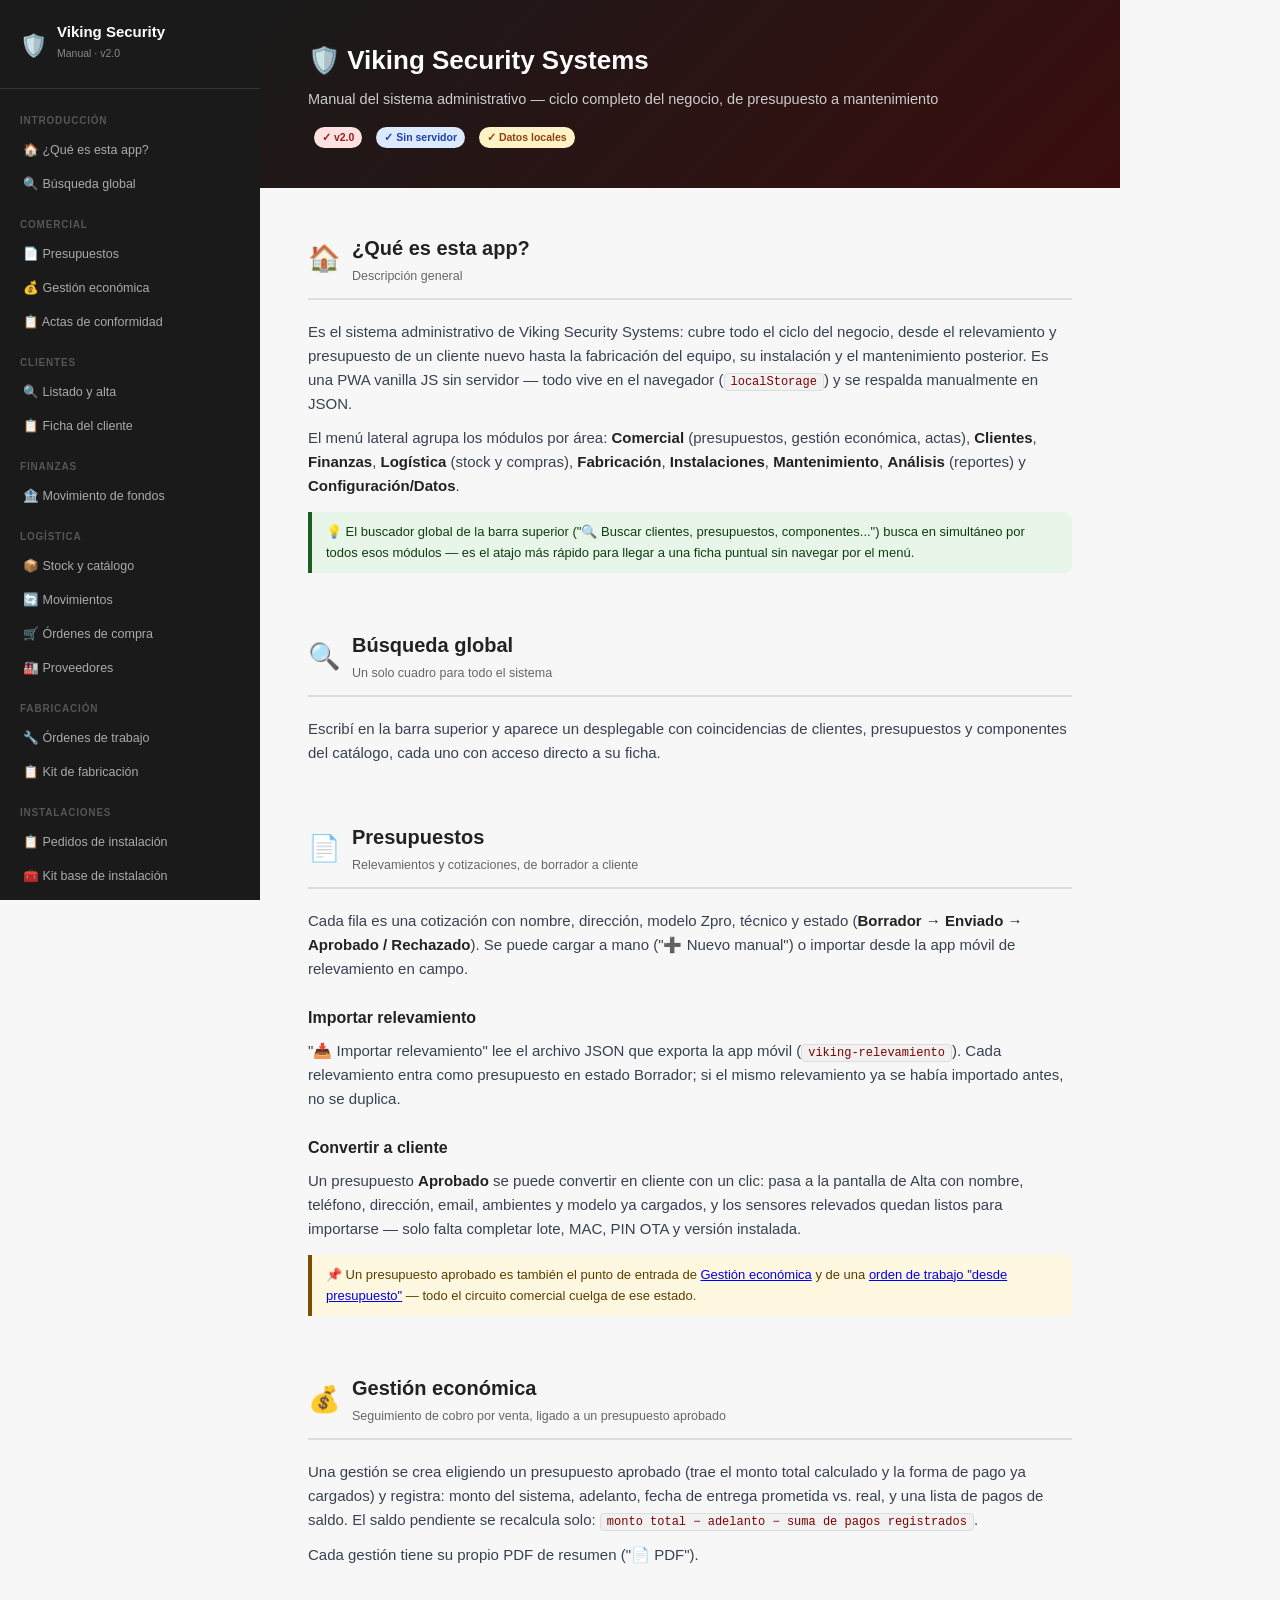
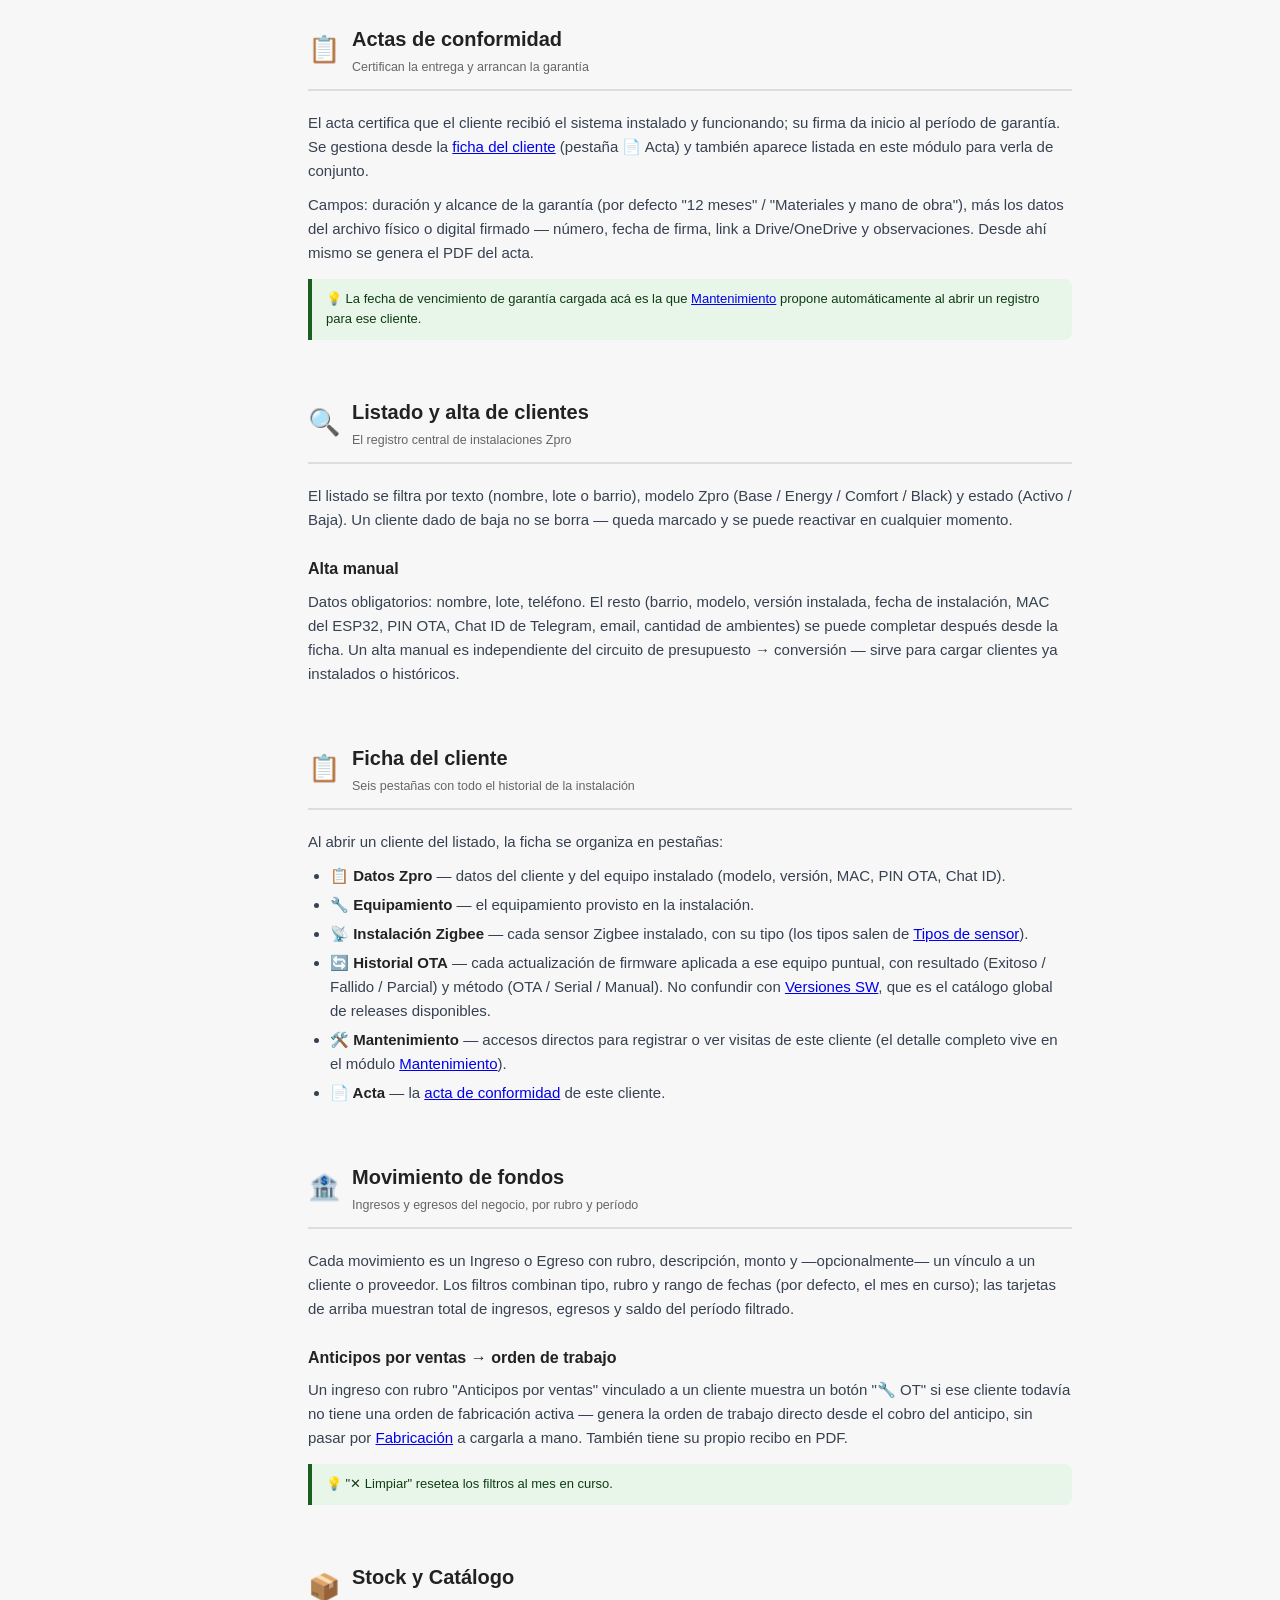
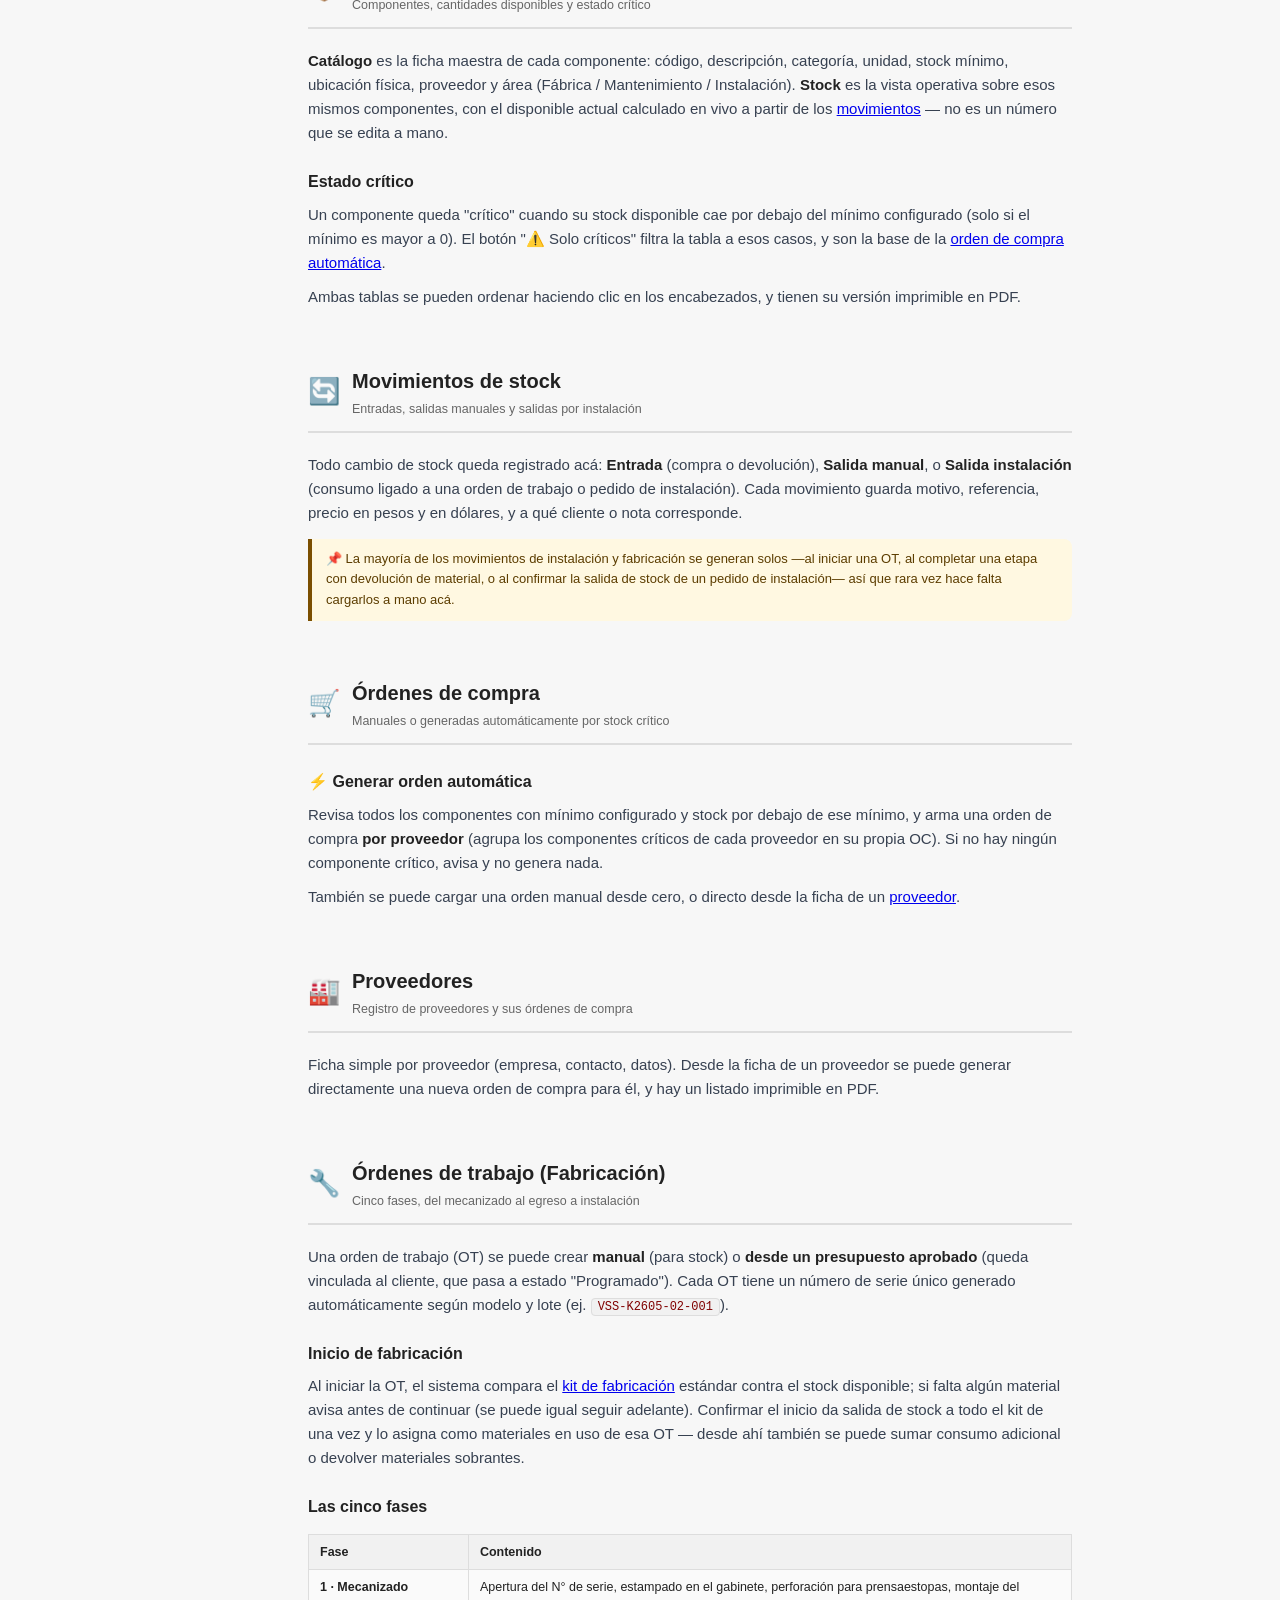
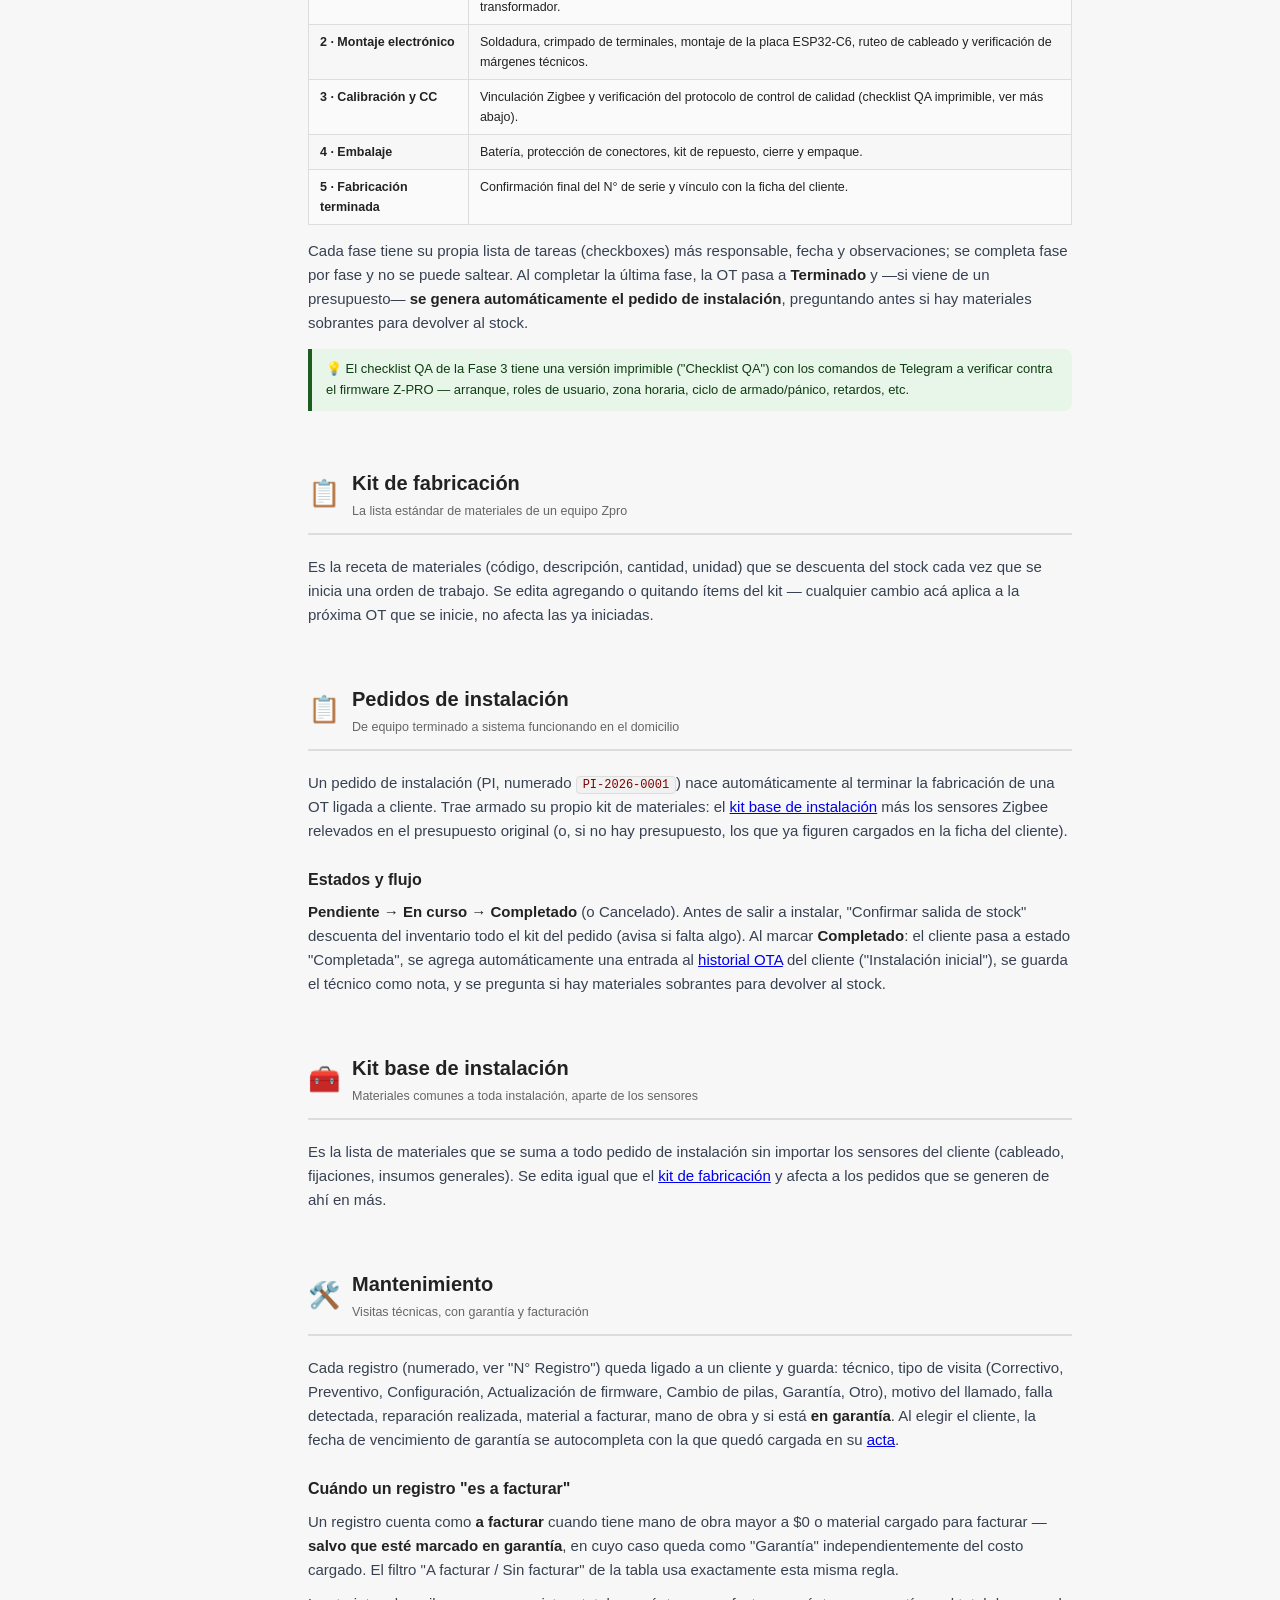
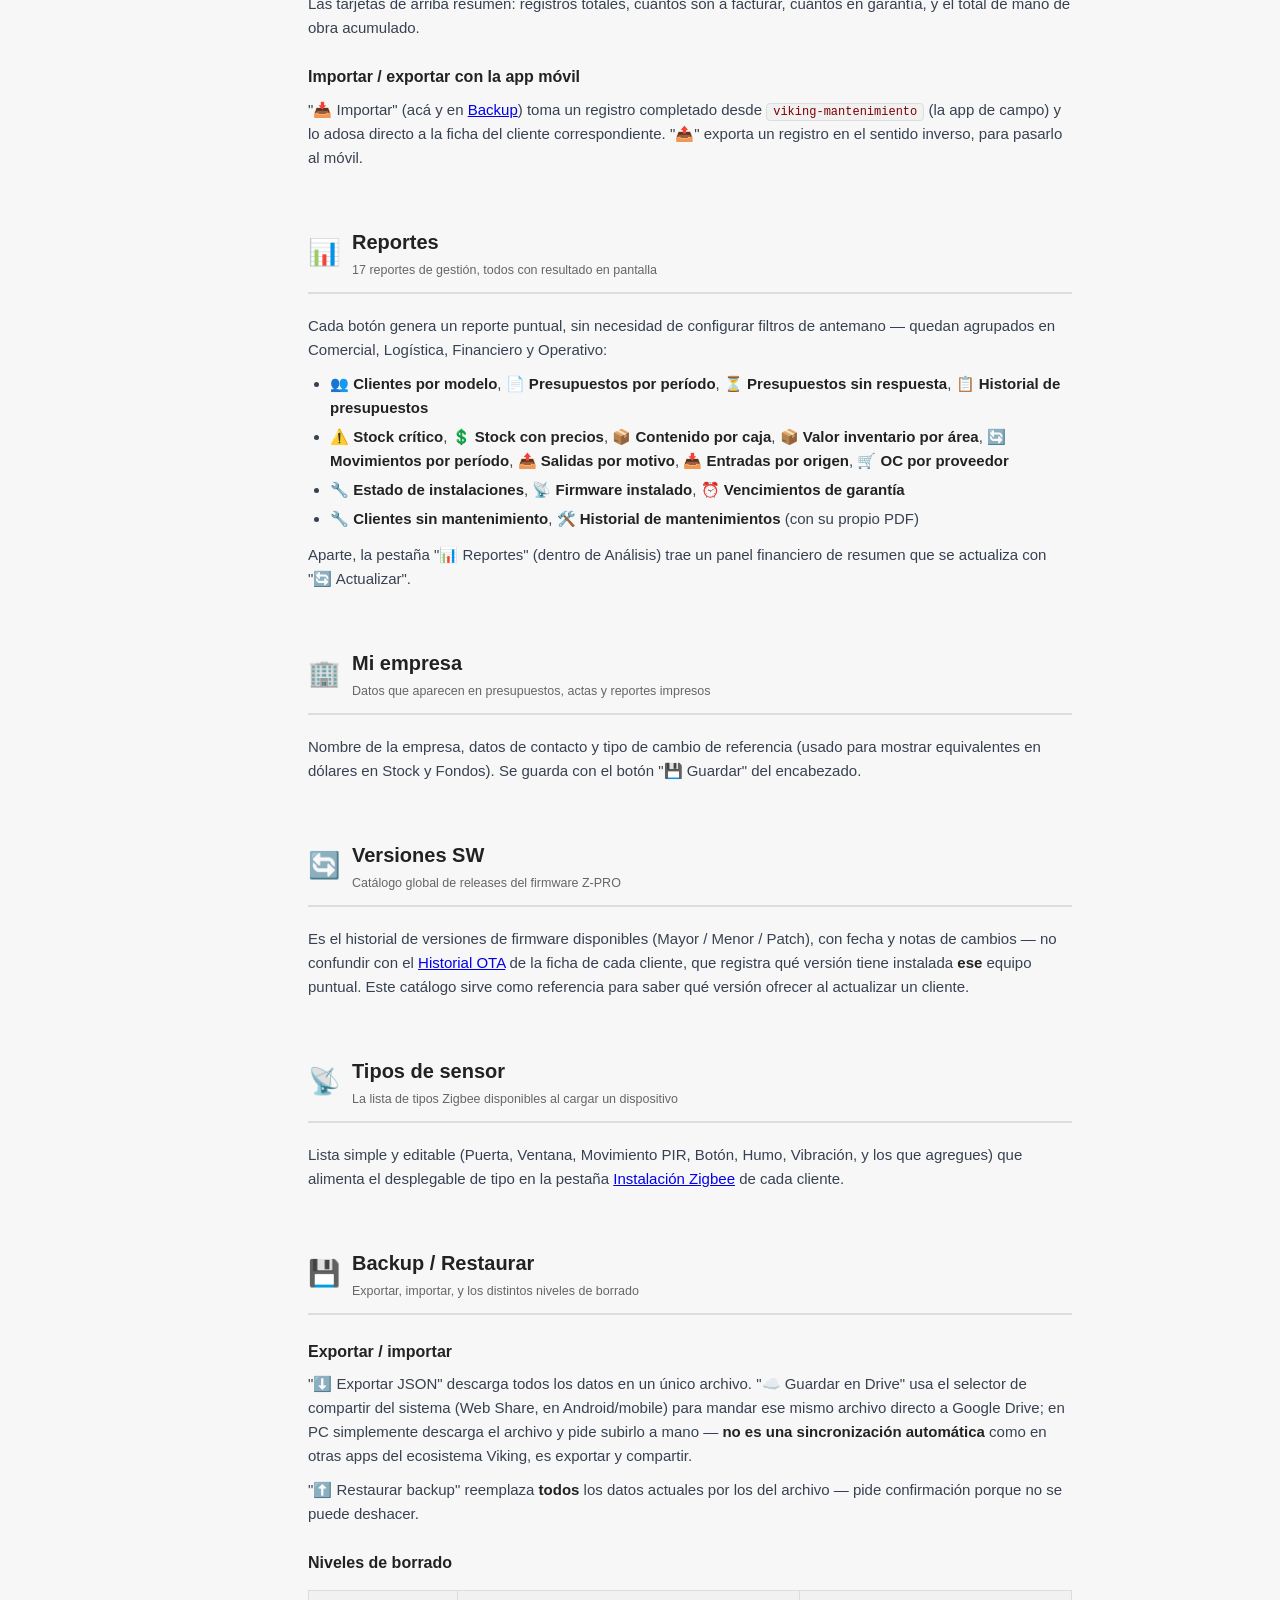
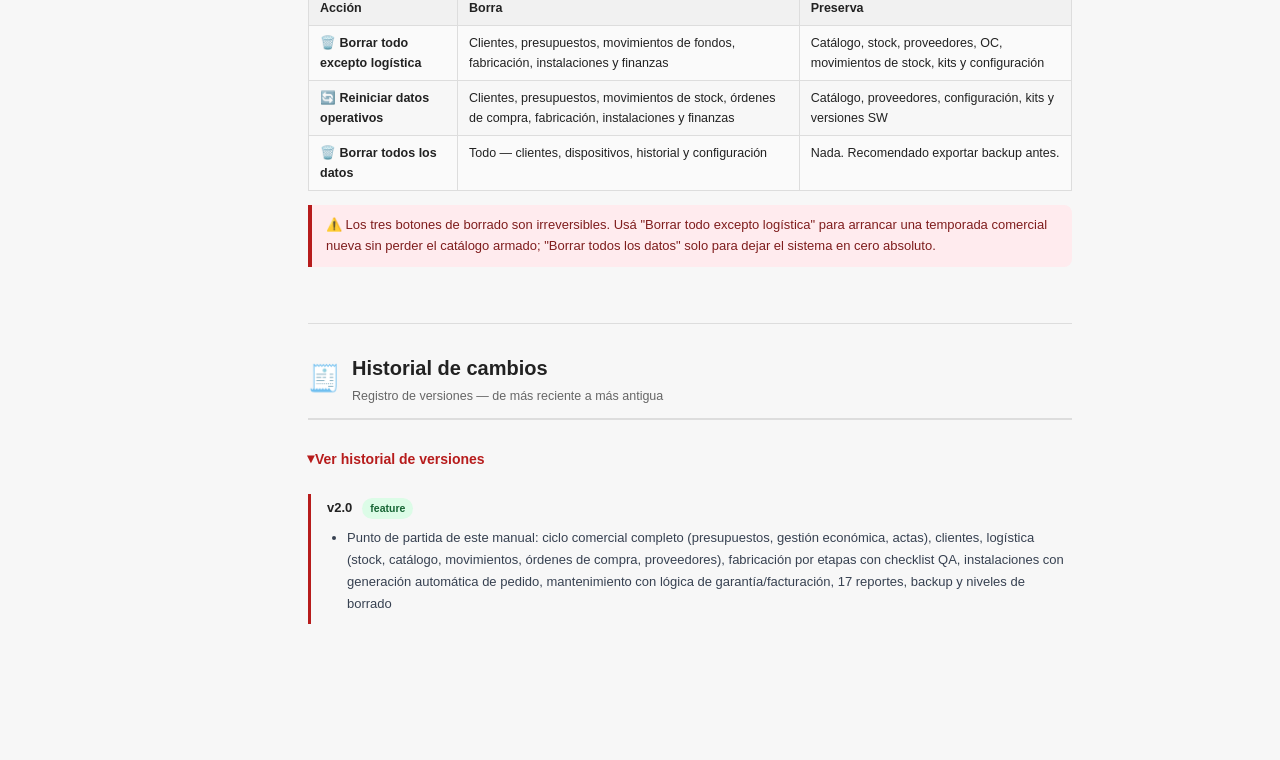
==== instructivo.html @ fe84563c "Agregar instructivo.html (manual de usuario v2.0)" ====
<!DOCTYPE html>
<html lang="es">
<head>
<meta charset="UTF-8">
<meta name="viewport" content="width=device-width, initial-scale=1.0">
<title>Viking Security Systems · Manual de Usuario</title>
<style>
  :root {
    --brand: #B71C1C;
    --brand-dk: #7F0000;
    --brand-light: #FDECEA;
    --green: #1B5E20;
    --green-light: #E8F5E9;
    --amber: #7B4F00;
    --amber-light: #FFF8E1;
    --red: #B71C1C;
    --red-light: #FFEBEE;
    --blue: #0D47A1;
    --blue-light: #E3F2FD;
    --purple: #4A148C;
    --purple-light: #F3E5F5;
    --text: #222;
    --muted: #666;
    --border: #DDD;
    --bg: #F7F7F7;
    --card: #ffffff;
    --sidebar-w: 260px;
  }
  * { box-sizing: border-box; margin: 0; padding: 0; }
  body { font-family: 'Segoe UI', -apple-system, BlinkMacSystemFont, sans-serif; background: var(--bg); color: var(--text); font-size: 15px; line-height: 1.6; }

  /* Layout */
  .layout { display: flex; min-height: 100vh; }
  .sidebar {
    width: var(--sidebar-w);
    background: #1a1a1a;
    color: #ccc;
    position: fixed;
    top: 0; left: 0; bottom: 0;
    overflow-y: auto;
    padding: 0 0 32px 0;
    z-index: 100;
  }
  .sidebar-logo { padding: 20px 20px 16px; border-bottom: 1px solid #333; margin-bottom: 8px; display: flex; align-items: center; gap: 10px; }
  .sidebar-logo .ico { font-size: 22px; }
  .sidebar-logo h1 { font-size: 15px; font-weight: 700; color: white; }
  .sidebar-logo p { font-size: 10.5px; color: #888; margin-top: 1px; }
  .sidebar a {
    display: flex; align-items: center; gap: 8px;
    padding: 7px 20px;
    color: #aaa;
    text-decoration: none;
    font-size: 12.5px;
    border-left: 3px solid transparent;
    transition: all .15s;
  }
  .sidebar a:hover { color: white; background: #111; border-left-color: var(--brand); }
  .sidebar .section-label {
    font-size: 10px; font-weight: 700; text-transform: uppercase; letter-spacing: .8px;
    color: #555; padding: 16px 20px 4px;
  }
  .content { margin-left: var(--sidebar-w); flex: 1; max-width: 860px; padding: 40px 48px 80px; }

  .section { margin-bottom: 56px; scroll-margin-top: 24px; }
  .section-header { display: flex; align-items: center; gap: 12px; border-bottom: 2px solid var(--border); padding-bottom: 12px; margin-bottom: 20px; }
  .section-icon { font-size: 26px; }
  .section-title { font-size: 20px; font-weight: 700; color: var(--text); }
  .section-subtitle { font-size: 12.5px; color: var(--muted); margin-top: 2px; }

  h2 { font-size: 16px; font-weight: 700; margin: 24px 0 8px; color: var(--text); }
  h3 { font-size: 14px; font-weight: 600; margin: 16px 0 6px; color: var(--text); }
  p { margin-bottom: 10px; color: #374151; }
  ul, ol { padding-left: 22px; margin-bottom: 12px; }
  li { margin-bottom: 5px; color: #374151; }
  b { color: var(--text); }

  .note { background: var(--amber-light); border-left: 4px solid var(--amber); border-radius: 0 8px 8px 0; padding: 10px 14px; margin: 14px 0; font-size: 13px; color: #5c3d00; }
  .tip { background: var(--green-light); border-left: 4px solid var(--green); border-radius: 0 8px 8px 0; padding: 10px 14px; margin: 14px 0; font-size: 13px; color: #0f3d13; }
  .warning { background: var(--red-light); border-left: 4px solid var(--red); border-radius: 0 8px 8px 0; padding: 10px 14px; margin: 14px 0; font-size: 13px; color: #7f1d1d; }
  .info { background: var(--blue-light); border-left: 4px solid var(--blue); border-radius: 0 8px 8px 0; padding: 10px 14px; margin: 14px 0; font-size: 13px; color: #0c2f5e; }

  table { width: 100%; border-collapse: collapse; margin: 14px 0; font-size: 12.5px; }
  th { background: #f1f1f1; padding: 7px 11px; text-align: left; font-weight: 700; border: 1px solid var(--border); }
  td { padding: 7px 11px; border: 1px solid var(--border); vertical-align: top; }
  tr:nth-child(even) { background: #fafafa; }

  .badge { display: inline-flex; align-items: center; gap: 4px; font-size: 10.5px; font-weight: 700; padding: 2px 8px; border-radius: 20px; white-space: nowrap; margin-left: 6px; }
  .badge-green { background: #dcfce7; color: #166534; }
  .badge-blue  { background: #dbeafe; color: #1e40af; }
  .badge-amber { background: #fef3c7; color: #92400e; }
  .badge-red   { background: #fee2e2; color: #991b1b; }
  .badge-purple{ background: #f3e8ff; color: #6b21a8; }

  code { background: #f1f1f1; border: 1px solid var(--border); border-radius: 4px; padding: 1px 6px; font-family: 'Courier New', monospace; font-size: 12px; color: var(--brand-dk); }

  .card { background: var(--card); border: 1px solid var(--border); border-radius: 10px; padding: 14px 18px; margin-bottom: 14px; }
  .card-title { font-weight: 700; font-size: 13.5px; margin-bottom: 6px; }
  .card-body { font-size: 13px; color: #4b5563; }

  hr.div { border: none; border-top: 1px solid var(--border); margin: 28px 0; }

  .hero { background: linear-gradient(135deg, #1a1a1a 0%, #3a0d0d 100%); color: white; padding: 40px 48px; margin: -40px -48px 44px; }
  .hero h1 { font-size: 26px; font-weight: 800; }
  .hero p { color: #ccc; margin-top: 6px; font-size: 14.5px; }
  .hero-badges { display: flex; gap: 8px; margin-top: 16px; flex-wrap: wrap; }

  /* Changelog */
  .changelog-details { margin-top: 4px; }
  .changelog-summary { cursor: pointer; font-size: 14px; font-weight: 600; color: var(--brand); padding: 8px 0; list-style: none; user-select: none; }
  .changelog-summary::-webkit-details-marker { display: none; }
  .changelog-summary::before { content: "▸ "; display: inline-block; transition: transform .15s; }
  .changelog-details[open] .changelog-summary::before { transform: rotate(90deg); }
  .changelog-entry { border-left: 3px solid var(--brand); padding: 4px 0 4px 16px; margin: 16px 0 20px; }
  .changelog-version { display: flex; align-items: center; gap: 10px; margin-bottom: 8px; flex-wrap: wrap; }
  .v-num { font-weight: 700; font-size: 13px; color: var(--text); }
  .changelog-tag { display: inline-block; font-size: 10.5px; font-weight: 700; padding: 2px 8px; border-radius: 999px; }
  .tag-feature { background: #dcfce7; color: #166534; }
  .tag-fix { background: #fef3c7; color: #92400e; }
  .changelog-list { margin: 0; padding-left: 20px; font-size: 13px; color: #4b5563; line-height: 1.7; }

  @media (max-width: 900px) {
    .sidebar { display: none; }
    .content { margin-left: 0; padding: 24px 20px 60px; }
    .hero { margin: -24px -20px 32px; padding: 28px 20px; }
  }
</style>
</head>
<body>

<div class="layout">
<nav class="sidebar">
  <div class="sidebar-logo"><span class="ico">🛡️</span><div><h1>Viking Security</h1><p>Manual · v2.0</p></div></div>

  <div class="section-label">Introducción</div>
  <a href="#intro">🏠 ¿Qué es esta app?</a>
  <a href="#busqueda">🔍 Búsqueda global</a>

  <div class="section-label">Comercial</div>
  <a href="#presupuestos">📄 Presupuestos</a>
  <a href="#gestion">💰 Gestión económica</a>
  <a href="#actas">📋 Actas de conformidad</a>

  <div class="section-label">Clientes</div>
  <a href="#clientes">🔍 Listado y alta</a>
  <a href="#ficha">📋 Ficha del cliente</a>

  <div class="section-label">Finanzas</div>
  <a href="#fondos">🏦 Movimiento de fondos</a>

  <div class="section-label">Logística</div>
  <a href="#stock">📦 Stock y catálogo</a>
  <a href="#movimientos">🔄 Movimientos</a>
  <a href="#ordenes">🛒 Órdenes de compra</a>
  <a href="#proveedores">🏭 Proveedores</a>

  <div class="section-label">Fabricación</div>
  <a href="#fabricacion">🔧 Órdenes de trabajo</a>
  <a href="#kit">📋 Kit de fabricación</a>

  <div class="section-label">Instalaciones</div>
  <a href="#instalaciones">📋 Pedidos de instalación</a>
  <a href="#kitinst">🧰 Kit base de instalación</a>

  <div class="section-label">Mantenimiento</div>
  <a href="#mantenimientos">🛠️ Registros</a>

  <div class="section-label">Análisis</div>
  <a href="#reportes">📊 Reportes</a>

  <div class="section-label">Configuración y datos</div>
  <a href="#config">🏢 Mi empresa</a>
  <a href="#versiones">🔄 Versiones SW</a>
  <a href="#tipos">📡 Tipos de sensor</a>
  <a href="#backup">💾 Backup / Restaurar</a>
  <a href="#changelog">🧾 Historial de cambios</a>
</nav>

<main class="content">

  <div class="hero">
    <h1>🛡️ Viking Security Systems</h1>
    <p>Manual del sistema administrativo — ciclo completo del negocio, de presupuesto a mantenimiento</p>
    <div class="hero-badges">
      <span class="badge badge-red">✓ v2.0</span>
      <span class="badge badge-blue">✓ Sin servidor</span>
      <span class="badge badge-amber">✓ Datos locales</span>
    </div>
  </div>

  <!-- INTRO -->
  <section class="section" id="intro">
    <div class="section-header">
      <span class="section-icon">🏠</span>
      <div><div class="section-title">¿Qué es esta app?</div><div class="section-subtitle">Descripción general</div></div>
    </div>
    <p>Es el sistema administrativo de Viking Security Systems: cubre todo el ciclo del negocio, desde el relevamiento y presupuesto de un cliente nuevo hasta la fabricación del equipo, su instalación y el mantenimiento posterior. Es una PWA vanilla JS sin servidor — todo vive en el navegador (<code>localStorage</code>) y se respalda manualmente en JSON.</p>
    <p>El menú lateral agrupa los módulos por área: <b>Comercial</b> (presupuestos, gestión económica, actas), <b>Clientes</b>, <b>Finanzas</b>, <b>Logística</b> (stock y compras), <b>Fabricación</b>, <b>Instalaciones</b>, <b>Mantenimiento</b>, <b>Análisis</b> (reportes) y <b>Configuración/Datos</b>.</p>
    <div class="tip">💡 El buscador global de la barra superior ("🔍 Buscar clientes, presupuestos, componentes...") busca en simultáneo por todos esos módulos — es el atajo más rápido para llegar a una ficha puntual sin navegar por el menú.</div>
  </section>

  <!-- BUSQUEDA -->
  <section class="section" id="busqueda">
    <div class="section-header">
      <span class="section-icon">🔍</span>
      <div><div class="section-title">Búsqueda global</div><div class="section-subtitle">Un solo cuadro para todo el sistema</div></div>
    </div>
    <p>Escribí en la barra superior y aparece un desplegable con coincidencias de clientes, presupuestos y componentes del catálogo, cada uno con acceso directo a su ficha.</p>
  </section>

  <!-- PRESUPUESTOS -->
  <section class="section" id="presupuestos">
    <div class="section-header">
      <span class="section-icon">📄</span>
      <div><div class="section-title">Presupuestos</div><div class="section-subtitle">Relevamientos y cotizaciones, de borrador a cliente</div></div>
    </div>
    <p>Cada fila es una cotización con nombre, dirección, modelo Zpro, técnico y estado (<b>Borrador → Enviado → Aprobado / Rechazado</b>). Se puede cargar a mano ("➕ Nuevo manual") o importar desde la app móvil de relevamiento en campo.</p>

    <h2>Importar relevamiento</h2>
    <p>"📥 Importar relevamiento" lee el archivo JSON que exporta la app móvil (<code>viking-relevamiento</code>). Cada relevamiento entra como presupuesto en estado Borrador; si el mismo relevamiento ya se había importado antes, no se duplica.</p>

    <h2>Convertir a cliente</h2>
    <p>Un presupuesto <b>Aprobado</b> se puede convertir en cliente con un clic: pasa a la pantalla de Alta con nombre, teléfono, dirección, email, ambientes y modelo ya cargados, y los sensores relevados quedan listos para importarse — solo falta completar lote, MAC, PIN OTA y versión instalada.</p>
    <div class="note">📌 Un presupuesto aprobado es también el punto de entrada de <a href="#gestion">Gestión económica</a> y de una <a href="#fabricacion">orden de trabajo "desde presupuesto"</a> — todo el circuito comercial cuelga de ese estado.</div>
  </section>

  <!-- GESTION ECONOMICA -->
  <section class="section" id="gestion">
    <div class="section-header">
      <span class="section-icon">💰</span>
      <div><div class="section-title">Gestión económica</div><div class="section-subtitle">Seguimiento de cobro por venta, ligado a un presupuesto aprobado</div></div>
    </div>
    <p>Una gestión se crea eligiendo un presupuesto aprobado (trae el monto total calculado y la forma de pago ya cargados) y registra: monto del sistema, adelanto, fecha de entrega prometida vs. real, y una lista de pagos de saldo. El saldo pendiente se recalcula solo: <code>monto total − adelanto − suma de pagos registrados</code>.</p>
    <p>Cada gestión tiene su propio PDF de resumen ("📄 PDF").</p>
  </section>

  <!-- ACTAS -->
  <section class="section" id="actas">
    <div class="section-header">
      <span class="section-icon">📋</span>
      <div><div class="section-title">Actas de conformidad</div><div class="section-subtitle">Certifican la entrega y arrancan la garantía</div></div>
    </div>
    <p>El acta certifica que el cliente recibió el sistema instalado y funcionando; su firma da inicio al período de garantía. Se gestiona desde la <a href="#ficha">ficha del cliente</a> (pestaña 📄 Acta) y también aparece listada en este módulo para verla de conjunto.</p>
    <p>Campos: duración y alcance de la garantía (por defecto "12 meses" / "Materiales y mano de obra"), más los datos del archivo físico o digital firmado — número, fecha de firma, link a Drive/OneDrive y observaciones. Desde ahí mismo se genera el PDF del acta.</p>
    <div class="tip">💡 La fecha de vencimiento de garantía cargada acá es la que <a href="#mantenimientos">Mantenimiento</a> propone automáticamente al abrir un registro para ese cliente.</div>
  </section>

  <!-- CLIENTES -->
  <section class="section" id="clientes">
    <div class="section-header">
      <span class="section-icon">🔍</span>
      <div><div class="section-title">Listado y alta de clientes</div><div class="section-subtitle">El registro central de instalaciones Zpro</div></div>
    </div>
    <p>El listado se filtra por texto (nombre, lote o barrio), modelo Zpro (Base / Energy / Comfort / Black) y estado (Activo / Baja). Un cliente dado de baja no se borra — queda marcado y se puede reactivar en cualquier momento.</p>
    <h2>Alta manual</h2>
    <p>Datos obligatorios: nombre, lote, teléfono. El resto (barrio, modelo, versión instalada, fecha de instalación, MAC del ESP32, PIN OTA, Chat ID de Telegram, email, cantidad de ambientes) se puede completar después desde la ficha. Un alta manual es independiente del circuito de presupuesto → conversión — sirve para cargar clientes ya instalados o históricos.</p>
  </section>

  <!-- FICHA CLIENTE -->
  <section class="section" id="ficha">
    <div class="section-header">
      <span class="section-icon">📋</span>
      <div><div class="section-title">Ficha del cliente</div><div class="section-subtitle">Seis pestañas con todo el historial de la instalación</div></div>
    </div>
    <p>Al abrir un cliente del listado, la ficha se organiza en pestañas:</p>
    <ul>
      <li><b>📋 Datos Zpro</b> — datos del cliente y del equipo instalado (modelo, versión, MAC, PIN OTA, Chat ID).</li>
      <li><b>🔧 Equipamiento</b> — el equipamiento provisto en la instalación.</li>
      <li><b>📡 Instalación Zigbee</b> — cada sensor Zigbee instalado, con su tipo (los tipos salen de <a href="#tipos">Tipos de sensor</a>).</li>
      <li><b>🔄 Historial OTA</b> — cada actualización de firmware aplicada a ese equipo puntual, con resultado (Exitoso / Fallido / Parcial) y método (OTA / Serial / Manual). No confundir con <a href="#versiones">Versiones SW</a>, que es el catálogo global de releases disponibles.</li>
      <li><b>🛠️ Mantenimiento</b> — accesos directos para registrar o ver visitas de este cliente (el detalle completo vive en el módulo <a href="#mantenimientos">Mantenimiento</a>).</li>
      <li><b>📄 Acta</b> — la <a href="#actas">acta de conformidad</a> de este cliente.</li>
    </ul>
  </section>

  <!-- FONDOS -->
  <section class="section" id="fondos">
    <div class="section-header">
      <span class="section-icon">🏦</span>
      <div><div class="section-title">Movimiento de fondos</div><div class="section-subtitle">Ingresos y egresos del negocio, por rubro y período</div></div>
    </div>
    <p>Cada movimiento es un Ingreso o Egreso con rubro, descripción, monto y —opcionalmente— un vínculo a un cliente o proveedor. Los filtros combinan tipo, rubro y rango de fechas (por defecto, el mes en curso); las tarjetas de arriba muestran total de ingresos, egresos y saldo del período filtrado.</p>
    <h2>Anticipos por ventas → orden de trabajo</h2>
    <p>Un ingreso con rubro "Anticipos por ventas" vinculado a un cliente muestra un botón "🔧 OT" si ese cliente todavía no tiene una orden de fabricación activa — genera la orden de trabajo directo desde el cobro del anticipo, sin pasar por <a href="#fabricacion">Fabricación</a> a cargarla a mano. También tiene su propio recibo en PDF.</p>
    <div class="tip">💡 "✕ Limpiar" resetea los filtros al mes en curso.</div>
  </section>

  <!-- STOCK Y CATALOGO -->
  <section class="section" id="stock">
    <div class="section-header">
      <span class="section-icon">📦</span>
      <div><div class="section-title">Stock y Catálogo</div><div class="section-subtitle">Componentes, cantidades disponibles y estado crítico</div></div>
    </div>
    <p><b>Catálogo</b> es la ficha maestra de cada componente: código, descripción, categoría, unidad, stock mínimo, ubicación física, proveedor y área (Fábrica / Mantenimiento / Instalación). <b>Stock</b> es la vista operativa sobre esos mismos componentes, con el disponible actual calculado en vivo a partir de los <a href="#movimientos">movimientos</a> — no es un número que se edita a mano.</p>
    <h2>Estado crítico</h2>
    <p>Un componente queda "crítico" cuando su stock disponible cae por debajo del mínimo configurado (solo si el mínimo es mayor a 0). El botón "⚠️ Solo críticos" filtra la tabla a esos casos, y son la base de la <a href="#ordenes">orden de compra automática</a>.</p>
    <p>Ambas tablas se pueden ordenar haciendo clic en los encabezados, y tienen su versión imprimible en PDF.</p>
  </section>

  <!-- MOVIMIENTOS -->
  <section class="section" id="movimientos">
    <div class="section-header">
      <span class="section-icon">🔄</span>
      <div><div class="section-title">Movimientos de stock</div><div class="section-subtitle">Entradas, salidas manuales y salidas por instalación</div></div>
    </div>
    <p>Todo cambio de stock queda registrado acá: <b>Entrada</b> (compra o devolución), <b>Salida manual</b>, o <b>Salida instalación</b> (consumo ligado a una orden de trabajo o pedido de instalación). Cada movimiento guarda motivo, referencia, precio en pesos y en dólares, y a qué cliente o nota corresponde.</p>
    <div class="note">📌 La mayoría de los movimientos de instalación y fabricación se generan solos —al iniciar una OT, al completar una etapa con devolución de material, o al confirmar la salida de stock de un pedido de instalación— así que rara vez hace falta cargarlos a mano acá.</div>
  </section>

  <!-- ORDENES -->
  <section class="section" id="ordenes">
    <div class="section-header">
      <span class="section-icon">🛒</span>
      <div><div class="section-title">Órdenes de compra</div><div class="section-subtitle">Manuales o generadas automáticamente por stock crítico</div></div>
    </div>
    <h2>⚡ Generar orden automática</h2>
    <p>Revisa todos los componentes con mínimo configurado y stock por debajo de ese mínimo, y arma una orden de compra <b>por proveedor</b> (agrupa los componentes críticos de cada proveedor en su propia OC). Si no hay ningún componente crítico, avisa y no genera nada.</p>
    <p>También se puede cargar una orden manual desde cero, o directo desde la ficha de un <a href="#proveedores">proveedor</a>.</p>
  </section>

  <!-- PROVEEDORES -->
  <section class="section" id="proveedores">
    <div class="section-header">
      <span class="section-icon">🏭</span>
      <div><div class="section-title">Proveedores</div><div class="section-subtitle">Registro de proveedores y sus órdenes de compra</div></div>
    </div>
    <p>Ficha simple por proveedor (empresa, contacto, datos). Desde la ficha de un proveedor se puede generar directamente una nueva orden de compra para él, y hay un listado imprimible en PDF.</p>
  </section>

  <!-- FABRICACION -->
  <section class="section" id="fabricacion">
    <div class="section-header">
      <span class="section-icon">🔧</span>
      <div><div class="section-title">Órdenes de trabajo (Fabricación)</div><div class="section-subtitle">Cinco fases, del mecanizado al egreso a instalación</div></div>
    </div>
    <p>Una orden de trabajo (OT) se puede crear <b>manual</b> (para stock) o <b>desde un presupuesto aprobado</b> (queda vinculada al cliente, que pasa a estado "Programado"). Cada OT tiene un número de serie único generado automáticamente según modelo y lote (ej. <code>VSS-K2605-02-001</code>).</p>

    <h2>Inicio de fabricación</h2>
    <p>Al iniciar la OT, el sistema compara el <a href="#kit">kit de fabricación</a> estándar contra el stock disponible; si falta algún material avisa antes de continuar (se puede igual seguir adelante). Confirmar el inicio da salida de stock a todo el kit de una vez y lo asigna como materiales en uso de esa OT — desde ahí también se puede sumar consumo adicional o devolver materiales sobrantes.</p>

    <h2>Las cinco fases</h2>
    <table>
      <tr><th>Fase</th><th>Contenido</th></tr>
      <tr><td><b>1 · Mecanizado</b></td><td>Apertura del N° de serie, estampado en el gabinete, perforación para prensaestopas, montaje del transformador.</td></tr>
      <tr><td><b>2 · Montaje electrónico</b></td><td>Soldadura, crimpado de terminales, montaje de la placa ESP32-C6, ruteo de cableado y verificación de márgenes técnicos.</td></tr>
      <tr><td><b>3 · Calibración y CC</b></td><td>Vinculación Zigbee y verificación del protocolo de control de calidad (checklist QA imprimible, ver más abajo).</td></tr>
      <tr><td><b>4 · Embalaje</b></td><td>Batería, protección de conectores, kit de repuesto, cierre y empaque.</td></tr>
      <tr><td><b>5 · Fabricación terminada</b></td><td>Confirmación final del N° de serie y vínculo con la ficha del cliente.</td></tr>
    </table>
    <p>Cada fase tiene su propia lista de tareas (checkboxes) más responsable, fecha y observaciones; se completa fase por fase y no se puede saltear. Al completar la última fase, la OT pasa a <b>Terminado</b> y —si viene de un presupuesto— <b>se genera automáticamente el pedido de instalación</b>, preguntando antes si hay materiales sobrantes para devolver al stock.</p>

    <div class="tip">💡 El checklist QA de la Fase 3 tiene una versión imprimible ("Checklist QA") con los comandos de Telegram a verificar contra el firmware Z-PRO — arranque, roles de usuario, zona horaria, ciclo de armado/pánico, retardos, etc.</div>
  </section>

  <!-- KIT FABRICACION -->
  <section class="section" id="kit">
    <div class="section-header">
      <span class="section-icon">📋</span>
      <div><div class="section-title">Kit de fabricación</div><div class="section-subtitle">La lista estándar de materiales de un equipo Zpro</div></div>
    </div>
    <p>Es la receta de materiales (código, descripción, cantidad, unidad) que se descuenta del stock cada vez que se inicia una orden de trabajo. Se edita agregando o quitando ítems del kit — cualquier cambio acá aplica a la próxima OT que se inicie, no afecta las ya iniciadas.</p>
  </section>

  <!-- INSTALACIONES -->
  <section class="section" id="instalaciones">
    <div class="section-header">
      <span class="section-icon">📋</span>
      <div><div class="section-title">Pedidos de instalación</div><div class="section-subtitle">De equipo terminado a sistema funcionando en el domicilio</div></div>
    </div>
    <p>Un pedido de instalación (PI, numerado <code>PI-2026-0001</code>) nace automáticamente al terminar la fabricación de una OT ligada a cliente. Trae armado su propio kit de materiales: el <a href="#kitinst">kit base de instalación</a> más los sensores Zigbee relevados en el presupuesto original (o, si no hay presupuesto, los que ya figuren cargados en la ficha del cliente).</p>
    <h2>Estados y flujo</h2>
    <p><b>Pendiente → En curso → Completado</b> (o Cancelado). Antes de salir a instalar, "Confirmar salida de stock" descuenta del inventario todo el kit del pedido (avisa si falta algo). Al marcar <b>Completado</b>: el cliente pasa a estado "Completada", se agrega automáticamente una entrada al <a href="#ficha">historial OTA</a> del cliente ("Instalación inicial"), se guarda el técnico como nota, y se pregunta si hay materiales sobrantes para devolver al stock.</p>
  </section>

  <!-- KIT BASE INSTALACION -->
  <section class="section" id="kitinst">
    <div class="section-header">
      <span class="section-icon">🧰</span>
      <div><div class="section-title">Kit base de instalación</div><div class="section-subtitle">Materiales comunes a toda instalación, aparte de los sensores</div></div>
    </div>
    <p>Es la lista de materiales que se suma a todo pedido de instalación sin importar los sensores del cliente (cableado, fijaciones, insumos generales). Se edita igual que el <a href="#kit">kit de fabricación</a> y afecta a los pedidos que se generen de ahí en más.</p>
  </section>

  <!-- MANTENIMIENTO -->
  <section class="section" id="mantenimientos">
    <div class="section-header">
      <span class="section-icon">🛠️</span>
      <div><div class="section-title">Mantenimiento</div><div class="section-subtitle">Visitas técnicas, con garantía y facturación</div></div>
    </div>
    <p>Cada registro (numerado, ver "N° Registro") queda ligado a un cliente y guarda: técnico, tipo de visita (Correctivo, Preventivo, Configuración, Actualización de firmware, Cambio de pilas, Garantía, Otro), motivo del llamado, falla detectada, reparación realizada, material a facturar, mano de obra y si está <b>en garantía</b>. Al elegir el cliente, la fecha de vencimiento de garantía se autocompleta con la que quedó cargada en su <a href="#actas">acta</a>.</p>

    <h2>Cuándo un registro "es a facturar"</h2>
    <p>Un registro cuenta como <b>a facturar</b> cuando tiene mano de obra mayor a $0 o material cargado para facturar — <b>salvo que esté marcado en garantía</b>, en cuyo caso queda como "Garantía" independientemente del costo cargado. El filtro "A facturar / Sin facturar" de la tabla usa exactamente esta misma regla.</p>
    <p>Las tarjetas de arriba resumen: registros totales, cuántos son a facturar, cuántos en garantía, y el total de mano de obra acumulado.</p>

    <h2>Importar / exportar con la app móvil</h2>
    <p>"📥 Importar" (acá y en <a href="#backup">Backup</a>) toma un registro completado desde <code>viking-mantenimiento</code> (la app de campo) y lo adosa directo a la ficha del cliente correspondiente. "📤" exporta un registro en el sentido inverso, para pasarlo al móvil.</p>
  </section>

  <!-- REPORTES -->
  <section class="section" id="reportes">
    <div class="section-header">
      <span class="section-icon">📊</span>
      <div><div class="section-title">Reportes</div><div class="section-subtitle">17 reportes de gestión, todos con resultado en pantalla</div></div>
    </div>
    <p>Cada botón genera un reporte puntual, sin necesidad de configurar filtros de antemano — quedan agrupados en Comercial, Logística, Financiero y Operativo:</p>
    <ul>
      <li><b>👥 Clientes por modelo</b>, <b>📄 Presupuestos por período</b>, <b>⏳ Presupuestos sin respuesta</b>, <b>📋 Historial de presupuestos</b></li>
      <li><b>⚠️ Stock crítico</b>, <b>💲 Stock con precios</b>, <b>📦 Contenido por caja</b>, <b>📦 Valor inventario por área</b>, <b>🔄 Movimientos por período</b>, <b>📤 Salidas por motivo</b>, <b>📥 Entradas por origen</b>, <b>🛒 OC por proveedor</b></li>
      <li><b>🔧 Estado de instalaciones</b>, <b>📡 Firmware instalado</b>, <b>⏰ Vencimientos de garantía</b></li>
      <li><b>🔧 Clientes sin mantenimiento</b>, <b>🛠️ Historial de mantenimientos</b> (con su propio PDF)</li>
    </ul>
    <p>Aparte, la pestaña "📊 Reportes" (dentro de Análisis) trae un panel financiero de resumen que se actualiza con "🔄 Actualizar".</p>
  </section>

  <!-- CONFIG -->
  <section class="section" id="config">
    <div class="section-header">
      <span class="section-icon">🏢</span>
      <div><div class="section-title">Mi empresa</div><div class="section-subtitle">Datos que aparecen en presupuestos, actas y reportes impresos</div></div>
    </div>
    <p>Nombre de la empresa, datos de contacto y tipo de cambio de referencia (usado para mostrar equivalentes en dólares en Stock y Fondos). Se guarda con el botón "💾 Guardar" del encabezado.</p>
  </section>

  <!-- VERSIONES SW -->
  <section class="section" id="versiones">
    <div class="section-header">
      <span class="section-icon">🔄</span>
      <div><div class="section-title">Versiones SW</div><div class="section-subtitle">Catálogo global de releases del firmware Z-PRO</div></div>
    </div>
    <p>Es el historial de versiones de firmware disponibles (Mayor / Menor / Patch), con fecha y notas de cambios — no confundir con el <a href="#ficha">Historial OTA</a> de la ficha de cada cliente, que registra qué versión tiene instalada <b>ese</b> equipo puntual. Este catálogo sirve como referencia para saber qué versión ofrecer al actualizar un cliente.</p>
  </section>

  <!-- TIPOS SENSOR -->
  <section class="section" id="tipos">
    <div class="section-header">
      <span class="section-icon">📡</span>
      <div><div class="section-title">Tipos de sensor</div><div class="section-subtitle">La lista de tipos Zigbee disponibles al cargar un dispositivo</div></div>
    </div>
    <p>Lista simple y editable (Puerta, Ventana, Movimiento PIR, Botón, Humo, Vibración, y los que agregues) que alimenta el desplegable de tipo en la pestaña <a href="#ficha">Instalación Zigbee</a> de cada cliente.</p>
  </section>

  <!-- BACKUP -->
  <section class="section" id="backup">
    <div class="section-header">
      <span class="section-icon">💾</span>
      <div><div class="section-title">Backup / Restaurar</div><div class="section-subtitle">Exportar, importar, y los distintos niveles de borrado</div></div>
    </div>
    <h2>Exportar / importar</h2>
    <p>"⬇️ Exportar JSON" descarga todos los datos en un único archivo. "☁️ Guardar en Drive" usa el selector de compartir del sistema (Web Share, en Android/mobile) para mandar ese mismo archivo directo a Google Drive; en PC simplemente descarga el archivo y pide subirlo a mano — <b>no es una sincronización automática</b> como en otras apps del ecosistema Viking, es exportar y compartir.</p>
    <p>"⬆️ Restaurar backup" reemplaza <b>todos</b> los datos actuales por los del archivo — pide confirmación porque no se puede deshacer.</p>

    <h2>Niveles de borrado</h2>
    <table>
      <tr><th>Acción</th><th>Borra</th><th>Preserva</th></tr>
      <tr><td><b>🗑️ Borrar todo excepto logística</b></td><td>Clientes, presupuestos, movimientos de fondos, fabricación, instalaciones y finanzas</td><td>Catálogo, stock, proveedores, OC, movimientos de stock, kits y configuración</td></tr>
      <tr><td><b>🔄 Reiniciar datos operativos</b></td><td>Clientes, presupuestos, movimientos de stock, órdenes de compra, fabricación, instalaciones y finanzas</td><td>Catálogo, proveedores, configuración, kits y versiones SW</td></tr>
      <tr><td><b>🗑️ Borrar todos los datos</b></td><td>Todo — clientes, dispositivos, historial y configuración</td><td>Nada. Recomendado exportar backup antes.</td></tr>
    </table>
    <div class="warning">⚠️ Los tres botones de borrado son irreversibles. Usá "Borrar todo excepto logística" para arrancar una temporada comercial nueva sin perder el catálogo armado; "Borrar todos los datos" solo para dejar el sistema en cero absoluto.</div>
  </section>

  <hr class="div">

  <!-- CHANGELOG -->
  <section class="section" id="changelog">
    <div class="section-header">
      <span class="section-icon">🧾</span>
      <div><div class="section-title">Historial de cambios</div><div class="section-subtitle">Registro de versiones — de más reciente a más antigua</div></div>
    </div>

    <details class="changelog-details" open>
      <summary class="changelog-summary">Ver historial de versiones</summary>

      <div class="changelog-entry">
        <div class="changelog-version"><span class="v-num">v2.0</span><span class="changelog-tag tag-feature">feature</span></div>
        <ul class="changelog-list">
          <li>Punto de partida de este manual: ciclo comercial completo (presupuestos, gestión económica, actas), clientes, logística (stock, catálogo, movimientos, órdenes de compra, proveedores), fabricación por etapas con checklist QA, instalaciones con generación automática de pedido, mantenimiento con lógica de garantía/facturación, 17 reportes, backup y niveles de borrado</li>
        </ul>
      </div>
    </details>
  </section>

</main>
</div>
</body>
</html>
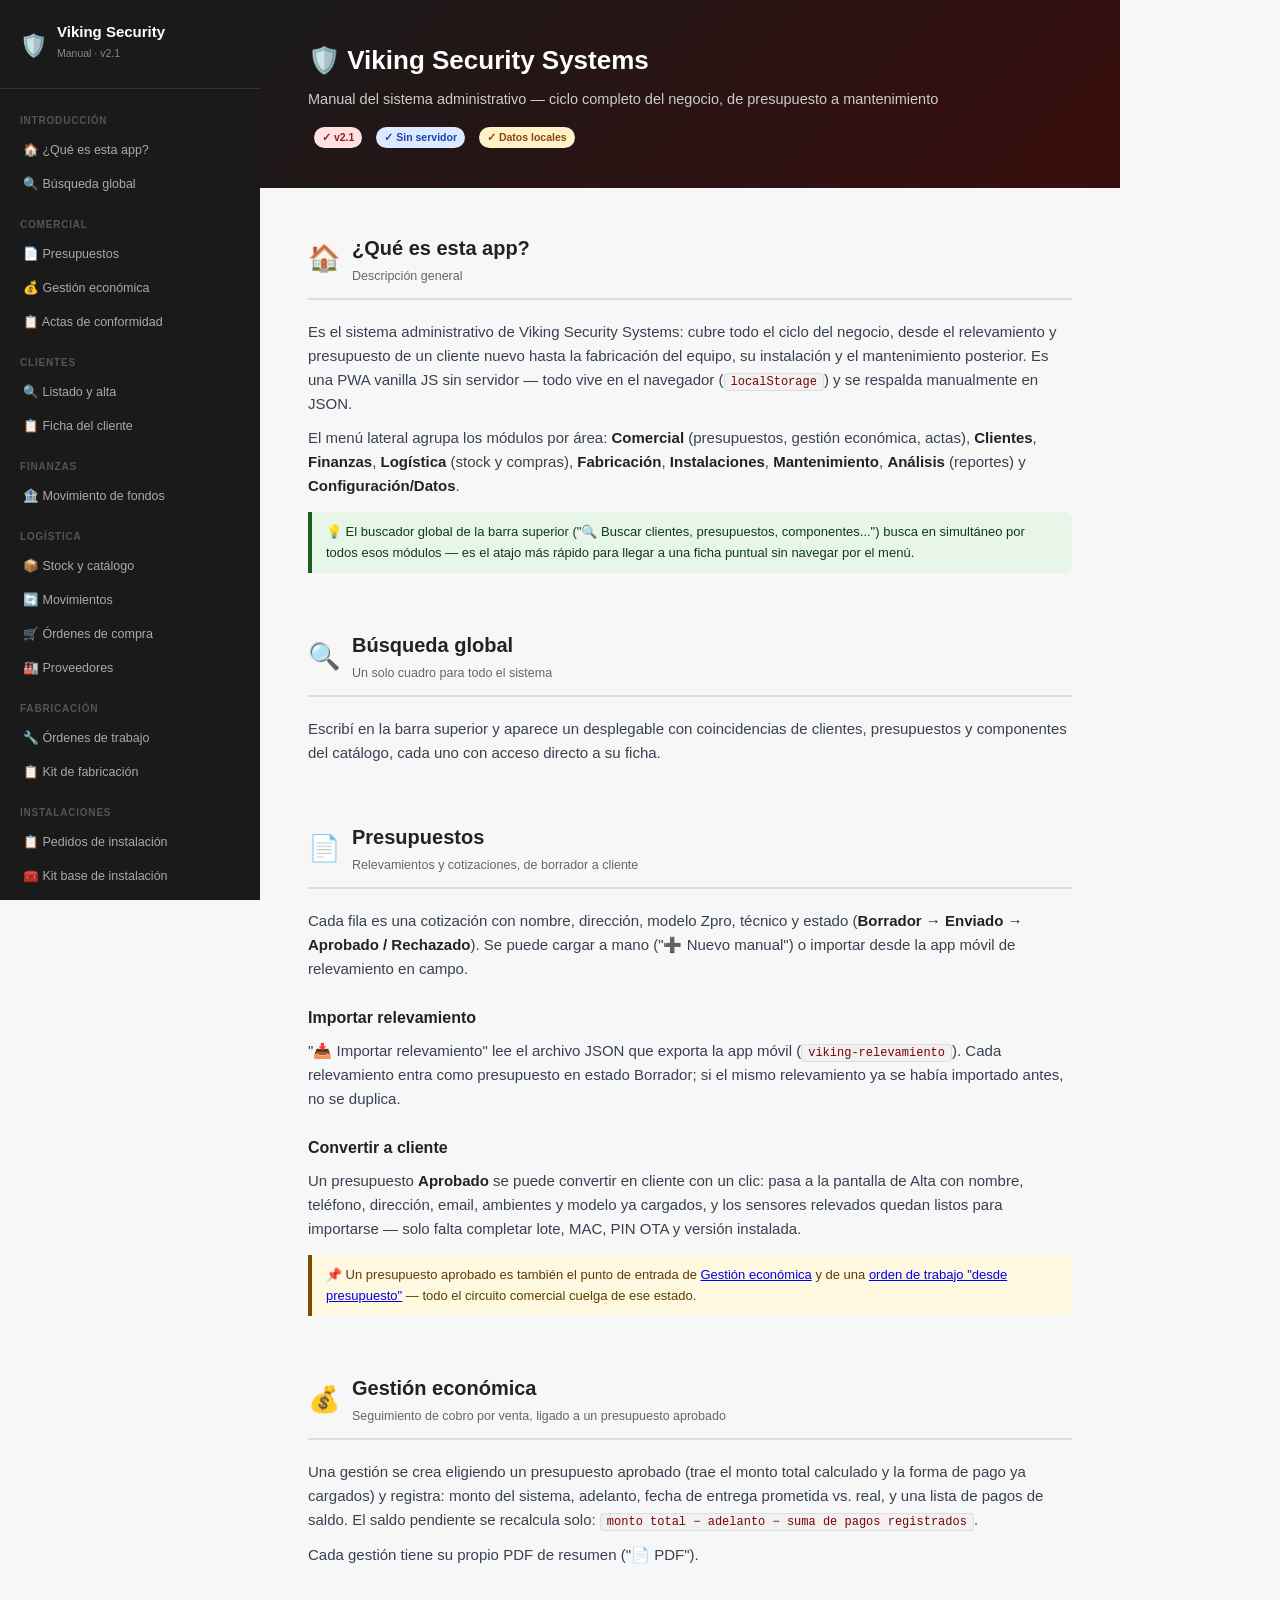
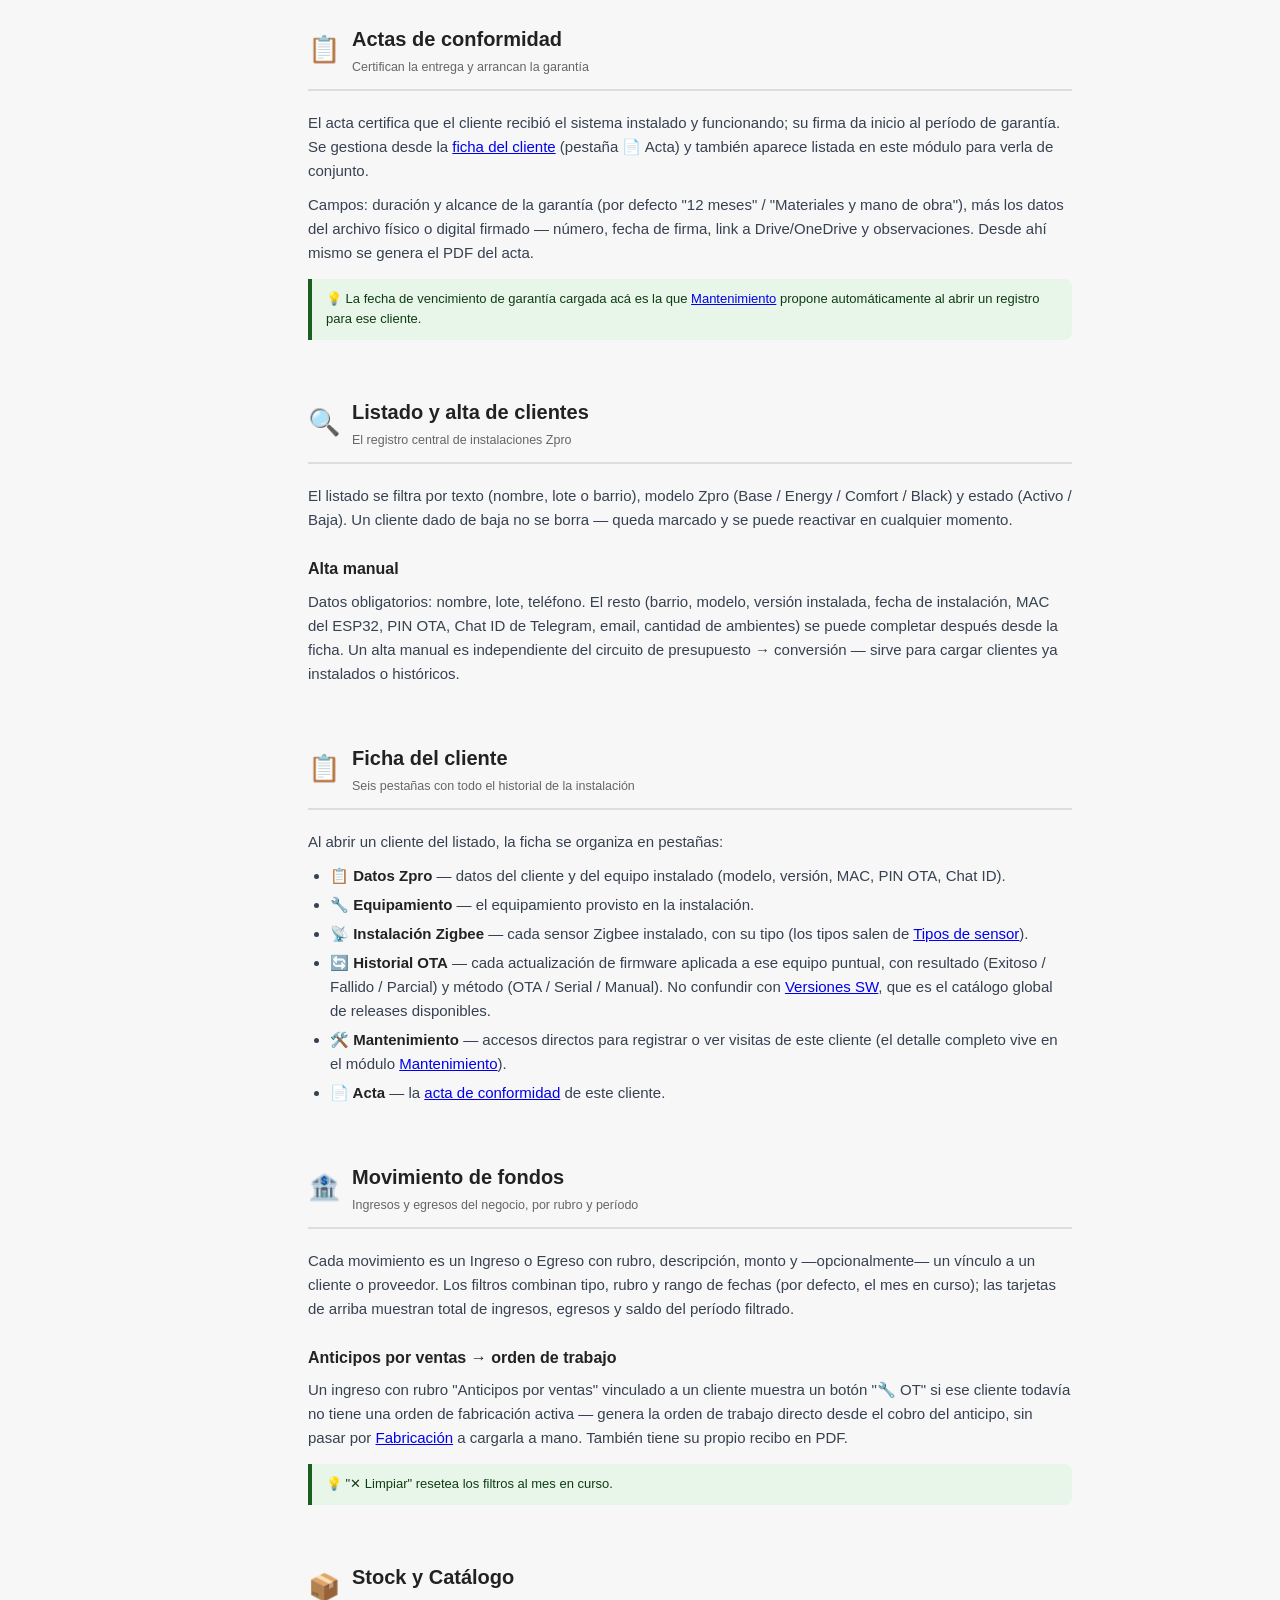
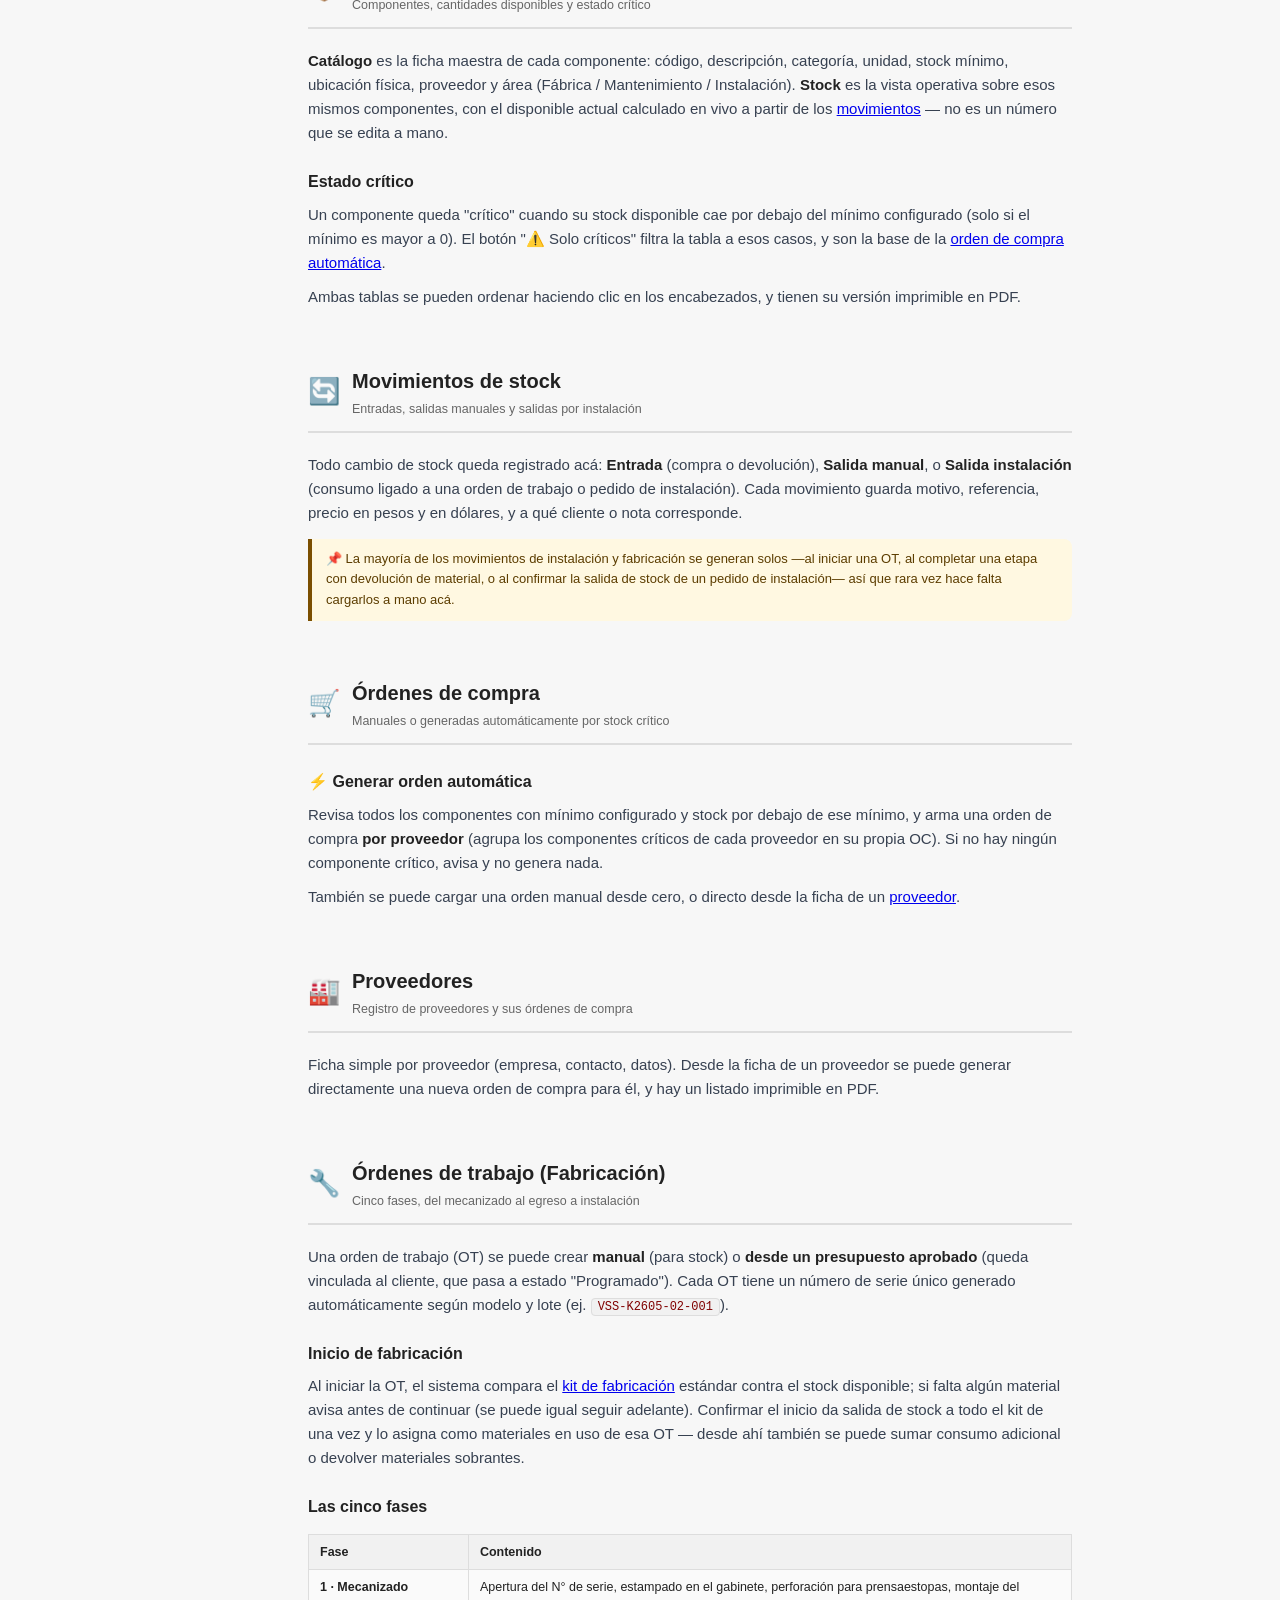
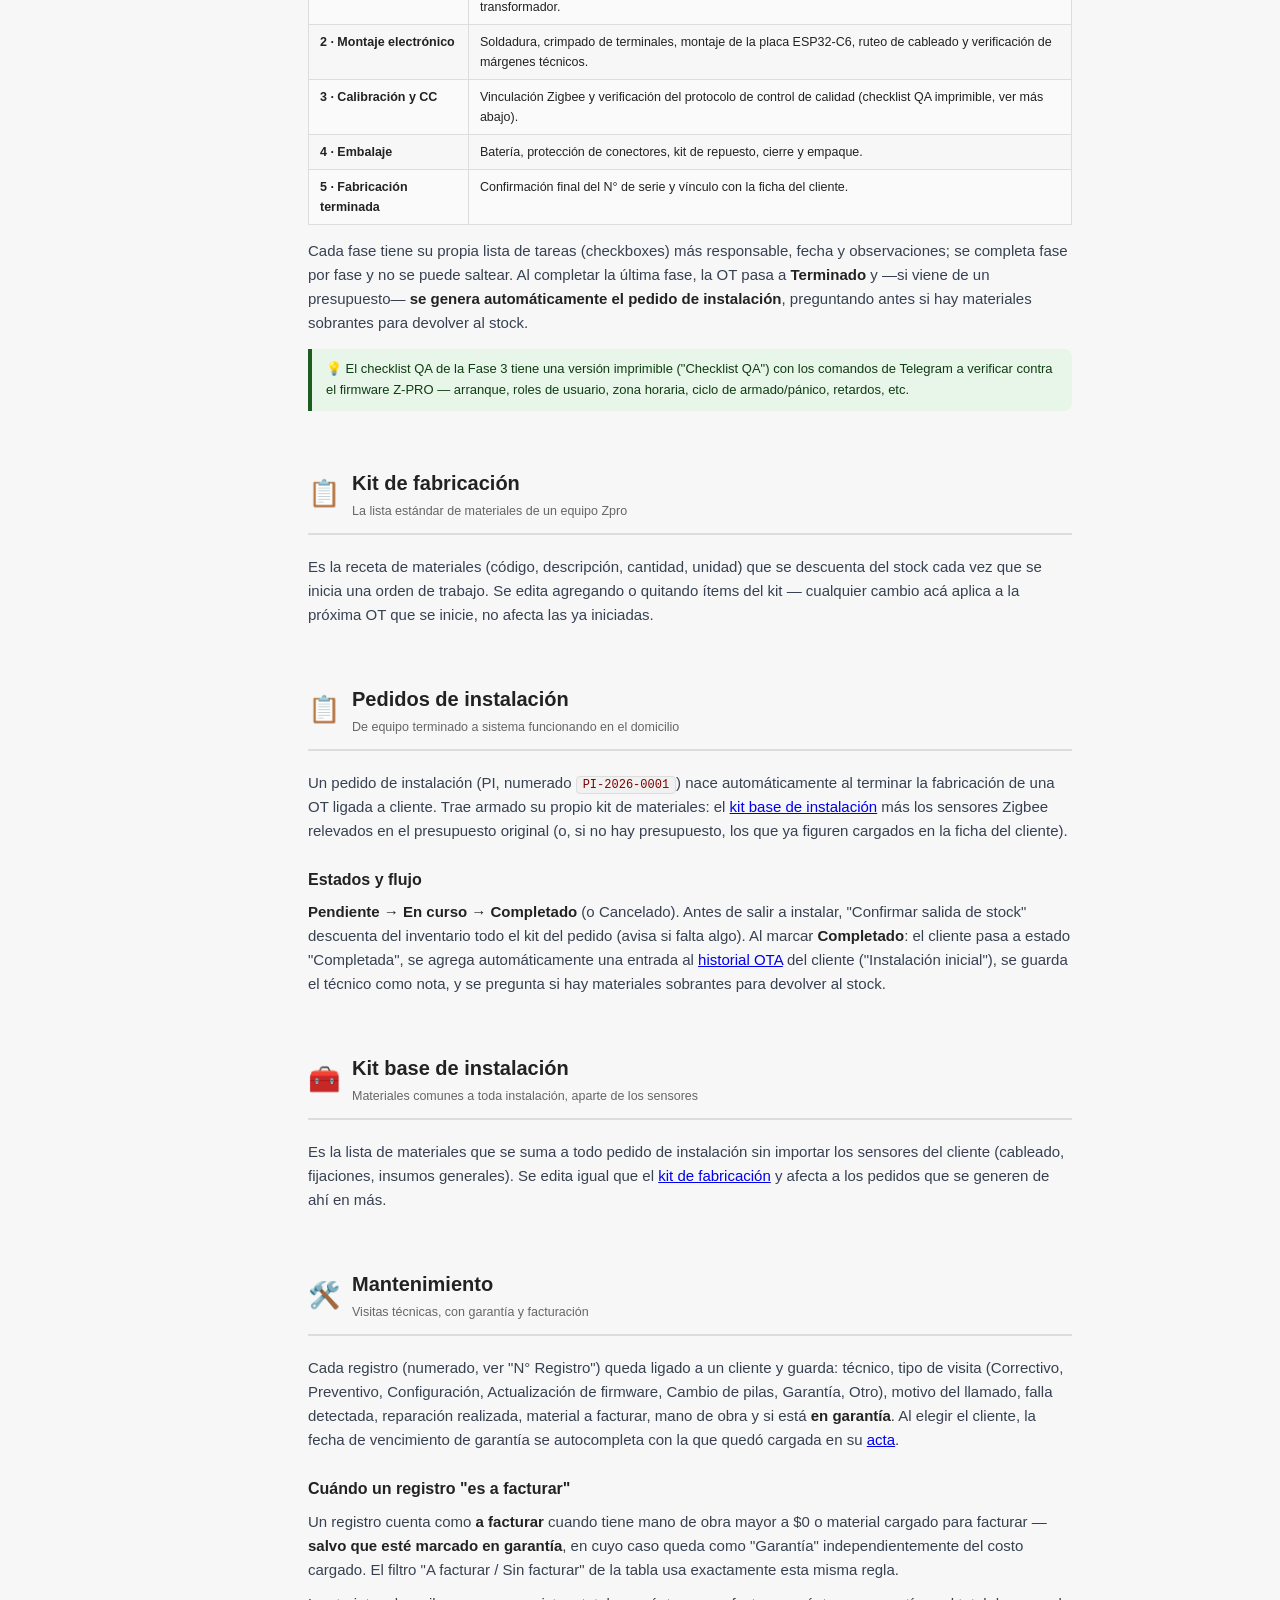
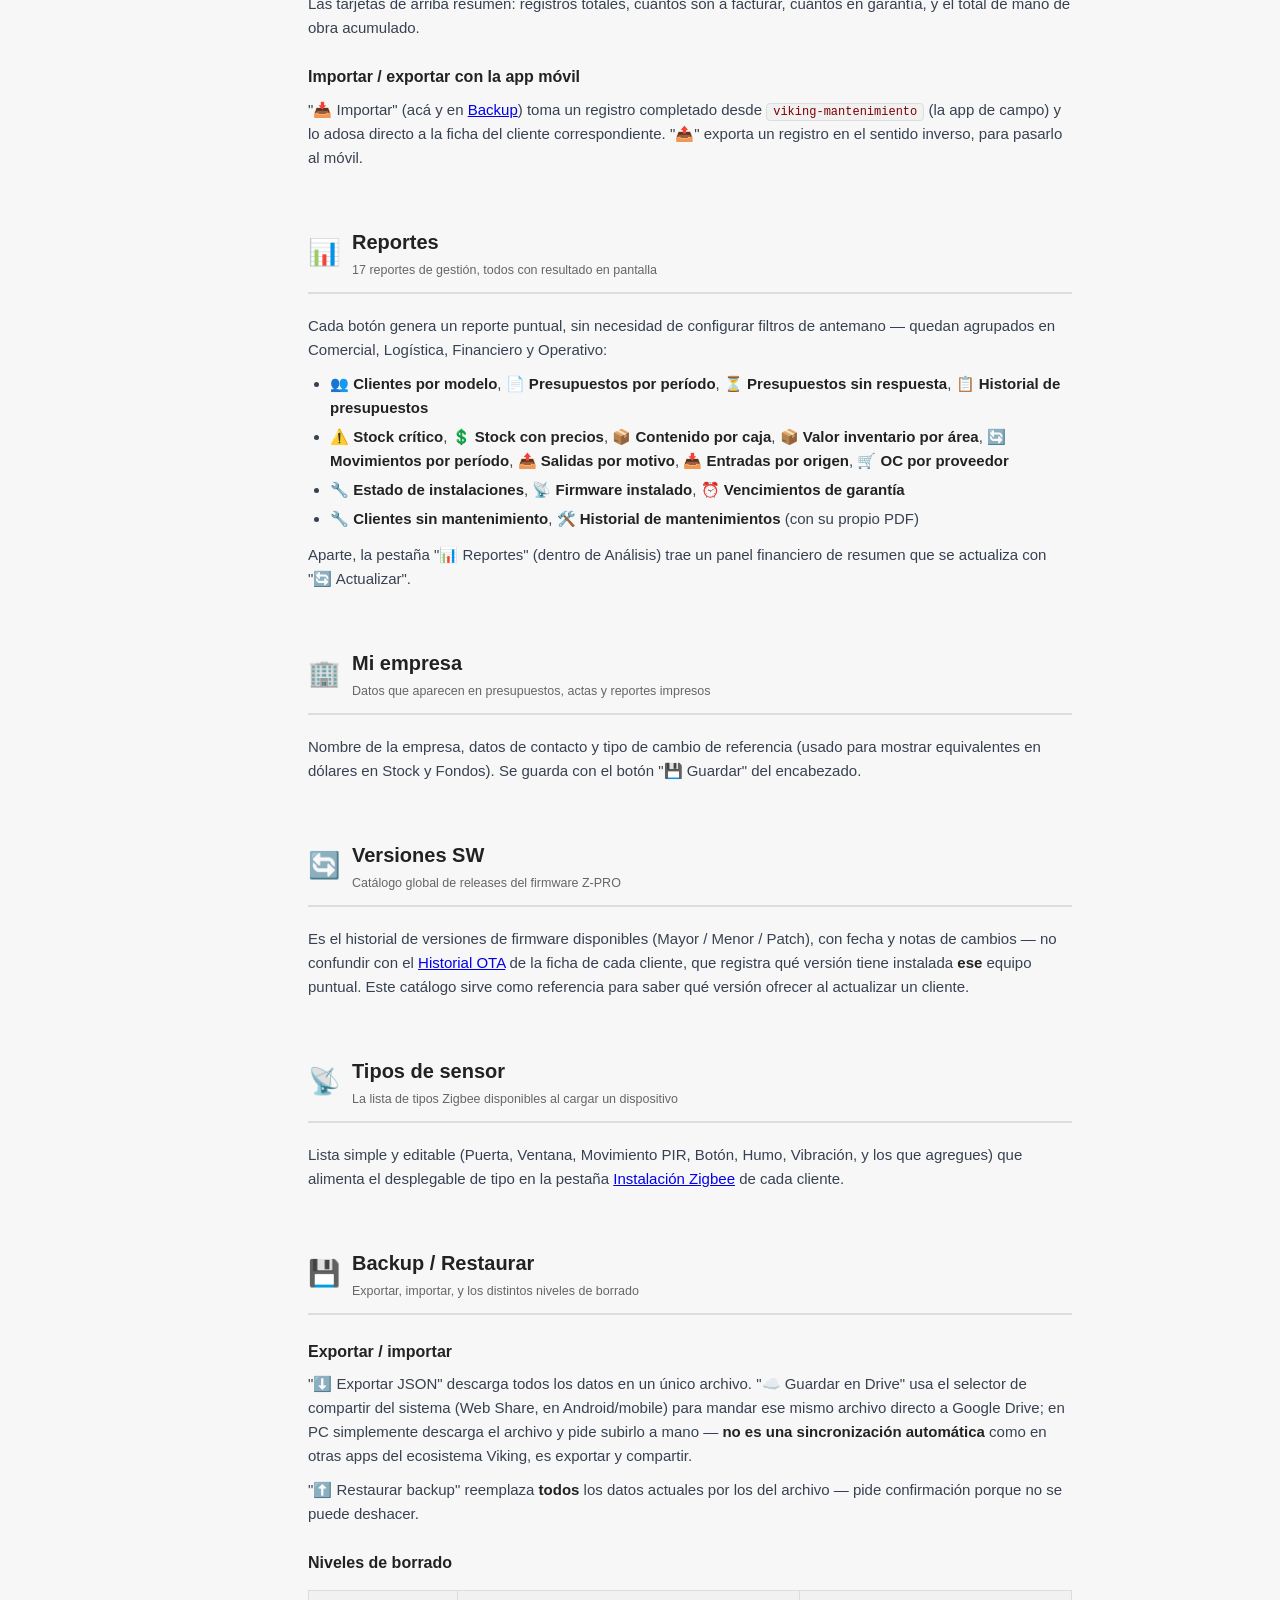
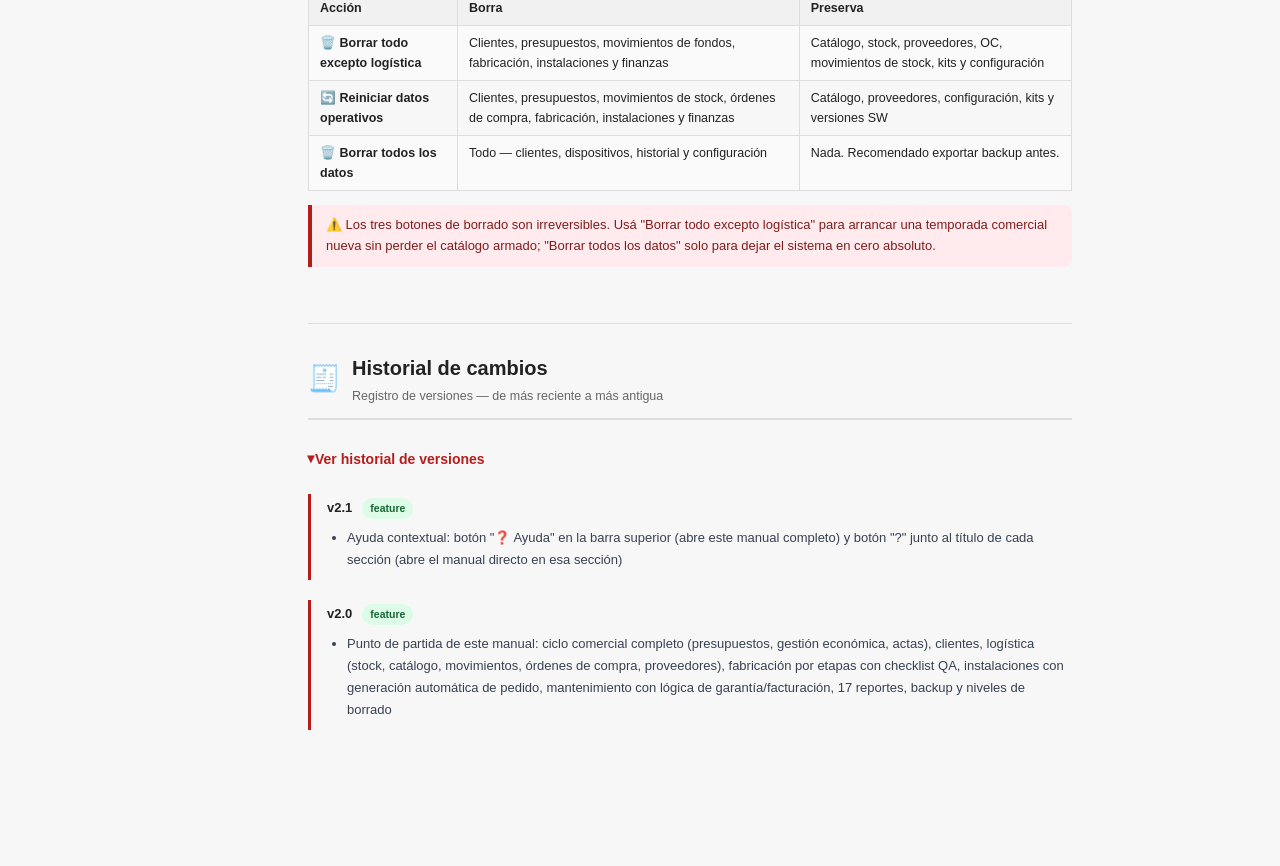
==== commit 205a2c62: "v2.1: ayuda contextual (botón Ayuda general + "?" por sección)" ====
--- a/instructivo.html
+++ b/instructivo.html
@@ -129,7 +129,7 @@
 
 <div class="layout">
 <nav class="sidebar">
-  <div class="sidebar-logo"><span class="ico">🛡️</span><div><h1>Viking Security</h1><p>Manual · v2.0</p></div></div>
+  <div class="sidebar-logo"><span class="ico">🛡️</span><div><h1>Viking Security</h1><p>Manual · v2.1</p></div></div>
 
   <div class="section-label">Introducción</div>
   <a href="#intro">🏠 ¿Qué es esta app?</a>
@@ -181,7 +181,7 @@
     <h1>🛡️ Viking Security Systems</h1>
     <p>Manual del sistema administrativo — ciclo completo del negocio, de presupuesto a mantenimiento</p>
     <div class="hero-badges">
-      <span class="badge badge-red">✓ v2.0</span>
+      <span class="badge badge-red">✓ v2.1</span>
       <span class="badge badge-blue">✓ Sin servidor</span>
       <span class="badge badge-amber">✓ Datos locales</span>
     </div>
@@ -472,6 +472,13 @@
       <summary class="changelog-summary">Ver historial de versiones</summary>
 
       <div class="changelog-entry">
+        <div class="changelog-version"><span class="v-num">v2.1</span><span class="changelog-tag tag-feature">feature</span></div>
+        <ul class="changelog-list">
+          <li>Ayuda contextual: botón "❓ Ayuda" en la barra superior (abre este manual completo) y botón "?" junto al título de cada sección (abre el manual directo en esa sección)</li>
+        </ul>
+      </div>
+
+      <div class="changelog-entry">
         <div class="changelog-version"><span class="v-num">v2.0</span><span class="changelog-tag tag-feature">feature</span></div>
         <ul class="changelog-list">
           <li>Punto de partida de este manual: ciclo comercial completo (presupuestos, gestión económica, actas), clientes, logística (stock, catálogo, movimientos, órdenes de compra, proveedores), fabricación por etapas con checklist QA, instalaciones con generación automática de pedido, mantenimiento con lógica de garantía/facturación, 17 reportes, backup y niveles de borrado</li>
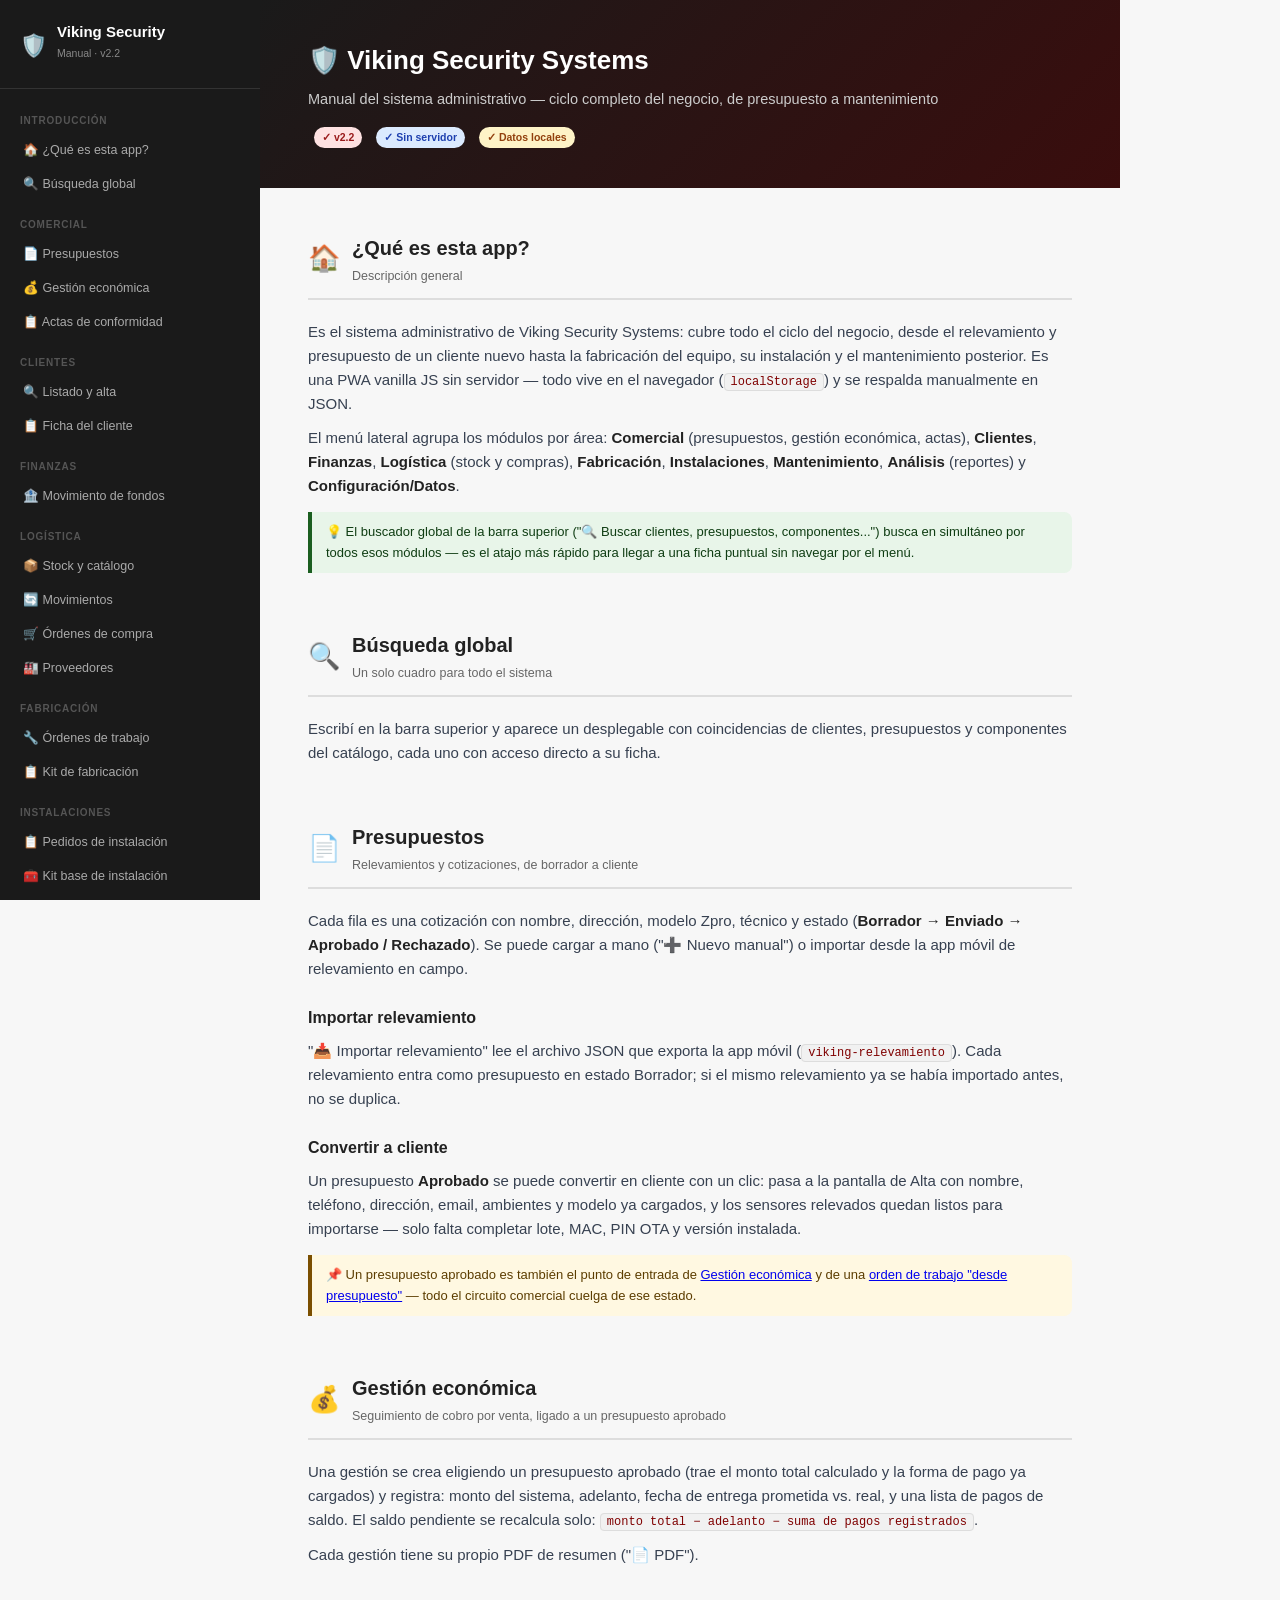
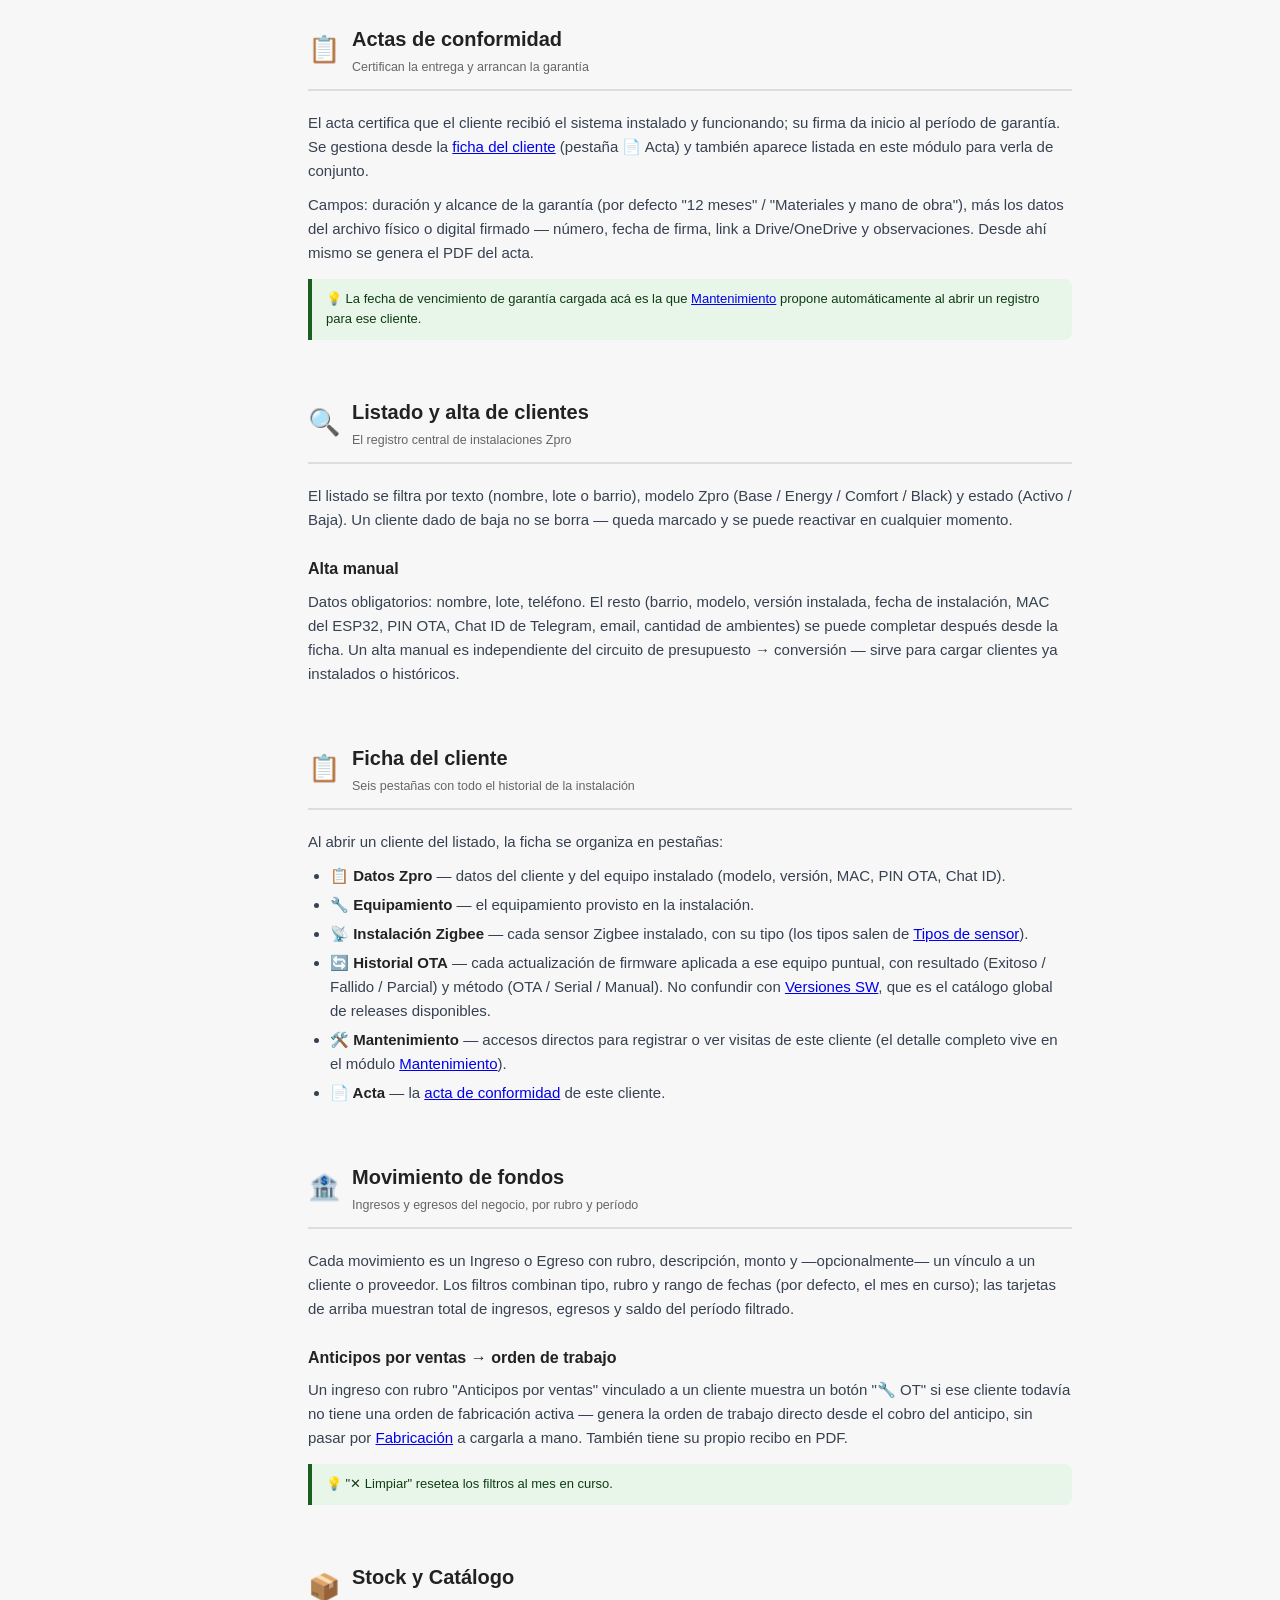
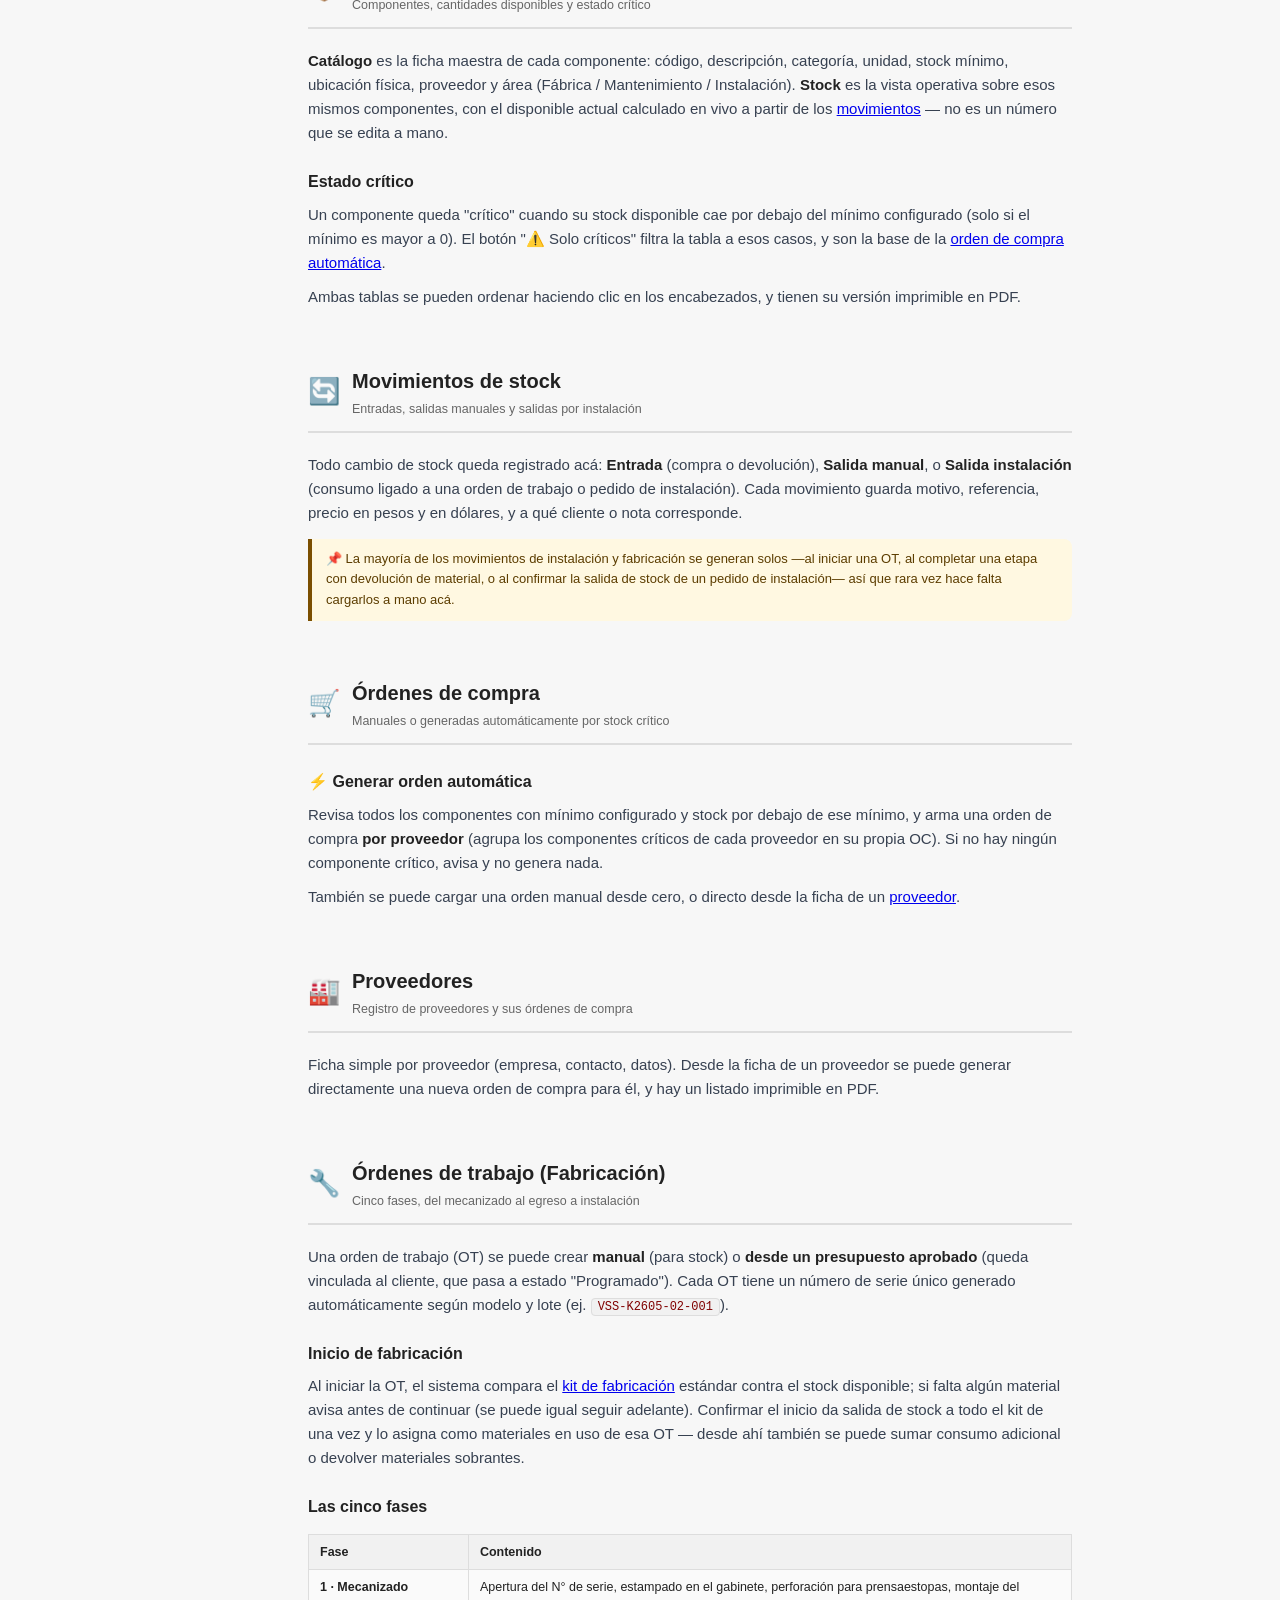
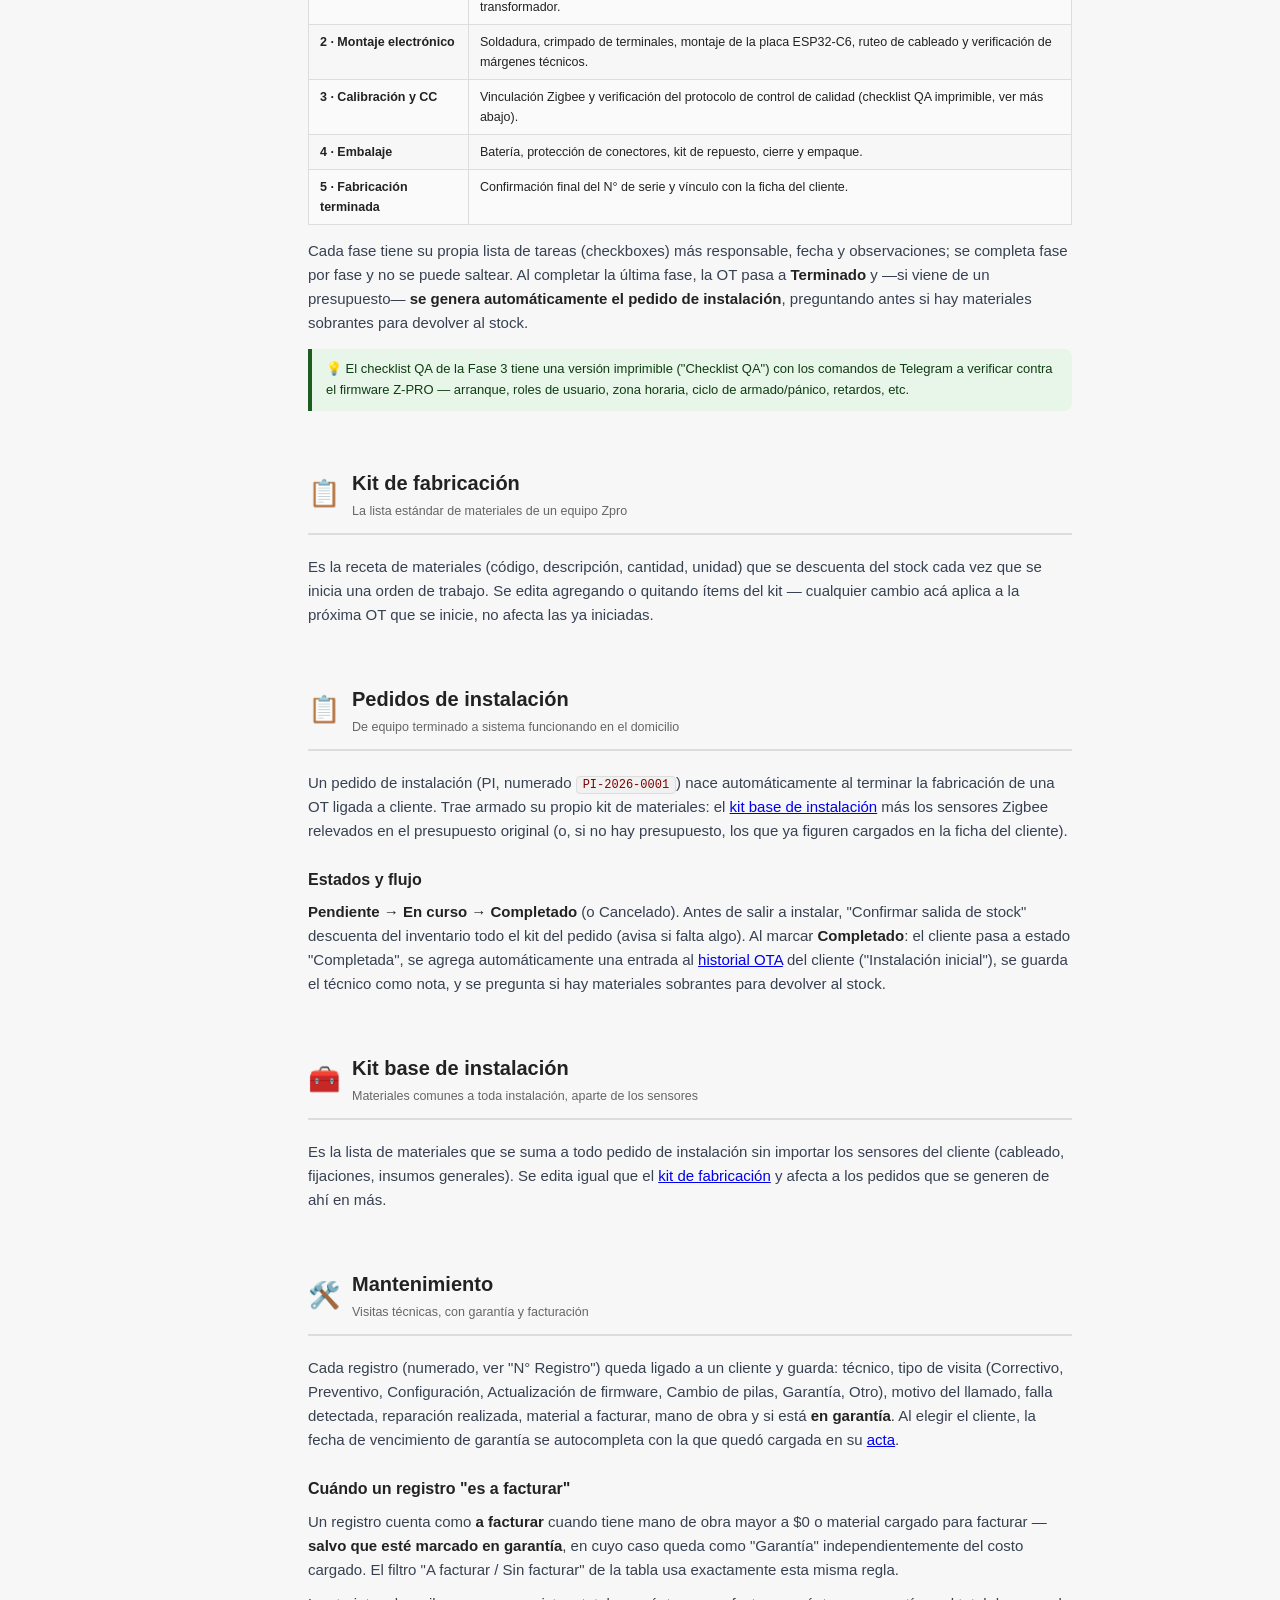
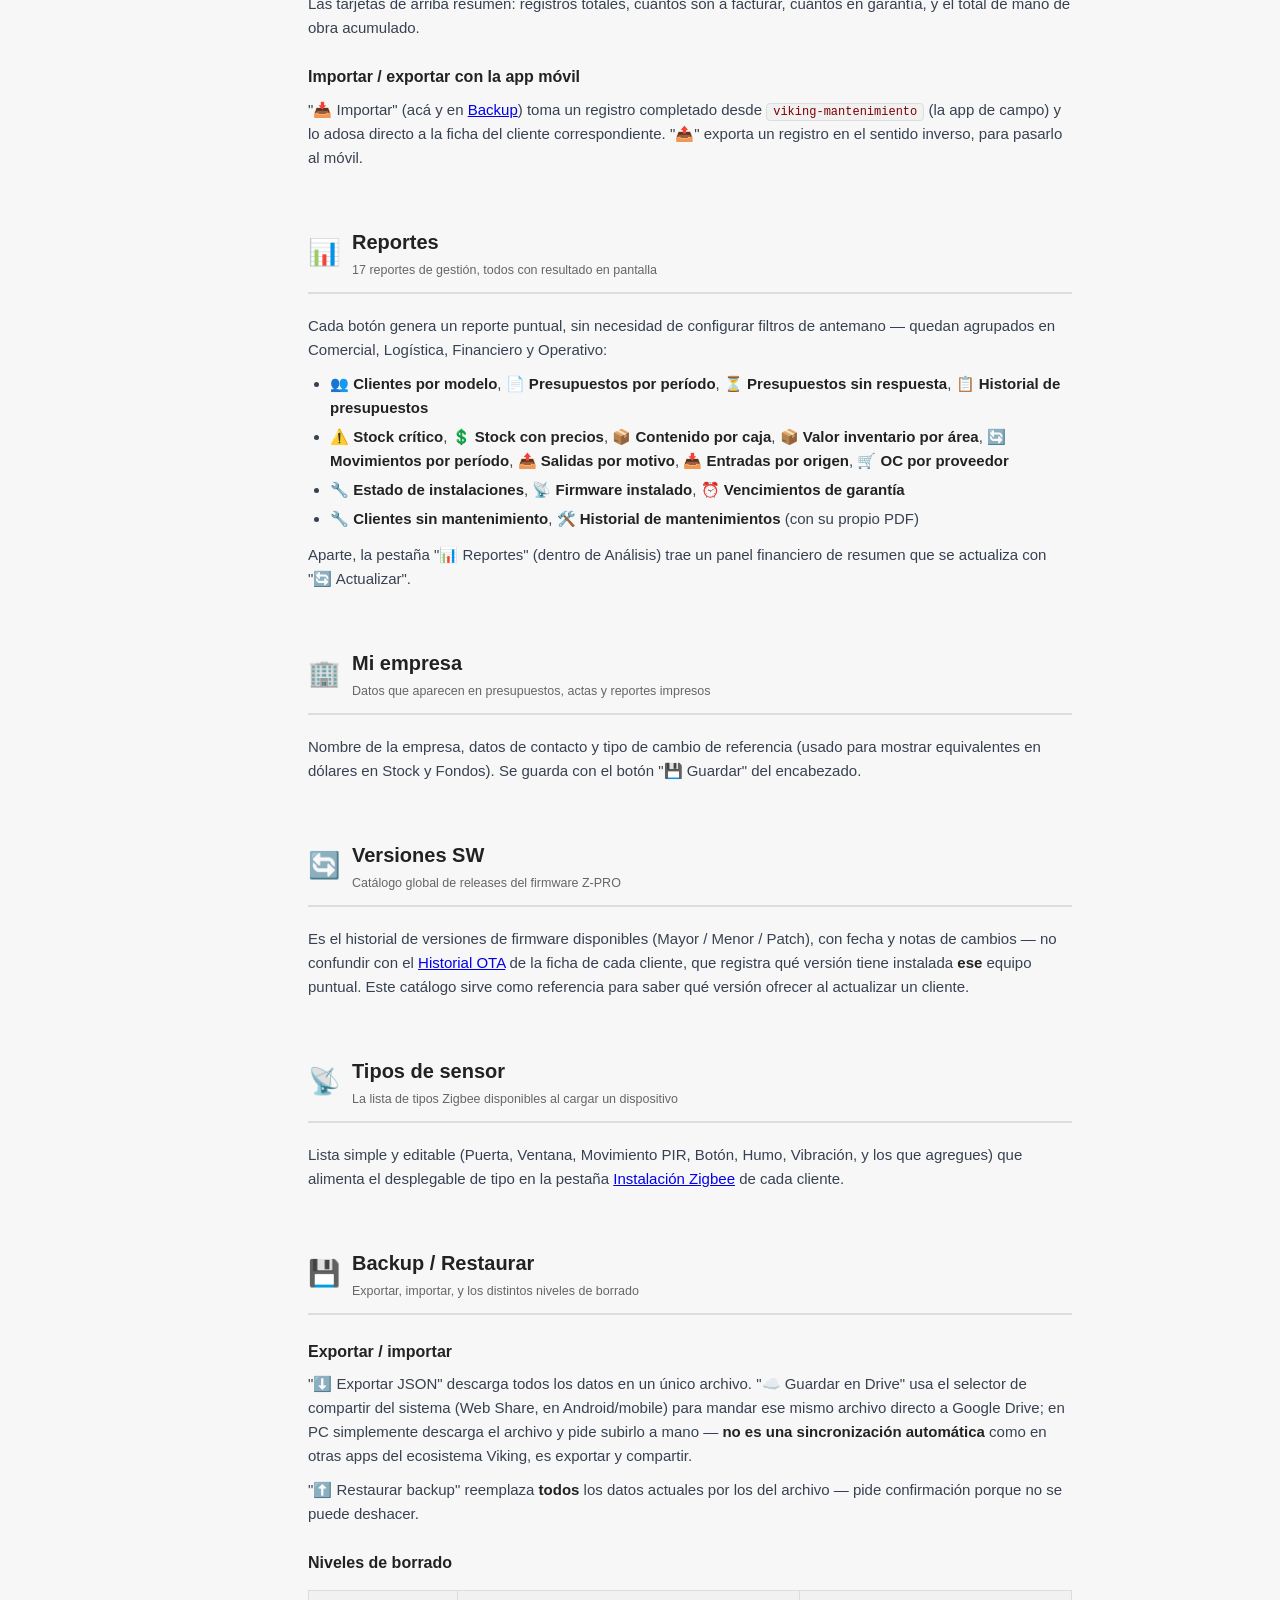
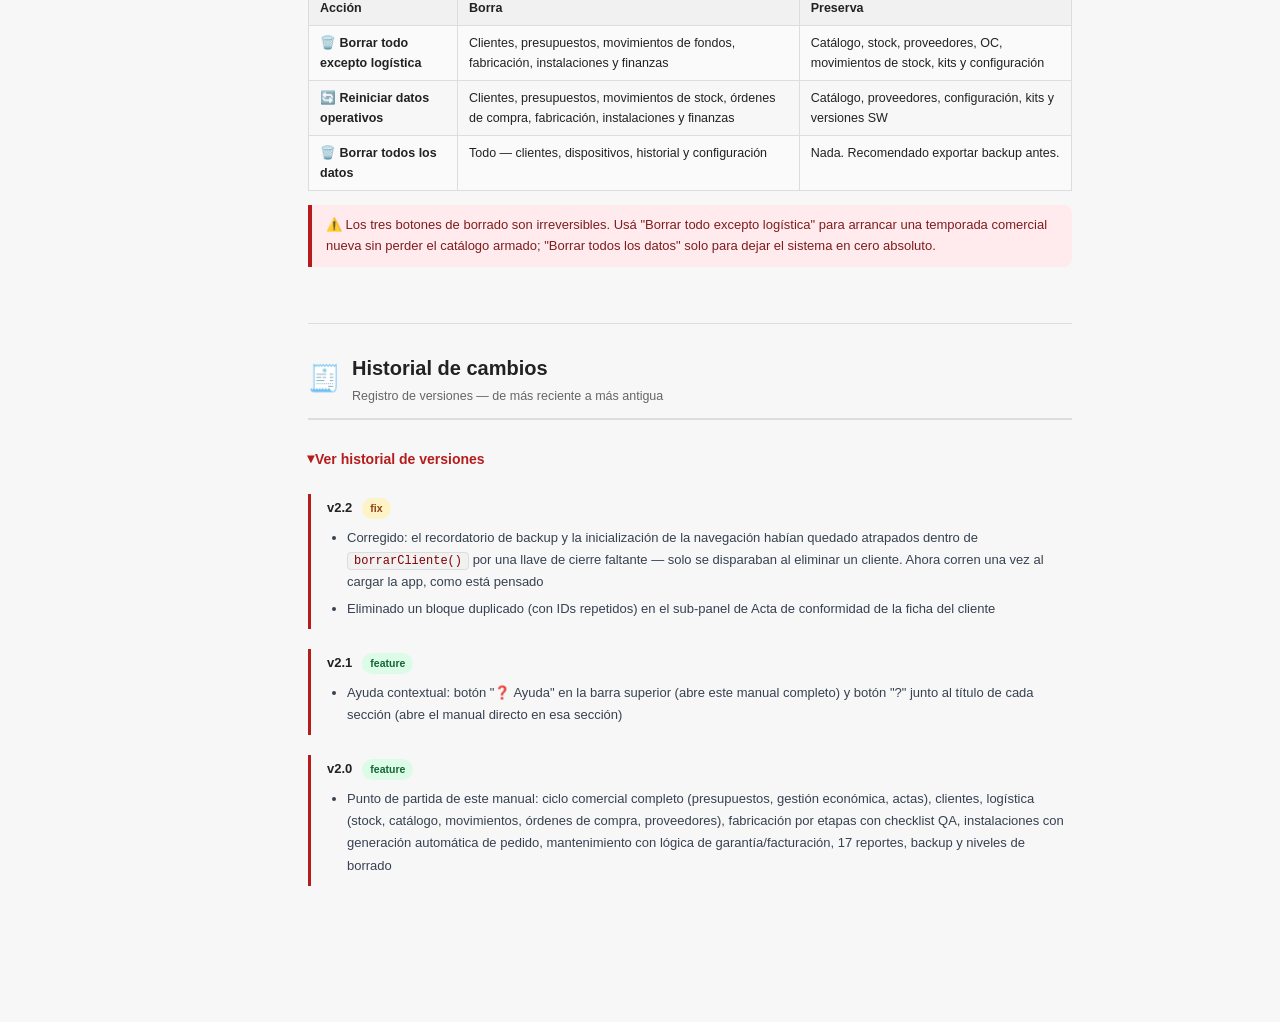
==== commit fca4da57: "v2.2: fix banner de backup atrapado en borrarCliente(), quitar bloque duplicado de Acta, cache SW" ====
--- a/instructivo.html
+++ b/instructivo.html
@@ -129,7 +129,7 @@
 
 <div class="layout">
 <nav class="sidebar">
-  <div class="sidebar-logo"><span class="ico">🛡️</span><div><h1>Viking Security</h1><p>Manual · v2.1</p></div></div>
+  <div class="sidebar-logo"><span class="ico">🛡️</span><div><h1>Viking Security</h1><p>Manual · v2.2</p></div></div>
 
   <div class="section-label">Introducción</div>
   <a href="#intro">🏠 ¿Qué es esta app?</a>
@@ -181,7 +181,7 @@
     <h1>🛡️ Viking Security Systems</h1>
     <p>Manual del sistema administrativo — ciclo completo del negocio, de presupuesto a mantenimiento</p>
     <div class="hero-badges">
-      <span class="badge badge-red">✓ v2.1</span>
+      <span class="badge badge-red">✓ v2.2</span>
       <span class="badge badge-blue">✓ Sin servidor</span>
       <span class="badge badge-amber">✓ Datos locales</span>
     </div>
@@ -472,6 +472,14 @@
       <summary class="changelog-summary">Ver historial de versiones</summary>
 
       <div class="changelog-entry">
+        <div class="changelog-version"><span class="v-num">v2.2</span><span class="changelog-tag tag-fix">fix</span></div>
+        <ul class="changelog-list">
+          <li>Corregido: el recordatorio de backup y la inicialización de la navegación habían quedado atrapados dentro de <code>borrarCliente()</code> por una llave de cierre faltante — solo se disparaban al eliminar un cliente. Ahora corren una vez al cargar la app, como está pensado</li>
+          <li>Eliminado un bloque duplicado (con IDs repetidos) en el sub-panel de Acta de conformidad de la ficha del cliente</li>
+        </ul>
+      </div>
+
+      <div class="changelog-entry">
         <div class="changelog-version"><span class="v-num">v2.1</span><span class="changelog-tag tag-feature">feature</span></div>
         <ul class="changelog-list">
           <li>Ayuda contextual: botón "❓ Ayuda" en la barra superior (abre este manual completo) y botón "?" junto al título de cada sección (abre el manual directo en esa sección)</li>
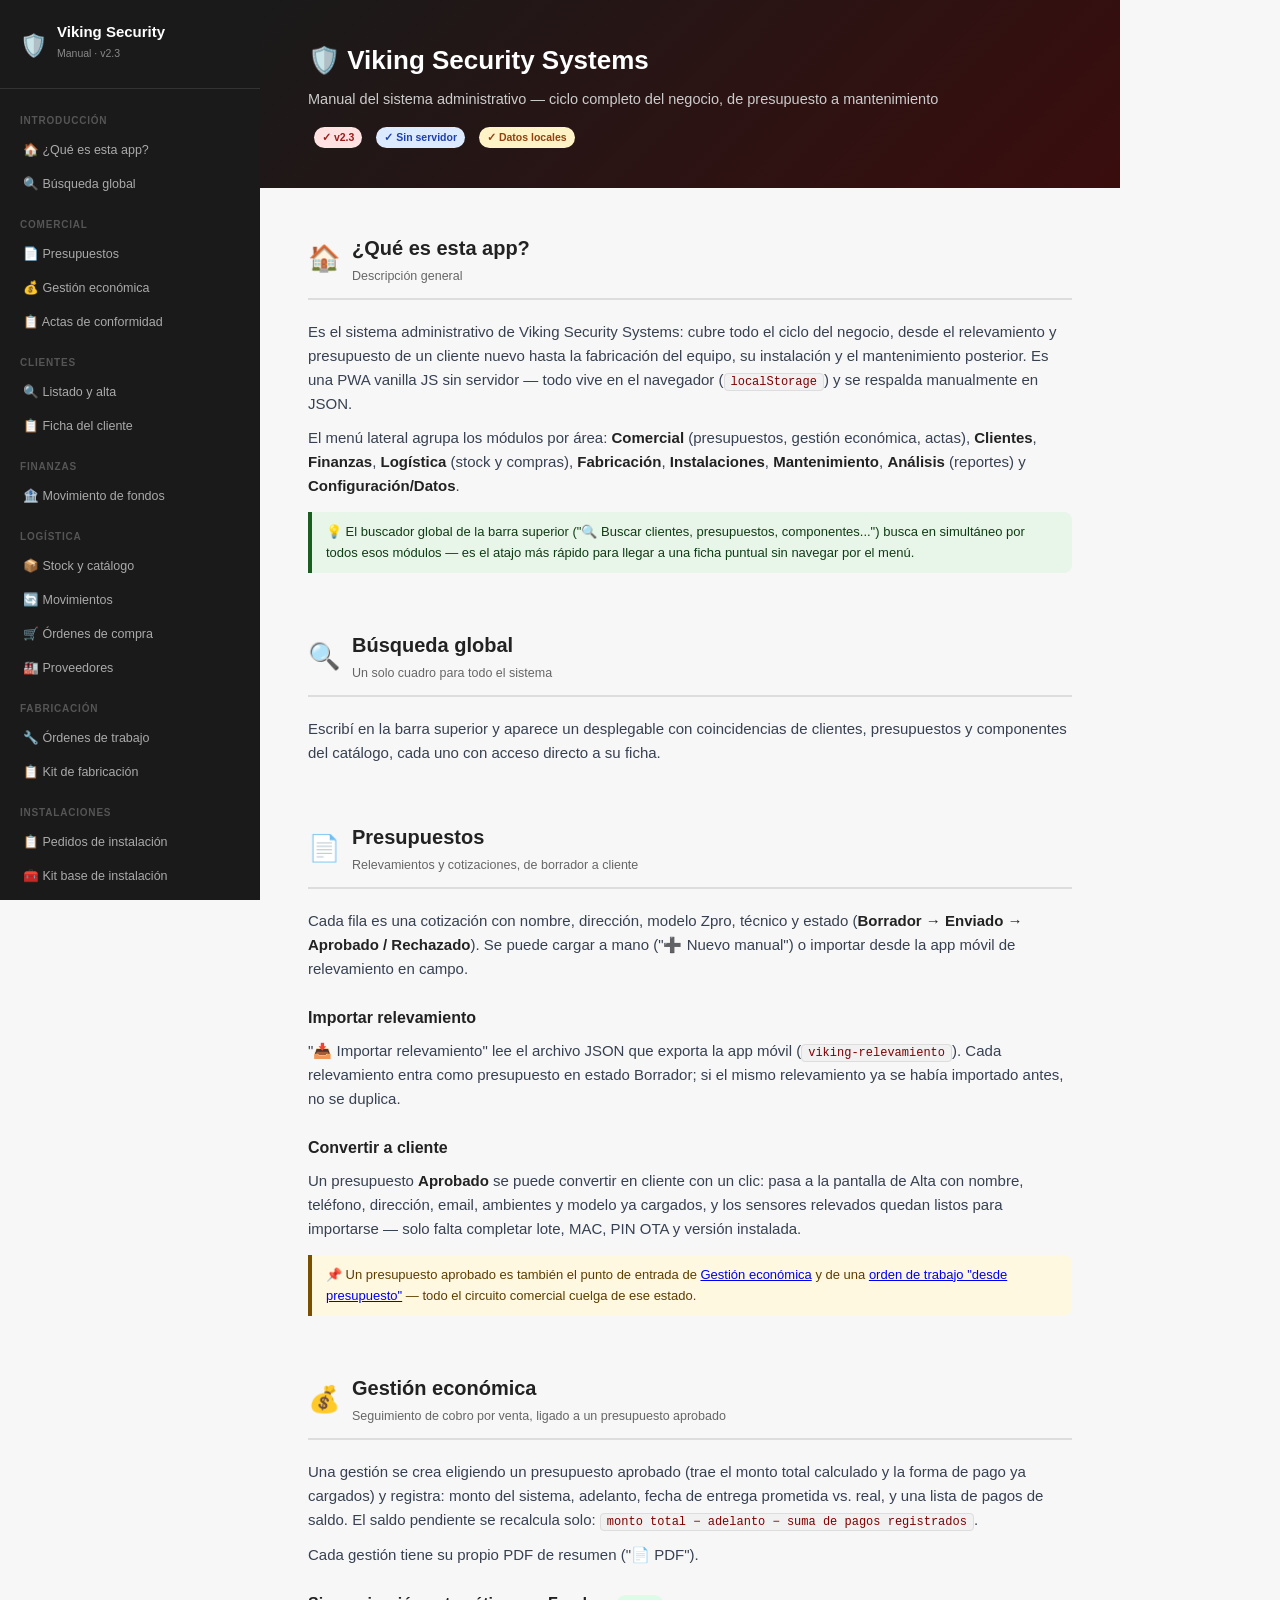
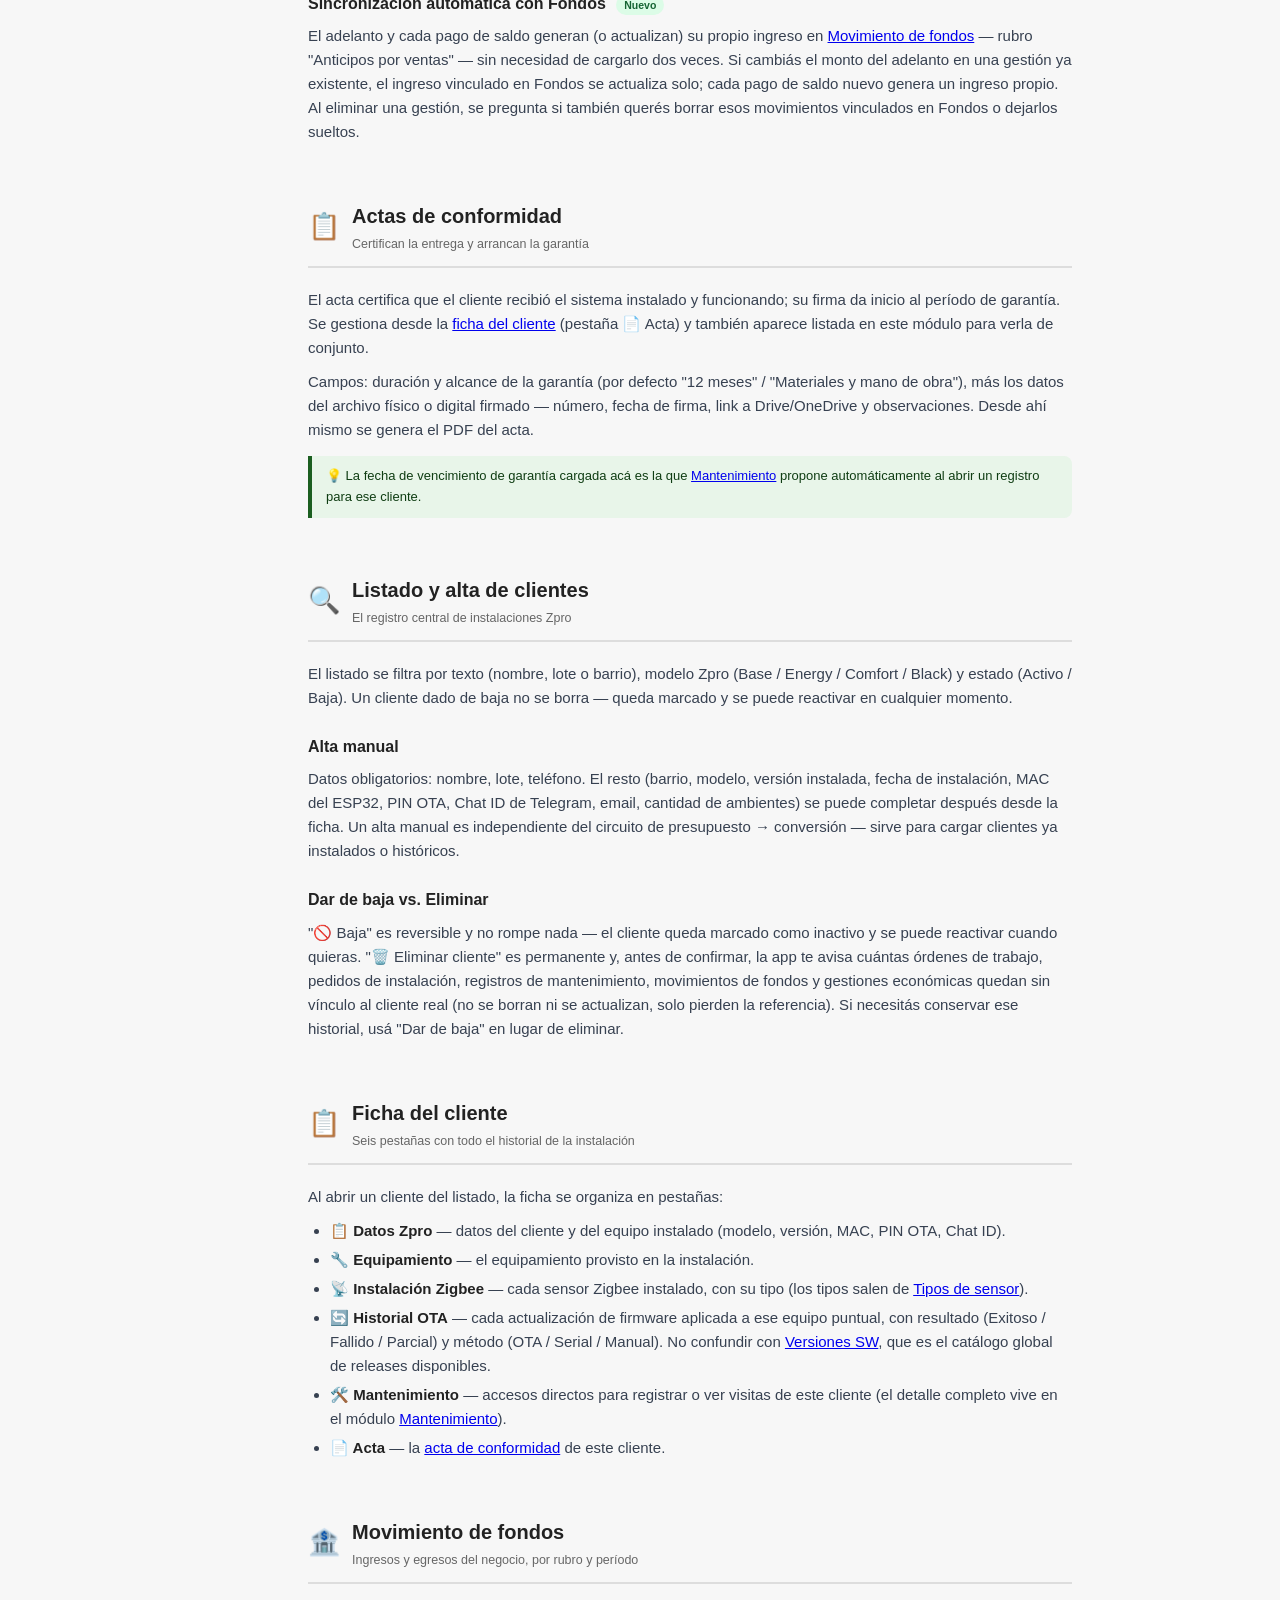
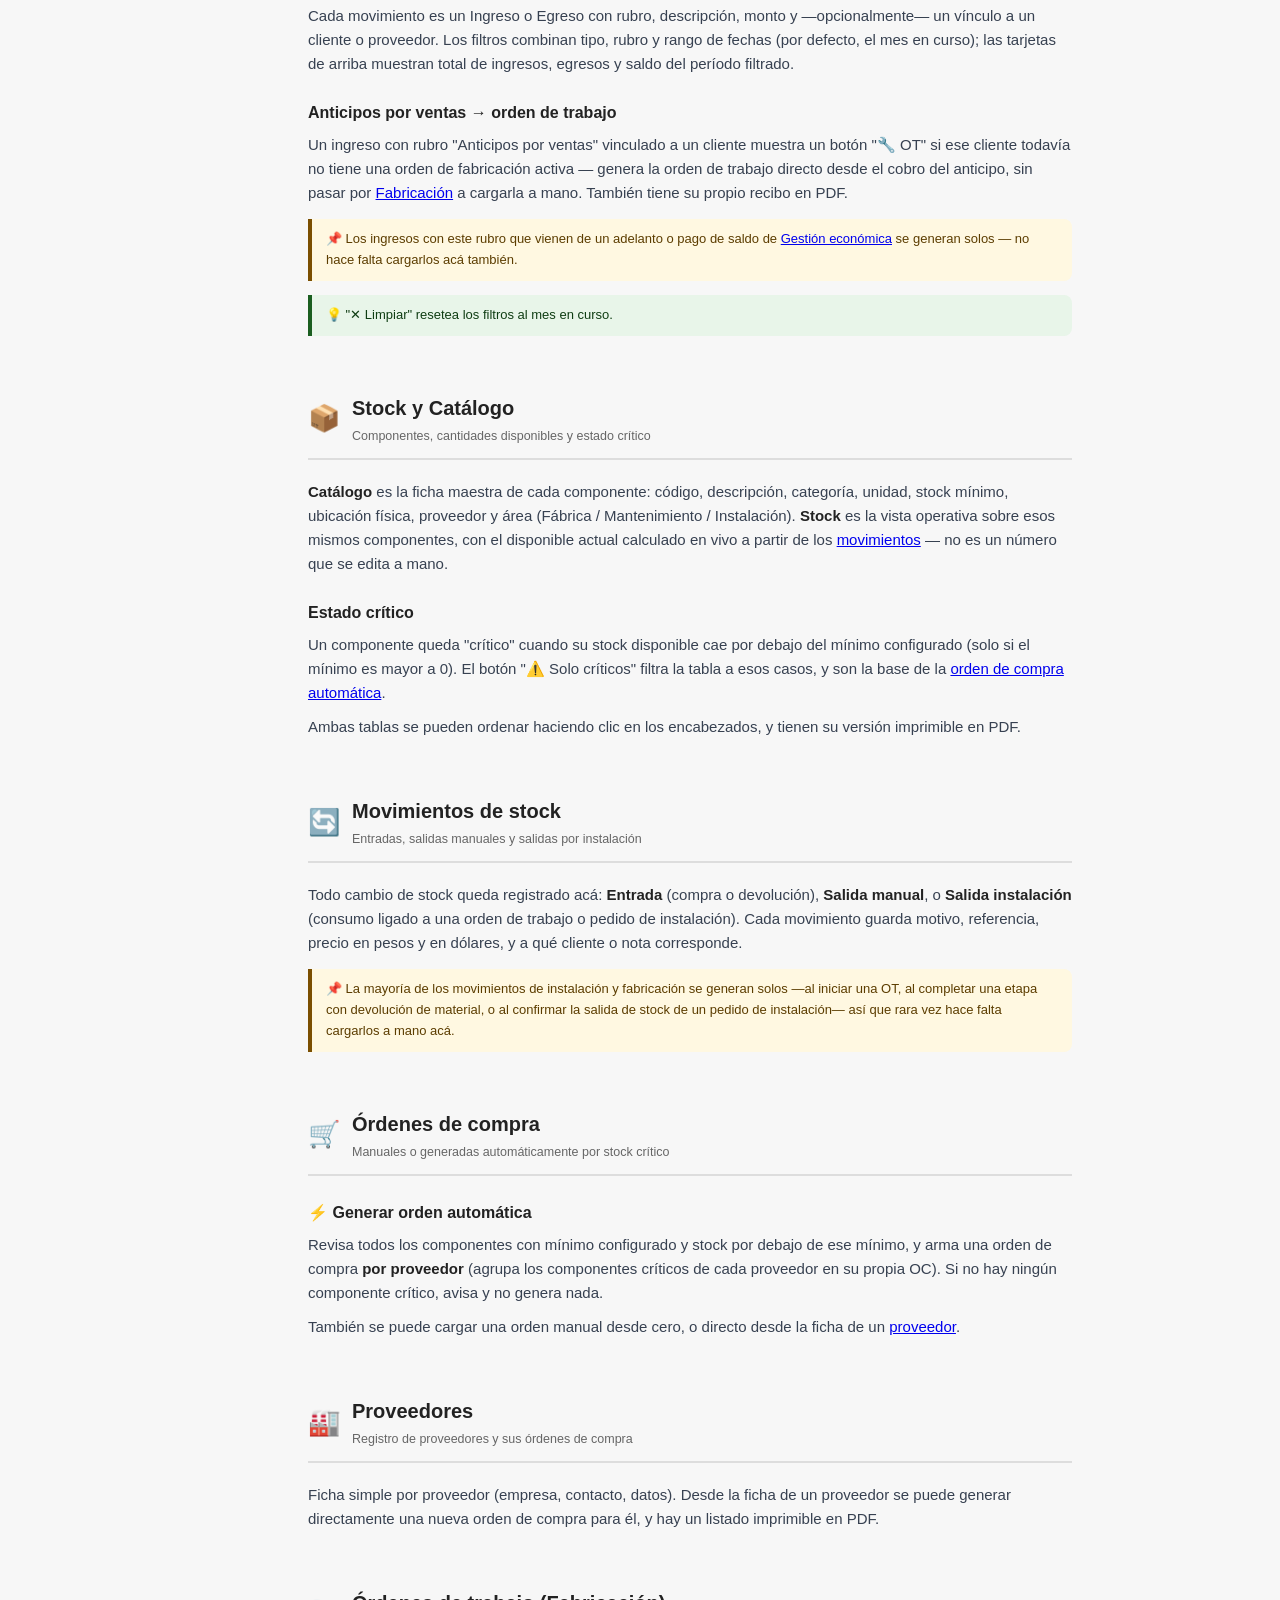
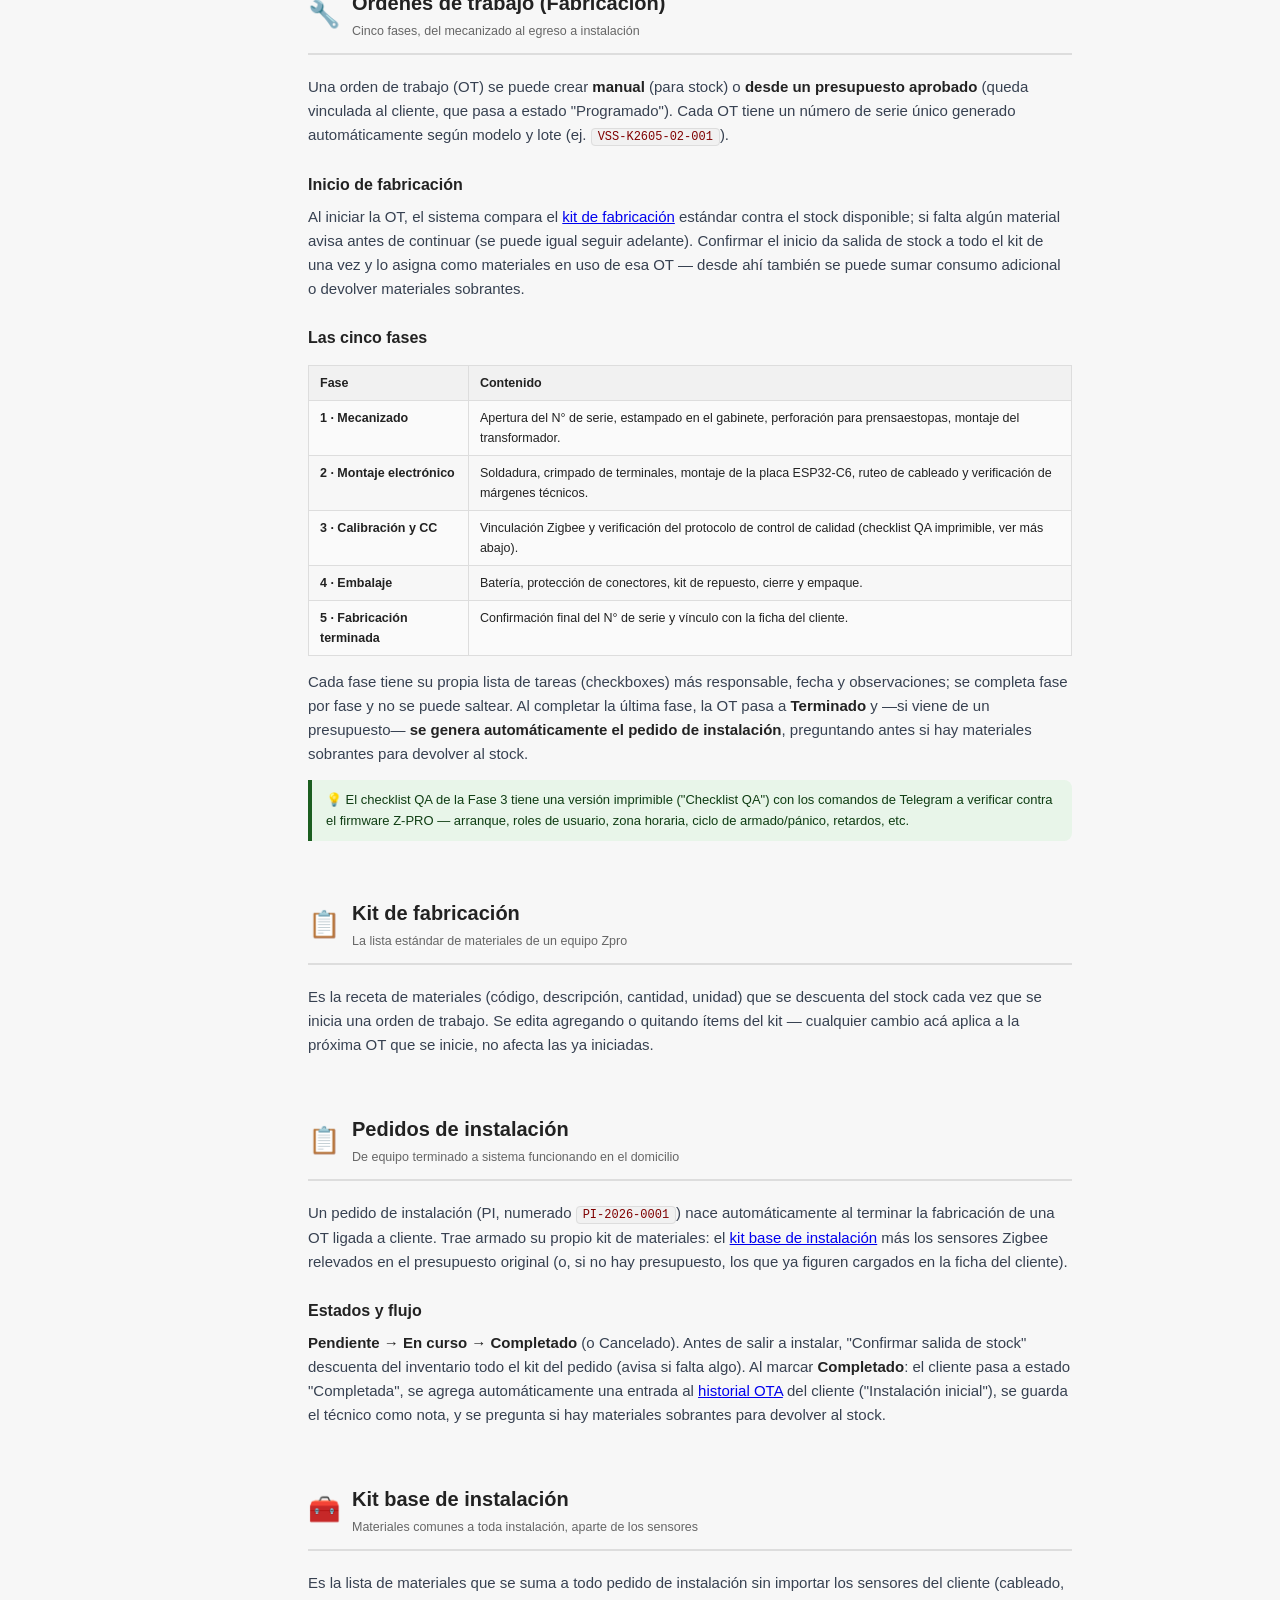
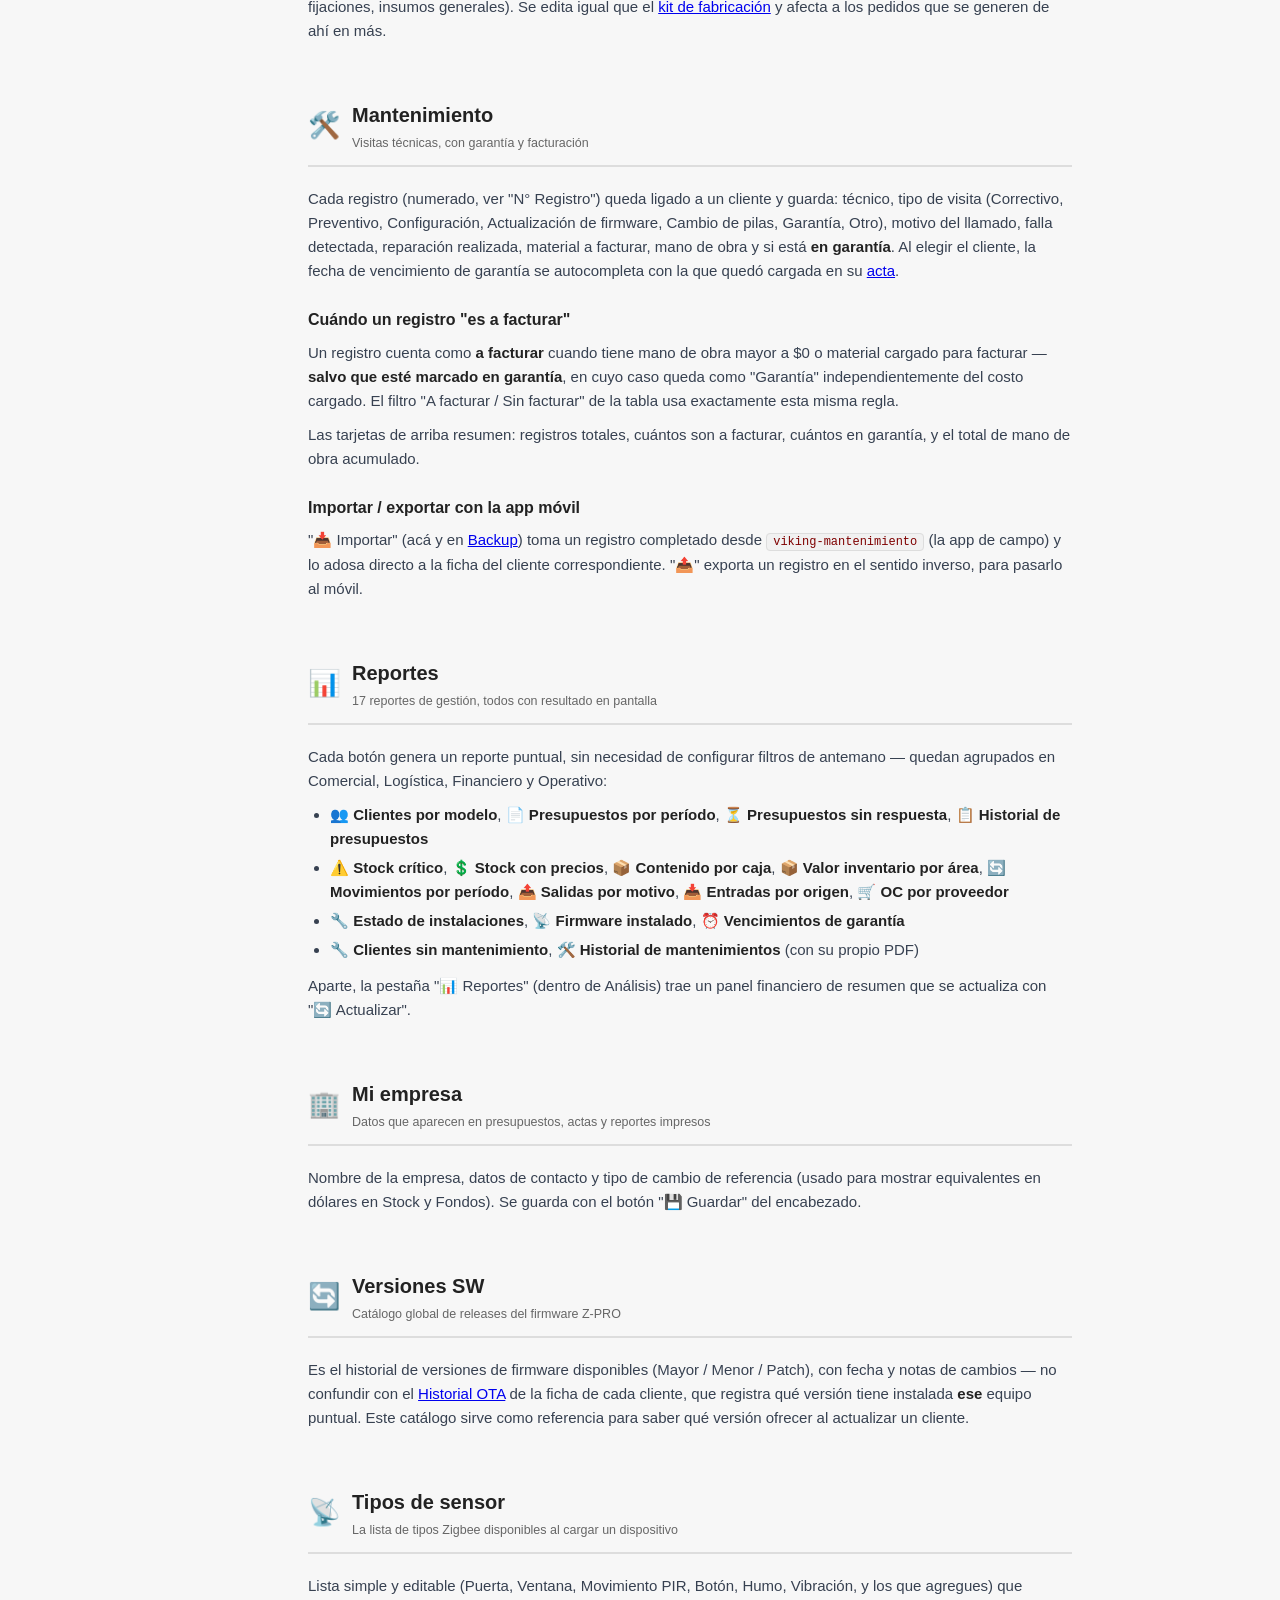
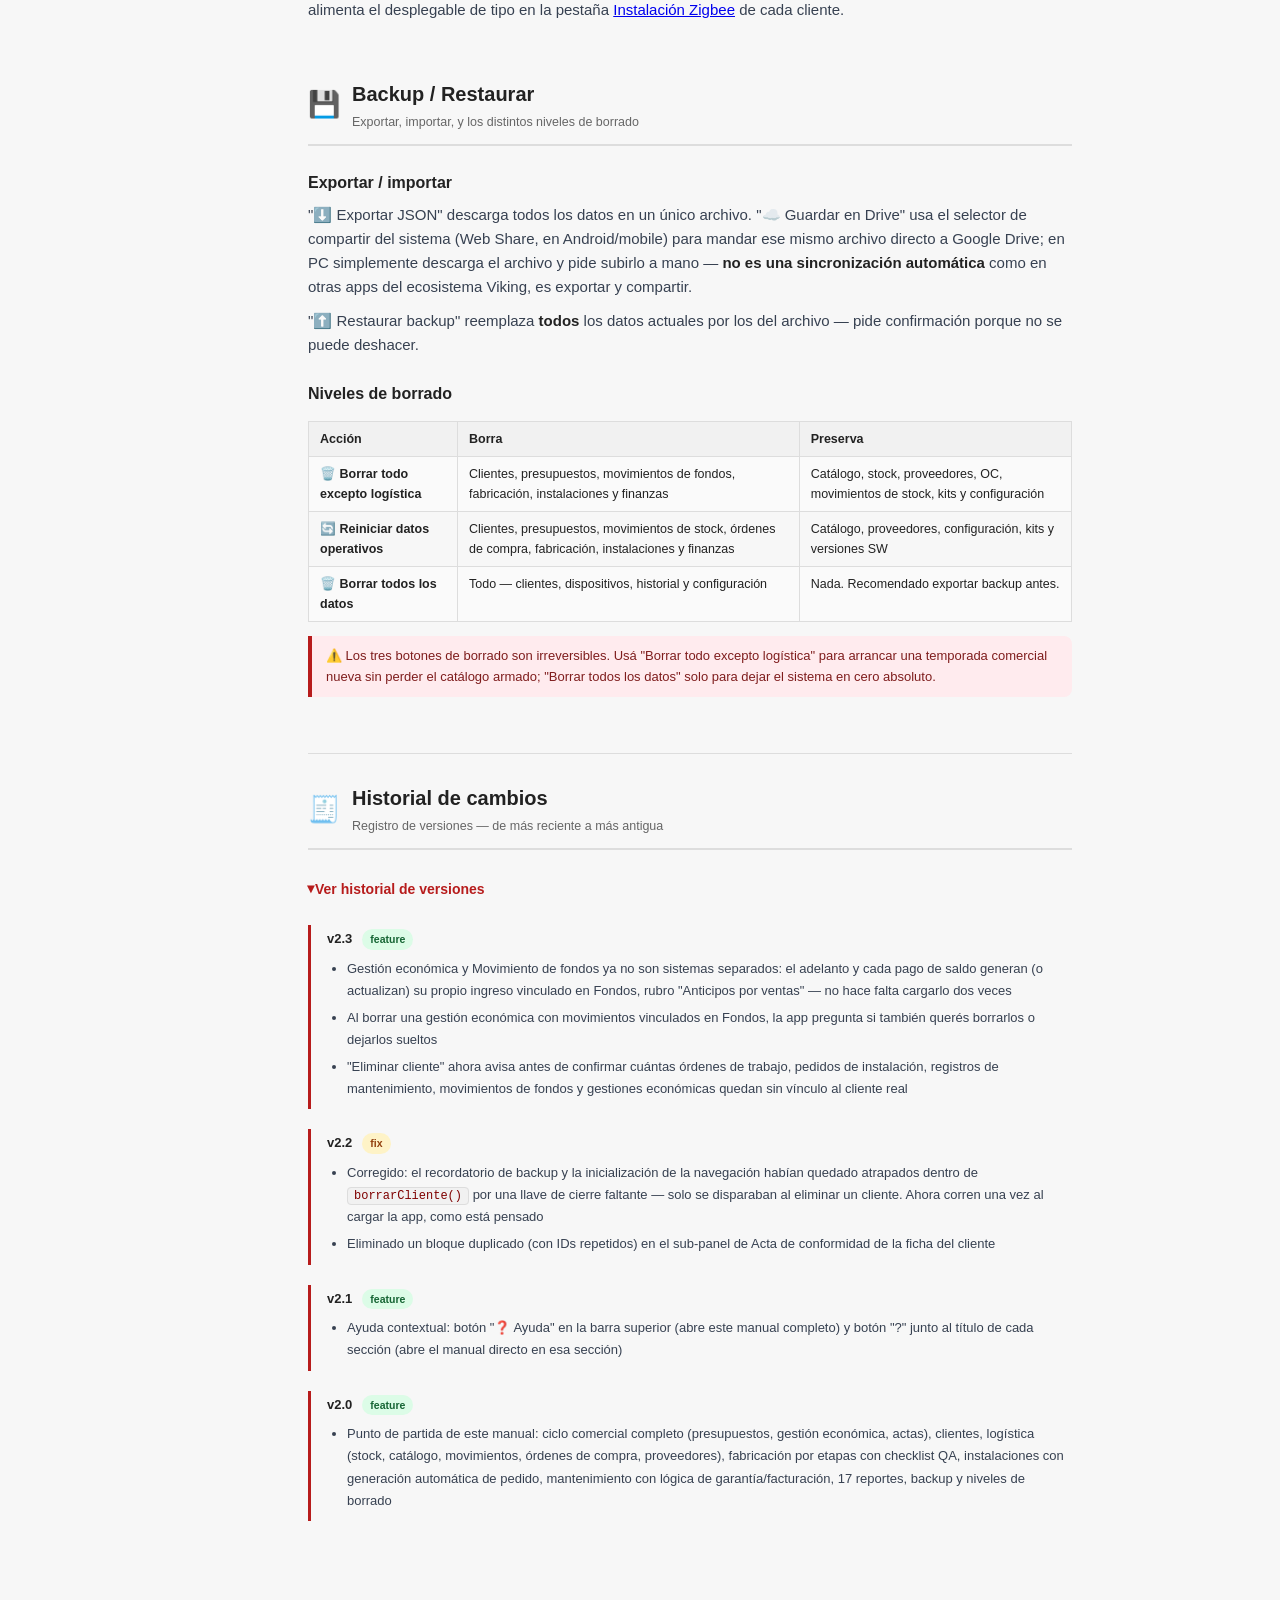
==== commit 88fc69d8: "v2.3: vincular Gestión económica con Fondos, aviso de huérfanos al eliminar cliente" ====
--- a/instructivo.html
+++ b/instructivo.html
@@ -129,7 +129,7 @@
 
 <div class="layout">
 <nav class="sidebar">
-  <div class="sidebar-logo"><span class="ico">🛡️</span><div><h1>Viking Security</h1><p>Manual · v2.2</p></div></div>
+  <div class="sidebar-logo"><span class="ico">🛡️</span><div><h1>Viking Security</h1><p>Manual · v2.3</p></div></div>
 
   <div class="section-label">Introducción</div>
   <a href="#intro">🏠 ¿Qué es esta app?</a>
@@ -181,7 +181,7 @@
     <h1>🛡️ Viking Security Systems</h1>
     <p>Manual del sistema administrativo — ciclo completo del negocio, de presupuesto a mantenimiento</p>
     <div class="hero-badges">
-      <span class="badge badge-red">✓ v2.2</span>
+      <span class="badge badge-red">✓ v2.3</span>
       <span class="badge badge-blue">✓ Sin servidor</span>
       <span class="badge badge-amber">✓ Datos locales</span>
     </div>
@@ -231,6 +231,8 @@
     </div>
     <p>Una gestión se crea eligiendo un presupuesto aprobado (trae el monto total calculado y la forma de pago ya cargados) y registra: monto del sistema, adelanto, fecha de entrega prometida vs. real, y una lista de pagos de saldo. El saldo pendiente se recalcula solo: <code>monto total − adelanto − suma de pagos registrados</code>.</p>
     <p>Cada gestión tiene su propio PDF de resumen ("📄 PDF").</p>
+    <h2>Sincronización automática con Fondos <span class="badge badge-green">Nuevo</span></h2>
+    <p>El adelanto y cada pago de saldo generan (o actualizan) su propio ingreso en <a href="#fondos">Movimiento de fondos</a> — rubro "Anticipos por ventas" — sin necesidad de cargarlo dos veces. Si cambiás el monto del adelanto en una gestión ya existente, el ingreso vinculado en Fondos se actualiza solo; cada pago de saldo nuevo genera un ingreso propio. Al eliminar una gestión, se pregunta si también querés borrar esos movimientos vinculados en Fondos o dejarlos sueltos.</p>
   </section>
 
   <!-- ACTAS -->
@@ -253,6 +255,8 @@
     <p>El listado se filtra por texto (nombre, lote o barrio), modelo Zpro (Base / Energy / Comfort / Black) y estado (Activo / Baja). Un cliente dado de baja no se borra — queda marcado y se puede reactivar en cualquier momento.</p>
     <h2>Alta manual</h2>
     <p>Datos obligatorios: nombre, lote, teléfono. El resto (barrio, modelo, versión instalada, fecha de instalación, MAC del ESP32, PIN OTA, Chat ID de Telegram, email, cantidad de ambientes) se puede completar después desde la ficha. Un alta manual es independiente del circuito de presupuesto → conversión — sirve para cargar clientes ya instalados o históricos.</p>
+    <h2>Dar de baja vs. Eliminar</h2>
+    <p>"🚫 Baja" es reversible y no rompe nada — el cliente queda marcado como inactivo y se puede reactivar cuando quieras. "🗑️ Eliminar cliente" es permanente y, antes de confirmar, la app te avisa cuántas órdenes de trabajo, pedidos de instalación, registros de mantenimiento, movimientos de fondos y gestiones económicas quedan sin vínculo al cliente real (no se borran ni se actualizan, solo pierden la referencia). Si necesitás conservar ese historial, usá "Dar de baja" en lugar de eliminar.</p>
   </section>
 
   <!-- FICHA CLIENTE -->
@@ -281,6 +285,7 @@
     <p>Cada movimiento es un Ingreso o Egreso con rubro, descripción, monto y —opcionalmente— un vínculo a un cliente o proveedor. Los filtros combinan tipo, rubro y rango de fechas (por defecto, el mes en curso); las tarjetas de arriba muestran total de ingresos, egresos y saldo del período filtrado.</p>
     <h2>Anticipos por ventas → orden de trabajo</h2>
     <p>Un ingreso con rubro "Anticipos por ventas" vinculado a un cliente muestra un botón "🔧 OT" si ese cliente todavía no tiene una orden de fabricación activa — genera la orden de trabajo directo desde el cobro del anticipo, sin pasar por <a href="#fabricacion">Fabricación</a> a cargarla a mano. También tiene su propio recibo en PDF.</p>
+    <div class="note">📌 Los ingresos con este rubro que vienen de un adelanto o pago de saldo de <a href="#gestion">Gestión económica</a> se generan solos — no hace falta cargarlos acá también.</div>
     <div class="tip">💡 "✕ Limpiar" resetea los filtros al mes en curso.</div>
   </section>
 
@@ -472,6 +477,15 @@
       <summary class="changelog-summary">Ver historial de versiones</summary>
 
       <div class="changelog-entry">
+        <div class="changelog-version"><span class="v-num">v2.3</span><span class="changelog-tag tag-feature">feature</span></div>
+        <ul class="changelog-list">
+          <li>Gestión económica y Movimiento de fondos ya no son sistemas separados: el adelanto y cada pago de saldo generan (o actualizan) su propio ingreso vinculado en Fondos, rubro "Anticipos por ventas" — no hace falta cargarlo dos veces</li>
+          <li>Al borrar una gestión económica con movimientos vinculados en Fondos, la app pregunta si también querés borrarlos o dejarlos sueltos</li>
+          <li>"Eliminar cliente" ahora avisa antes de confirmar cuántas órdenes de trabajo, pedidos de instalación, registros de mantenimiento, movimientos de fondos y gestiones económicas quedan sin vínculo al cliente real</li>
+        </ul>
+      </div>
+
+      <div class="changelog-entry">
         <div class="changelog-version"><span class="v-num">v2.2</span><span class="changelog-tag tag-fix">fix</span></div>
         <ul class="changelog-list">
           <li>Corregido: el recordatorio de backup y la inicialización de la navegación habían quedado atrapados dentro de <code>borrarCliente()</code> por una llave de cierre faltante — solo se disparaban al eliminar un cliente. Ahora corren una vez al cargar la app, como está pensado</li>
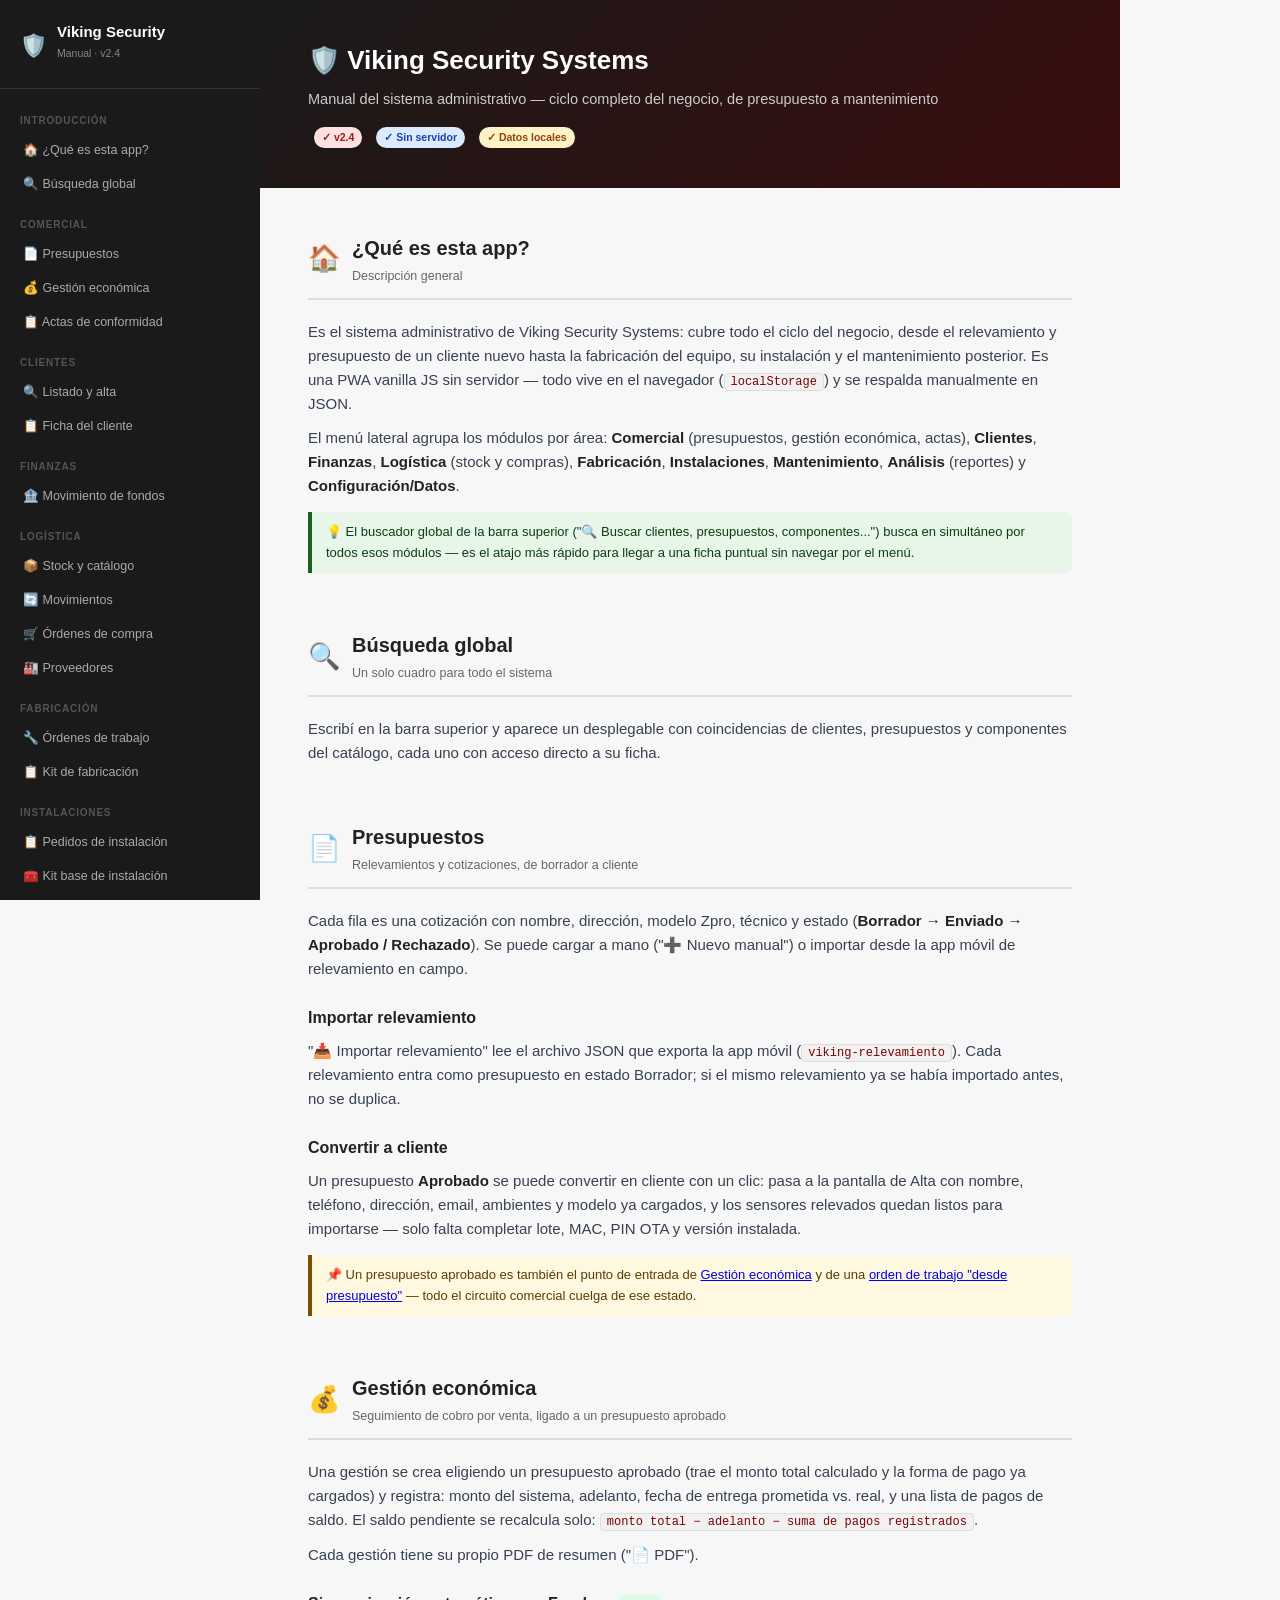
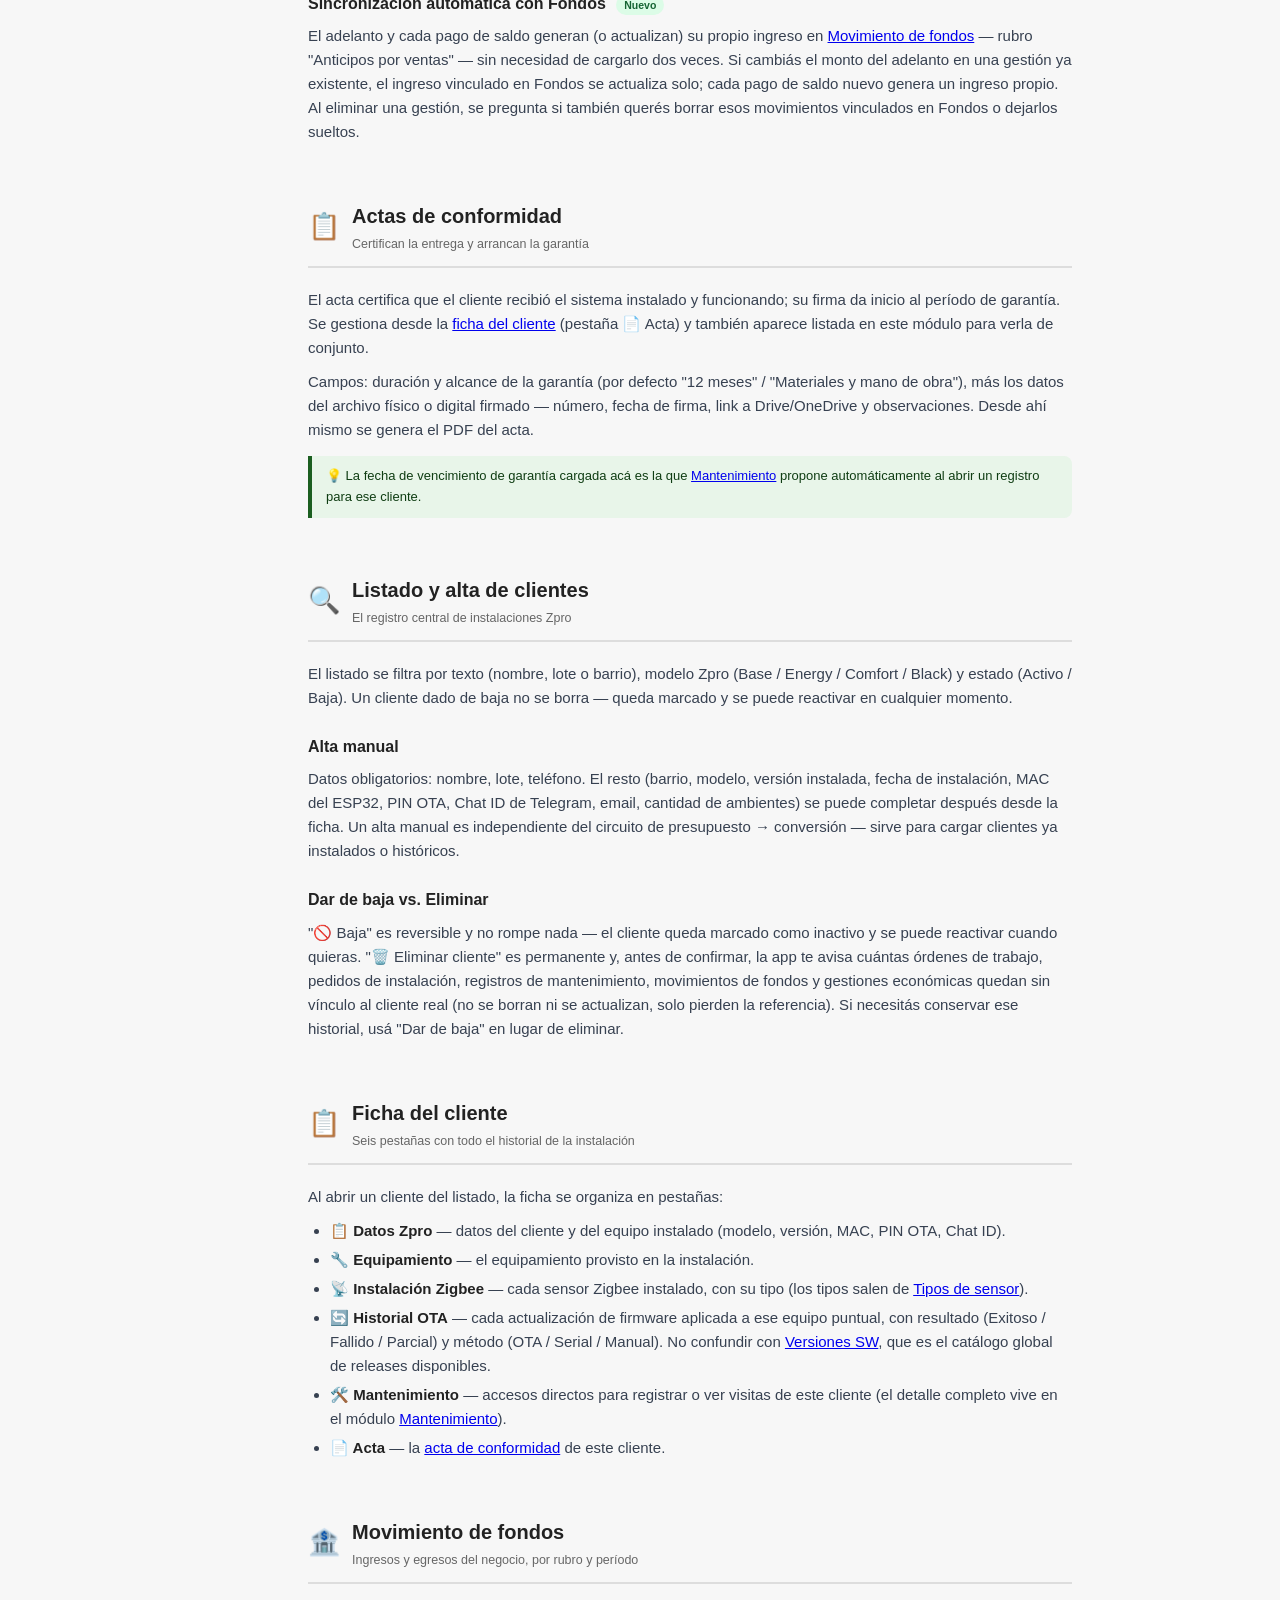
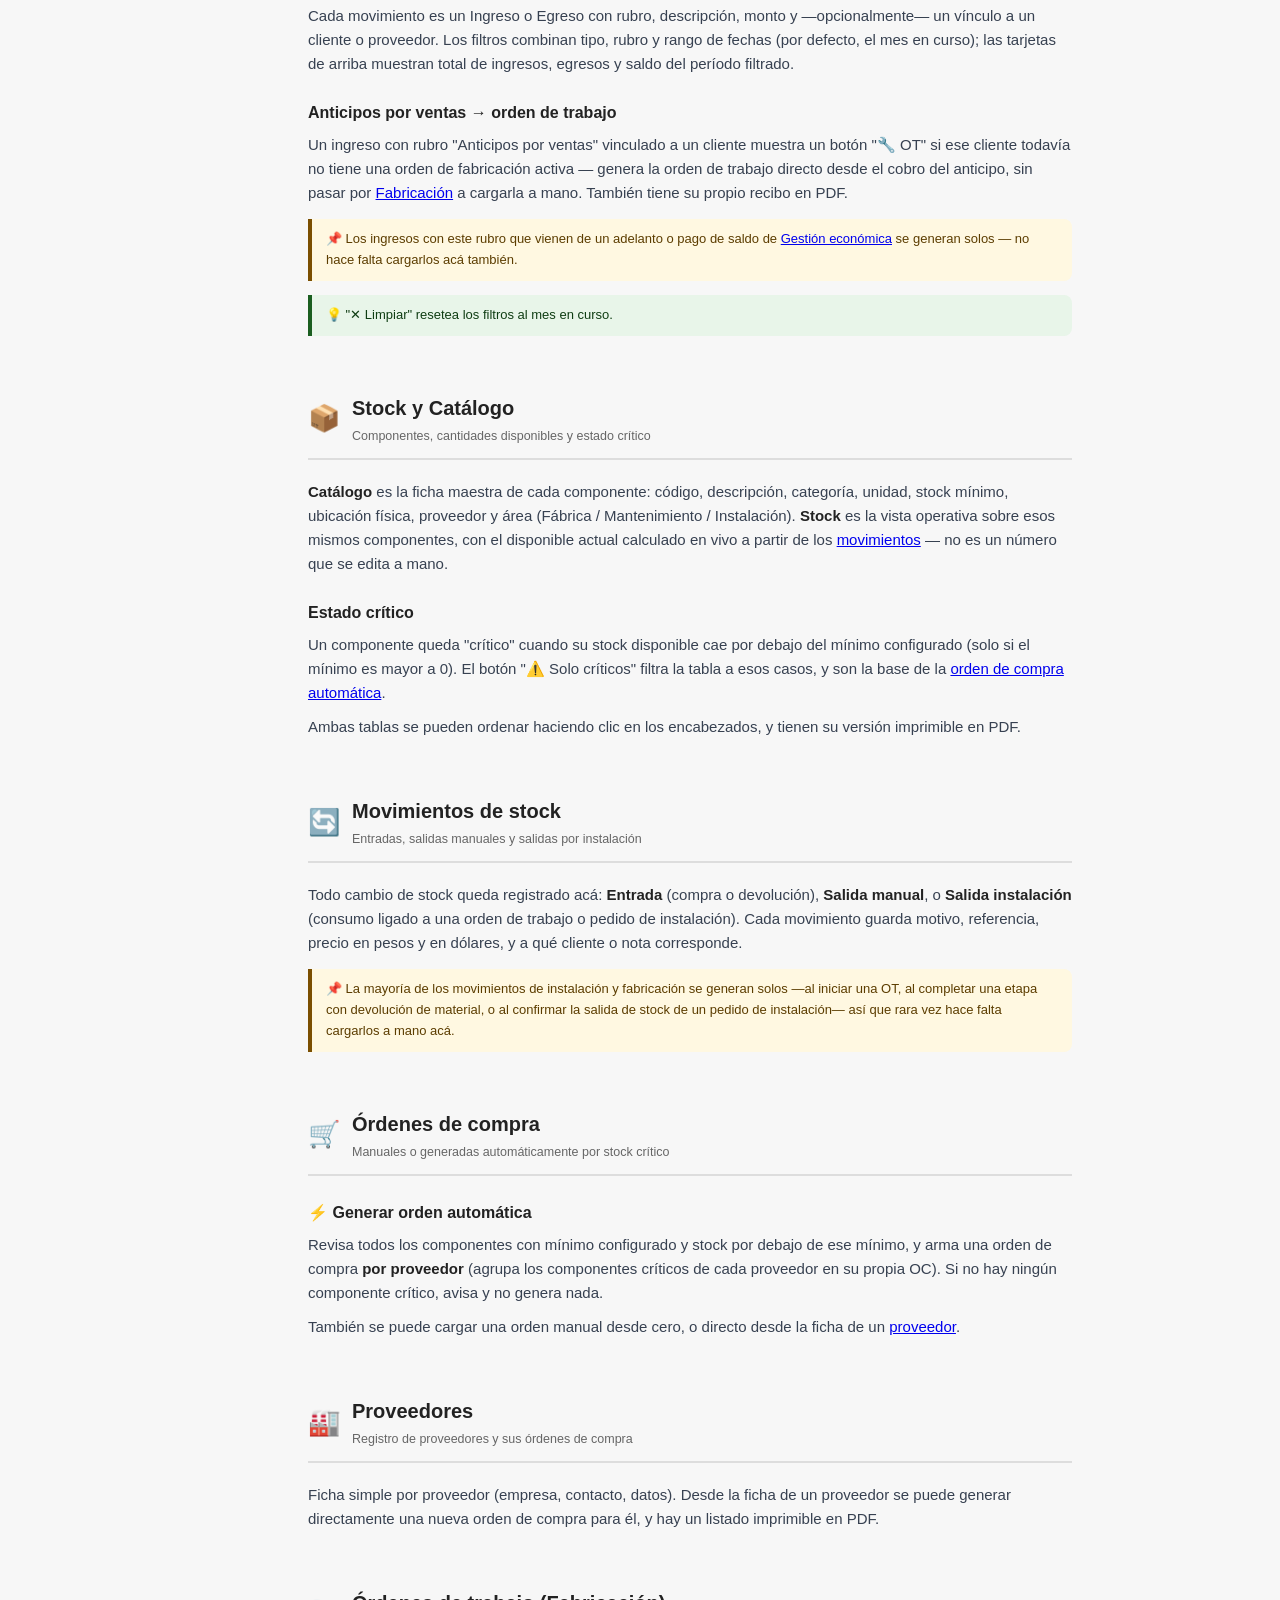
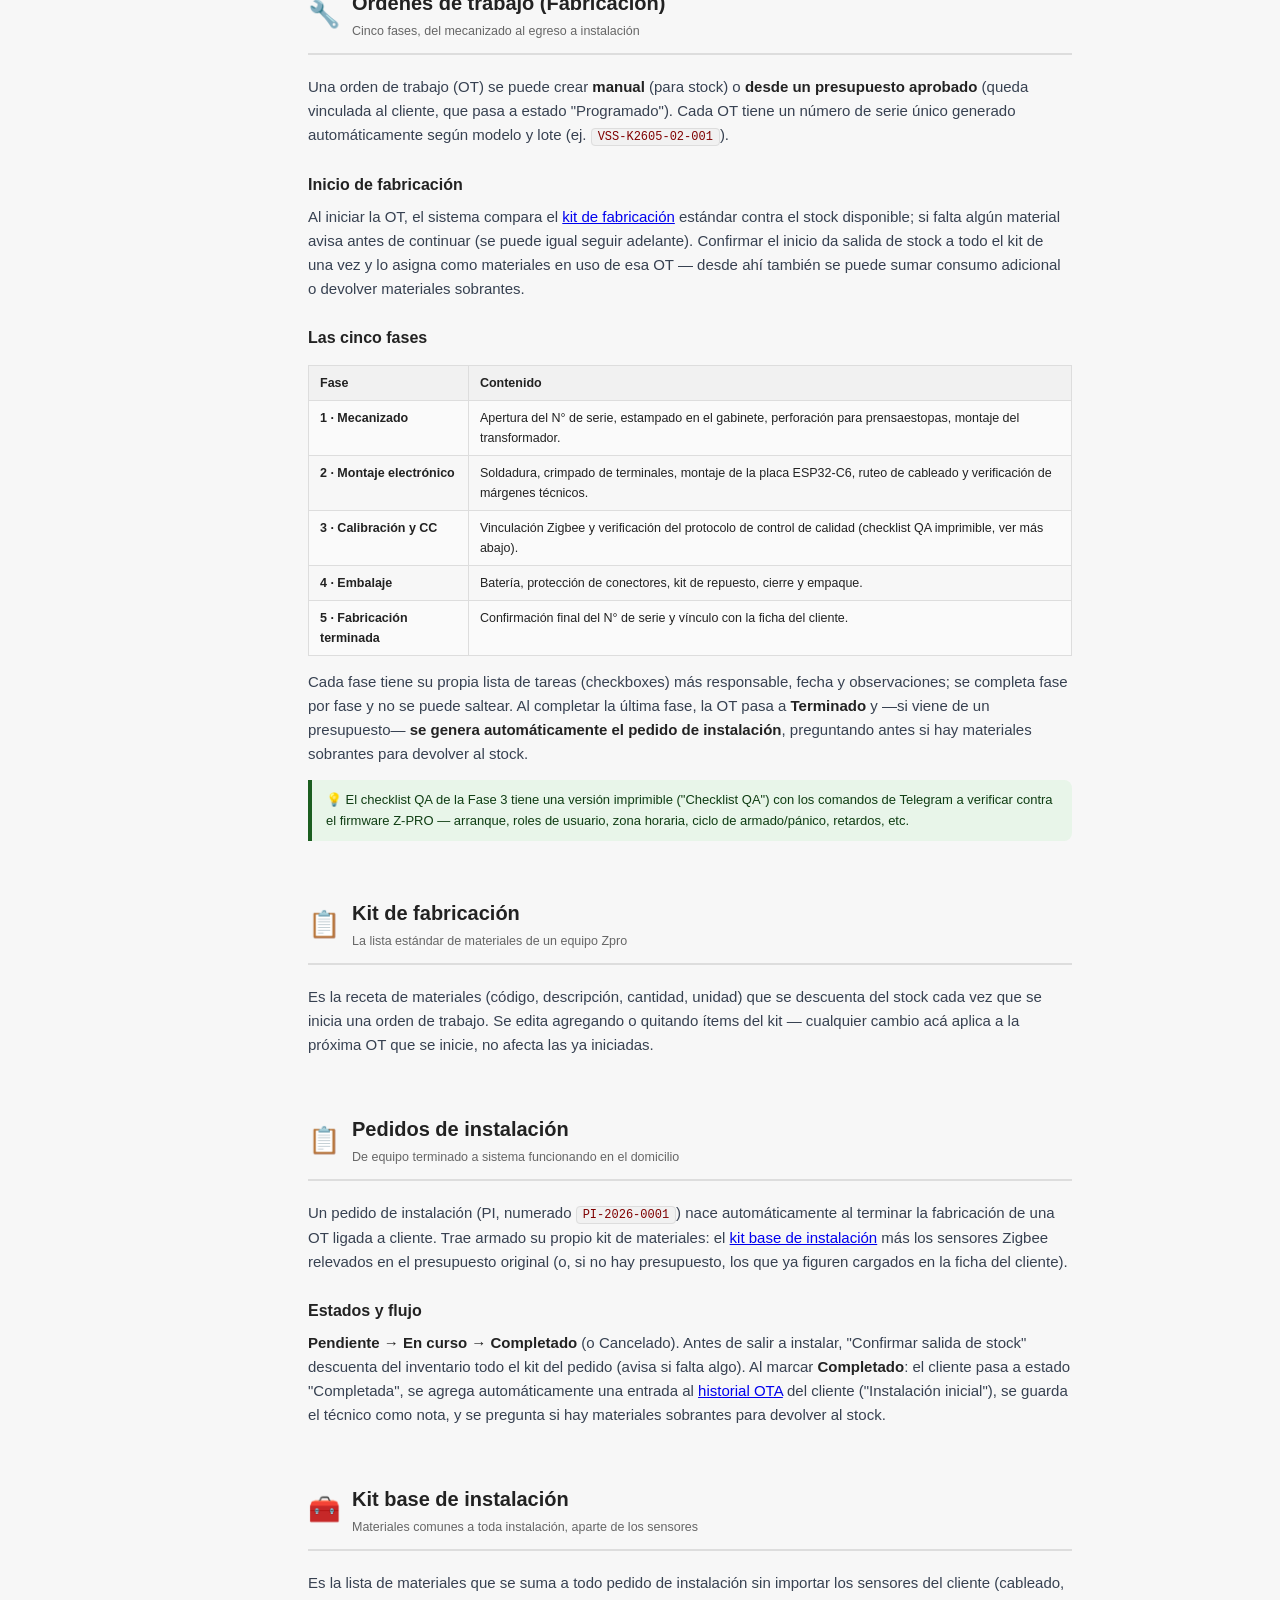
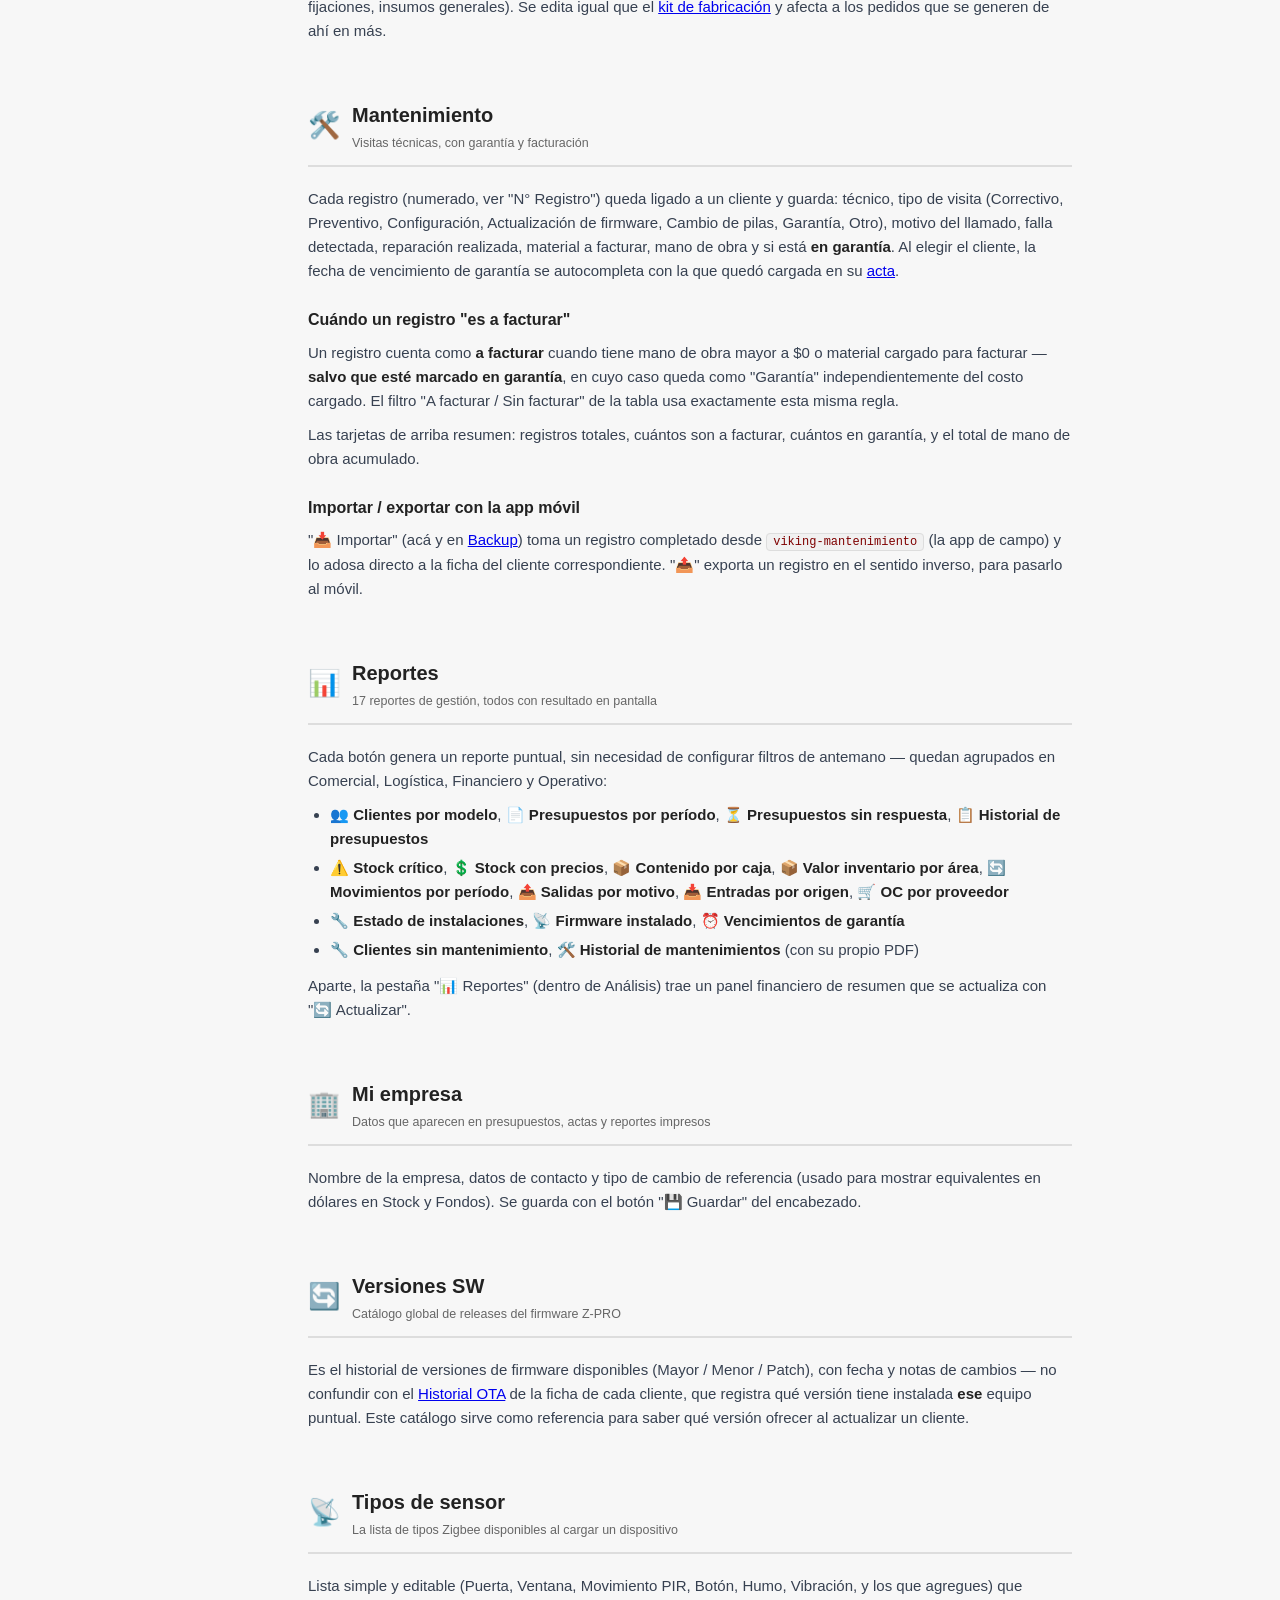
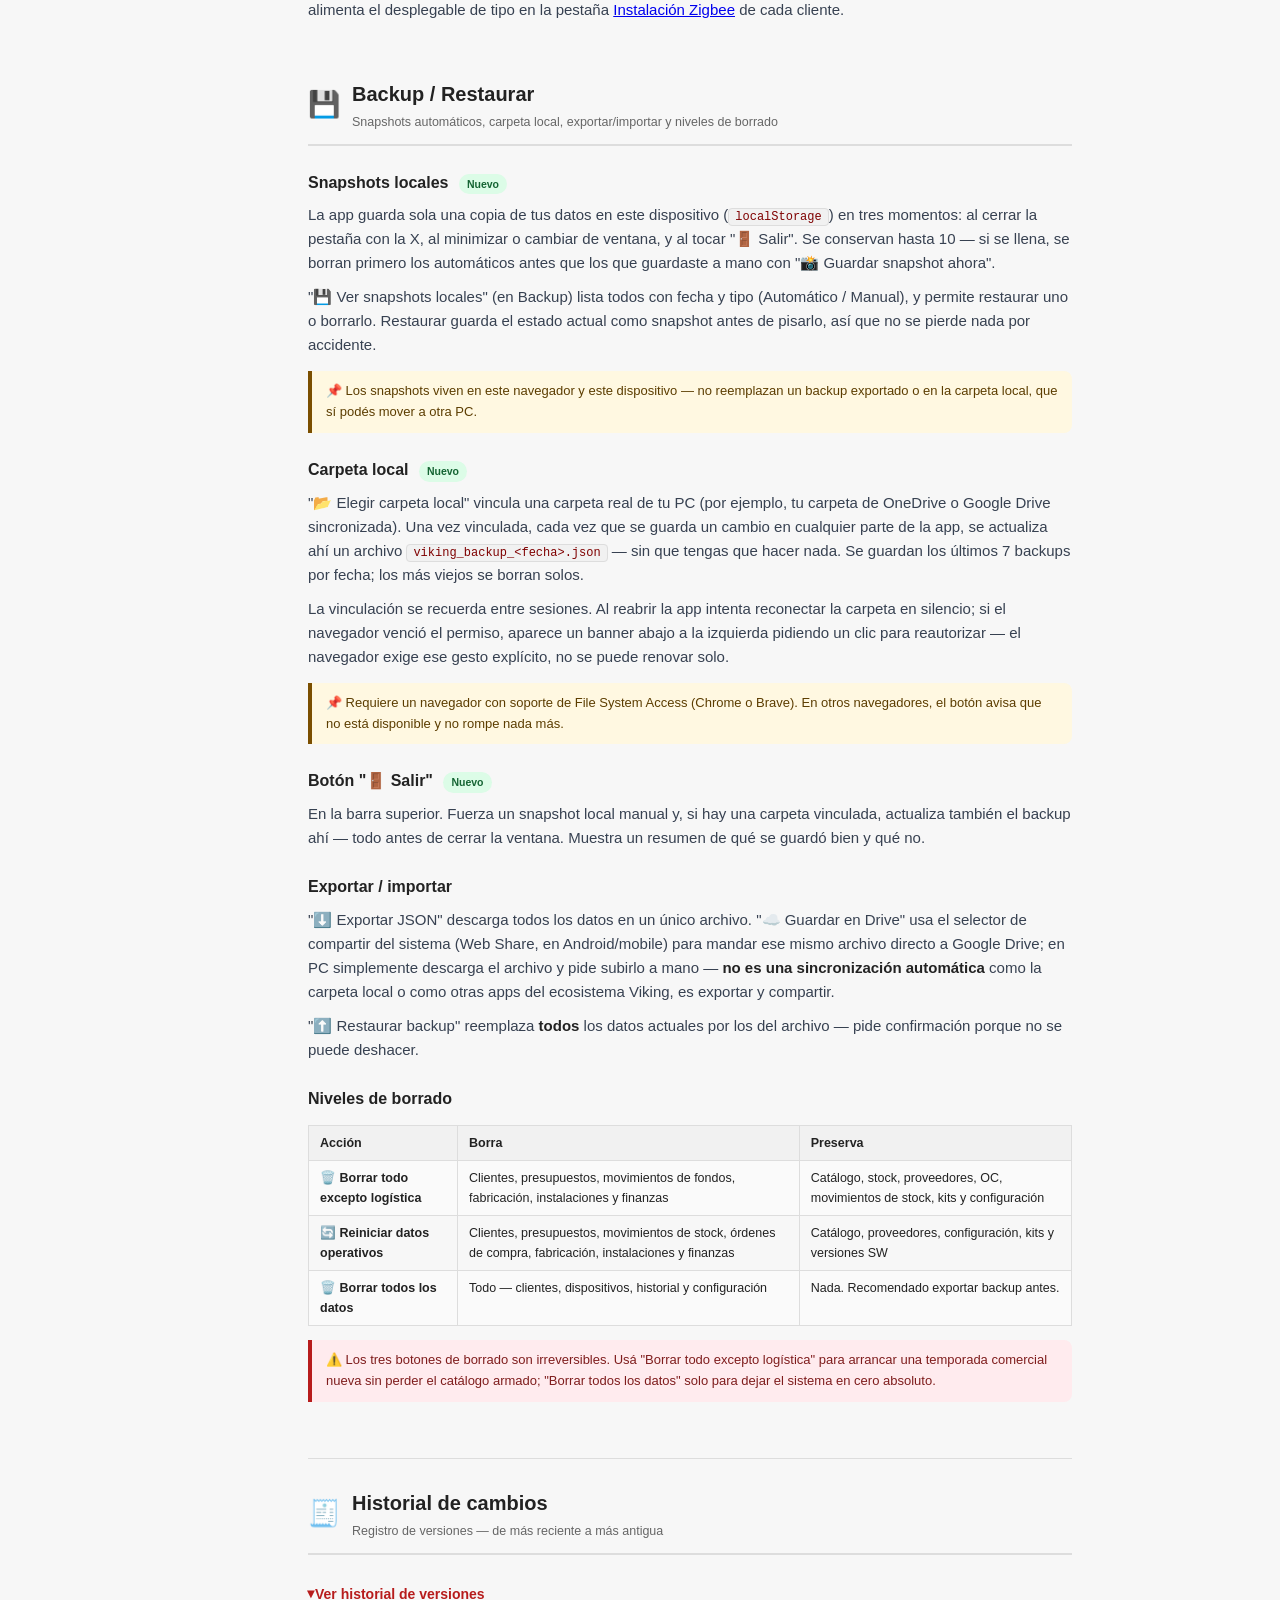
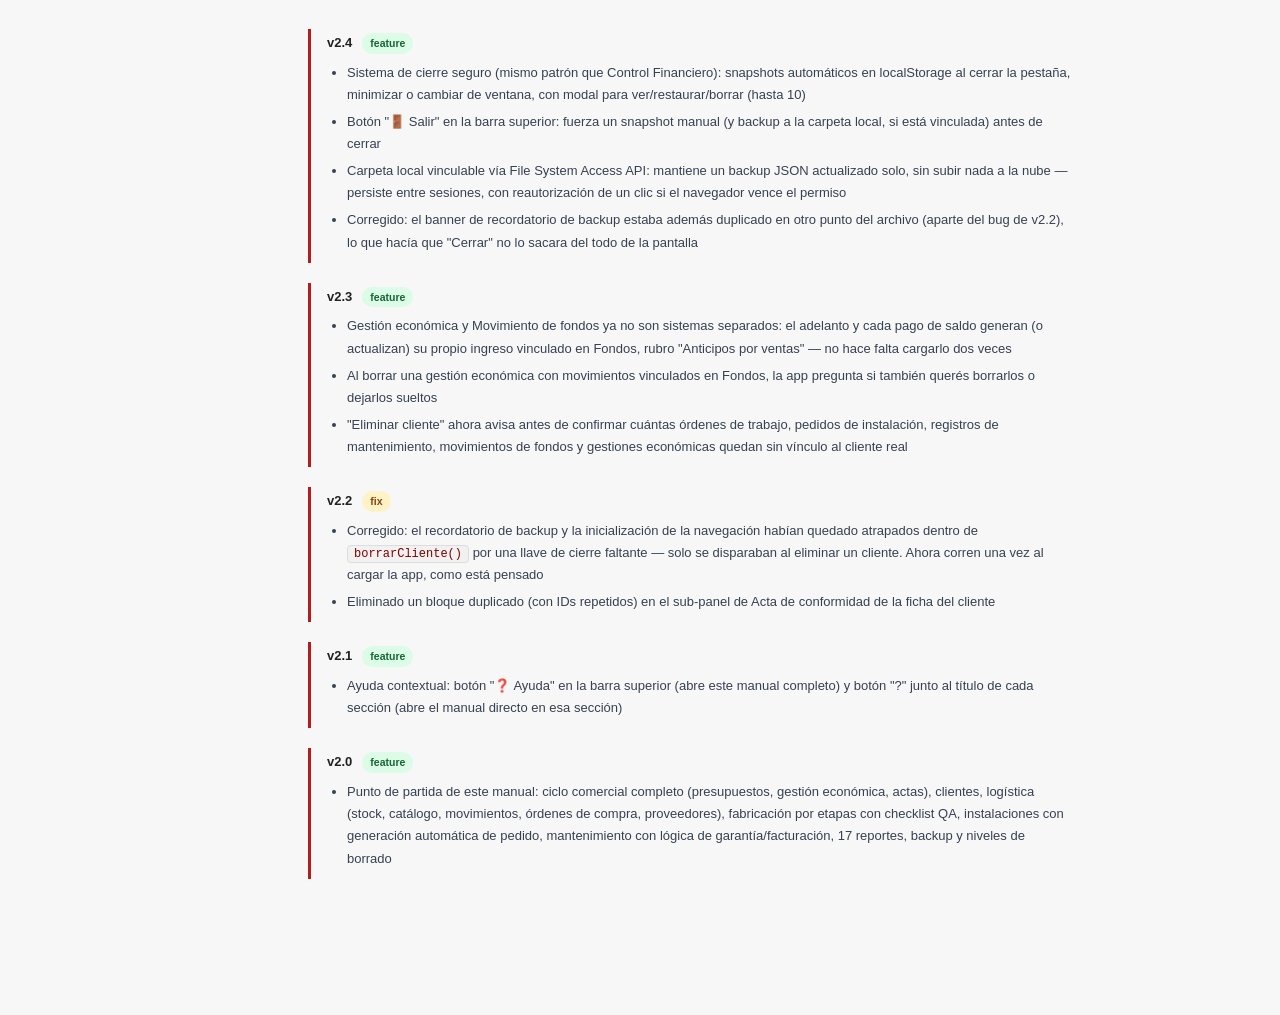
==== commit ce47c931: "v2.4: sistema de cierre seguro (snapshots + Salir) y carpeta local, igual patrón que Finanzas" ====
--- a/instructivo.html
+++ b/instructivo.html
@@ -129,7 +129,7 @@
 
 <div class="layout">
 <nav class="sidebar">
-  <div class="sidebar-logo"><span class="ico">🛡️</span><div><h1>Viking Security</h1><p>Manual · v2.3</p></div></div>
+  <div class="sidebar-logo"><span class="ico">🛡️</span><div><h1>Viking Security</h1><p>Manual · v2.4</p></div></div>
 
   <div class="section-label">Introducción</div>
   <a href="#intro">🏠 ¿Qué es esta app?</a>
@@ -181,7 +181,7 @@
     <h1>🛡️ Viking Security Systems</h1>
     <p>Manual del sistema administrativo — ciclo completo del negocio, de presupuesto a mantenimiento</p>
     <div class="hero-badges">
-      <span class="badge badge-red">✓ v2.3</span>
+      <span class="badge badge-red">✓ v2.4</span>
       <span class="badge badge-blue">✓ Sin servidor</span>
       <span class="badge badge-amber">✓ Datos locales</span>
     </div>
@@ -448,10 +448,24 @@
   <section class="section" id="backup">
     <div class="section-header">
       <span class="section-icon">💾</span>
-      <div><div class="section-title">Backup / Restaurar</div><div class="section-subtitle">Exportar, importar, y los distintos niveles de borrado</div></div>
-    </div>
+      <div><div class="section-title">Backup / Restaurar</div><div class="section-subtitle">Snapshots automáticos, carpeta local, exportar/importar y niveles de borrado</div></div>
+    </div>
+
+    <h2>Snapshots locales <span class="badge badge-green">Nuevo</span></h2>
+    <p>La app guarda sola una copia de tus datos en este dispositivo (<code>localStorage</code>) en tres momentos: al cerrar la pestaña con la X, al minimizar o cambiar de ventana, y al tocar "🚪 Salir". Se conservan hasta 10 — si se llena, se borran primero los automáticos antes que los que guardaste a mano con "📸 Guardar snapshot ahora".</p>
+    <p>"💾 Ver snapshots locales" (en Backup) lista todos con fecha y tipo (Automático / Manual), y permite restaurar uno o borrarlo. Restaurar guarda el estado actual como snapshot antes de pisarlo, así que no se pierde nada por accidente.</p>
+    <div class="note">📌 Los snapshots viven en este navegador y este dispositivo — no reemplazan un backup exportado o en la carpeta local, que sí podés mover a otra PC.</div>
+
+    <h2>Carpeta local <span class="badge badge-green">Nuevo</span></h2>
+    <p>"📂 Elegir carpeta local" vincula una carpeta real de tu PC (por ejemplo, tu carpeta de OneDrive o Google Drive sincronizada). Una vez vinculada, cada vez que se guarda un cambio en cualquier parte de la app, se actualiza ahí un archivo <code>viking_backup_&lt;fecha&gt;.json</code> — sin que tengas que hacer nada. Se guardan los últimos 7 backups por fecha; los más viejos se borran solos.</p>
+    <p>La vinculación se recuerda entre sesiones. Al reabrir la app intenta reconectar la carpeta en silencio; si el navegador venció el permiso, aparece un banner abajo a la izquierda pidiendo un clic para reautorizar — el navegador exige ese gesto explícito, no se puede renovar solo.</p>
+    <div class="note">📌 Requiere un navegador con soporte de File System Access (Chrome o Brave). En otros navegadores, el botón avisa que no está disponible y no rompe nada más.</div>
+
+    <h2>Botón "🚪 Salir" <span class="badge badge-green">Nuevo</span></h2>
+    <p>En la barra superior. Fuerza un snapshot local manual y, si hay una carpeta vinculada, actualiza también el backup ahí — todo antes de cerrar la ventana. Muestra un resumen de qué se guardó bien y qué no.</p>
+
     <h2>Exportar / importar</h2>
-    <p>"⬇️ Exportar JSON" descarga todos los datos en un único archivo. "☁️ Guardar en Drive" usa el selector de compartir del sistema (Web Share, en Android/mobile) para mandar ese mismo archivo directo a Google Drive; en PC simplemente descarga el archivo y pide subirlo a mano — <b>no es una sincronización automática</b> como en otras apps del ecosistema Viking, es exportar y compartir.</p>
+    <p>"⬇️ Exportar JSON" descarga todos los datos en un único archivo. "☁️ Guardar en Drive" usa el selector de compartir del sistema (Web Share, en Android/mobile) para mandar ese mismo archivo directo a Google Drive; en PC simplemente descarga el archivo y pide subirlo a mano — <b>no es una sincronización automática</b> como la carpeta local o como otras apps del ecosistema Viking, es exportar y compartir.</p>
     <p>"⬆️ Restaurar backup" reemplaza <b>todos</b> los datos actuales por los del archivo — pide confirmación porque no se puede deshacer.</p>
 
     <h2>Niveles de borrado</h2>
@@ -477,6 +491,16 @@
       <summary class="changelog-summary">Ver historial de versiones</summary>
 
       <div class="changelog-entry">
+        <div class="changelog-version"><span class="v-num">v2.4</span><span class="changelog-tag tag-feature">feature</span></div>
+        <ul class="changelog-list">
+          <li>Sistema de cierre seguro (mismo patrón que Control Financiero): snapshots automáticos en localStorage al cerrar la pestaña, minimizar o cambiar de ventana, con modal para ver/restaurar/borrar (hasta 10)</li>
+          <li>Botón "🚪 Salir" en la barra superior: fuerza un snapshot manual (y backup a la carpeta local, si está vinculada) antes de cerrar</li>
+          <li>Carpeta local vinculable vía File System Access API: mantiene un backup JSON actualizado solo, sin subir nada a la nube — persiste entre sesiones, con reautorización de un clic si el navegador vence el permiso</li>
+          <li>Corregido: el banner de recordatorio de backup estaba además duplicado en otro punto del archivo (aparte del bug de v2.2), lo que hacía que "Cerrar" no lo sacara del todo de la pantalla</li>
+        </ul>
+      </div>
+
+      <div class="changelog-entry">
         <div class="changelog-version"><span class="v-num">v2.3</span><span class="changelog-tag tag-feature">feature</span></div>
         <ul class="changelog-list">
           <li>Gestión económica y Movimiento de fondos ya no son sistemas separados: el adelanto y cada pago de saldo generan (o actualizan) su propio ingreso vinculado en Fondos, rubro "Anticipos por ventas" — no hace falta cargarlo dos veces</li>
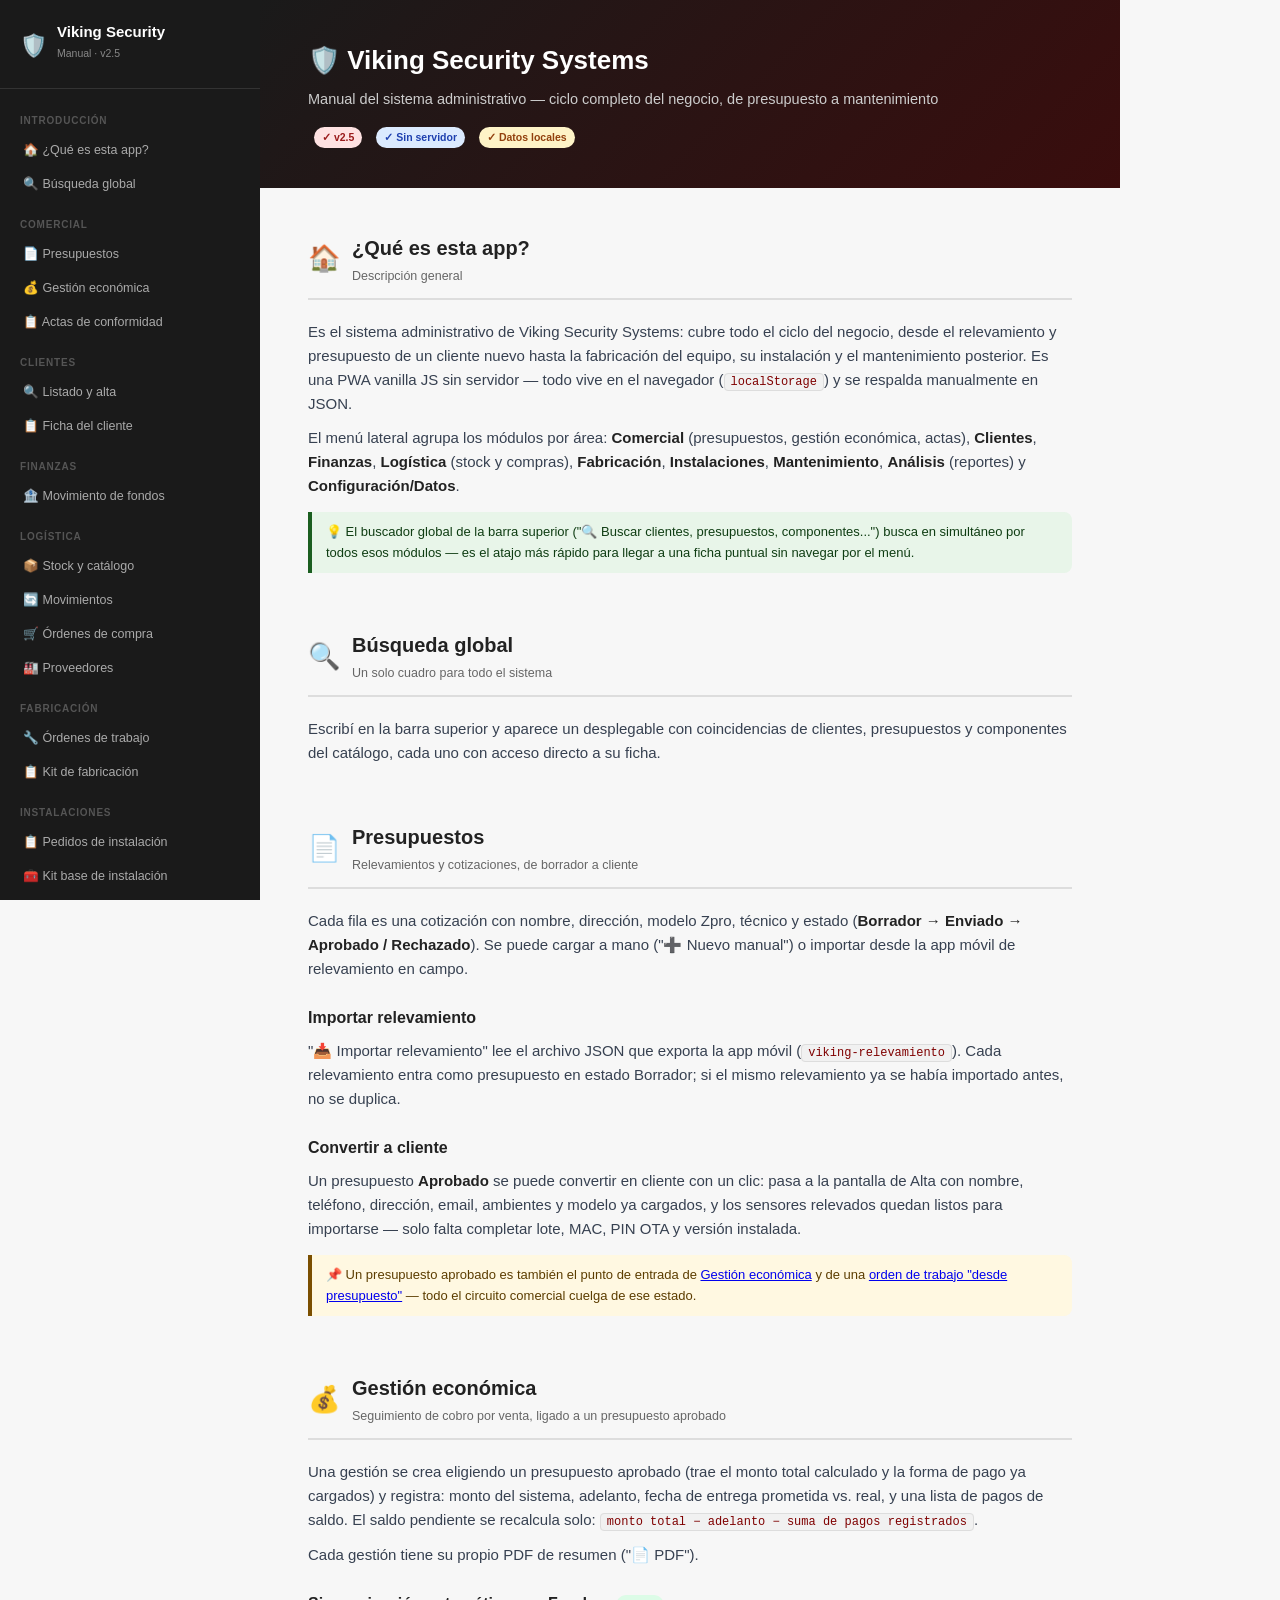
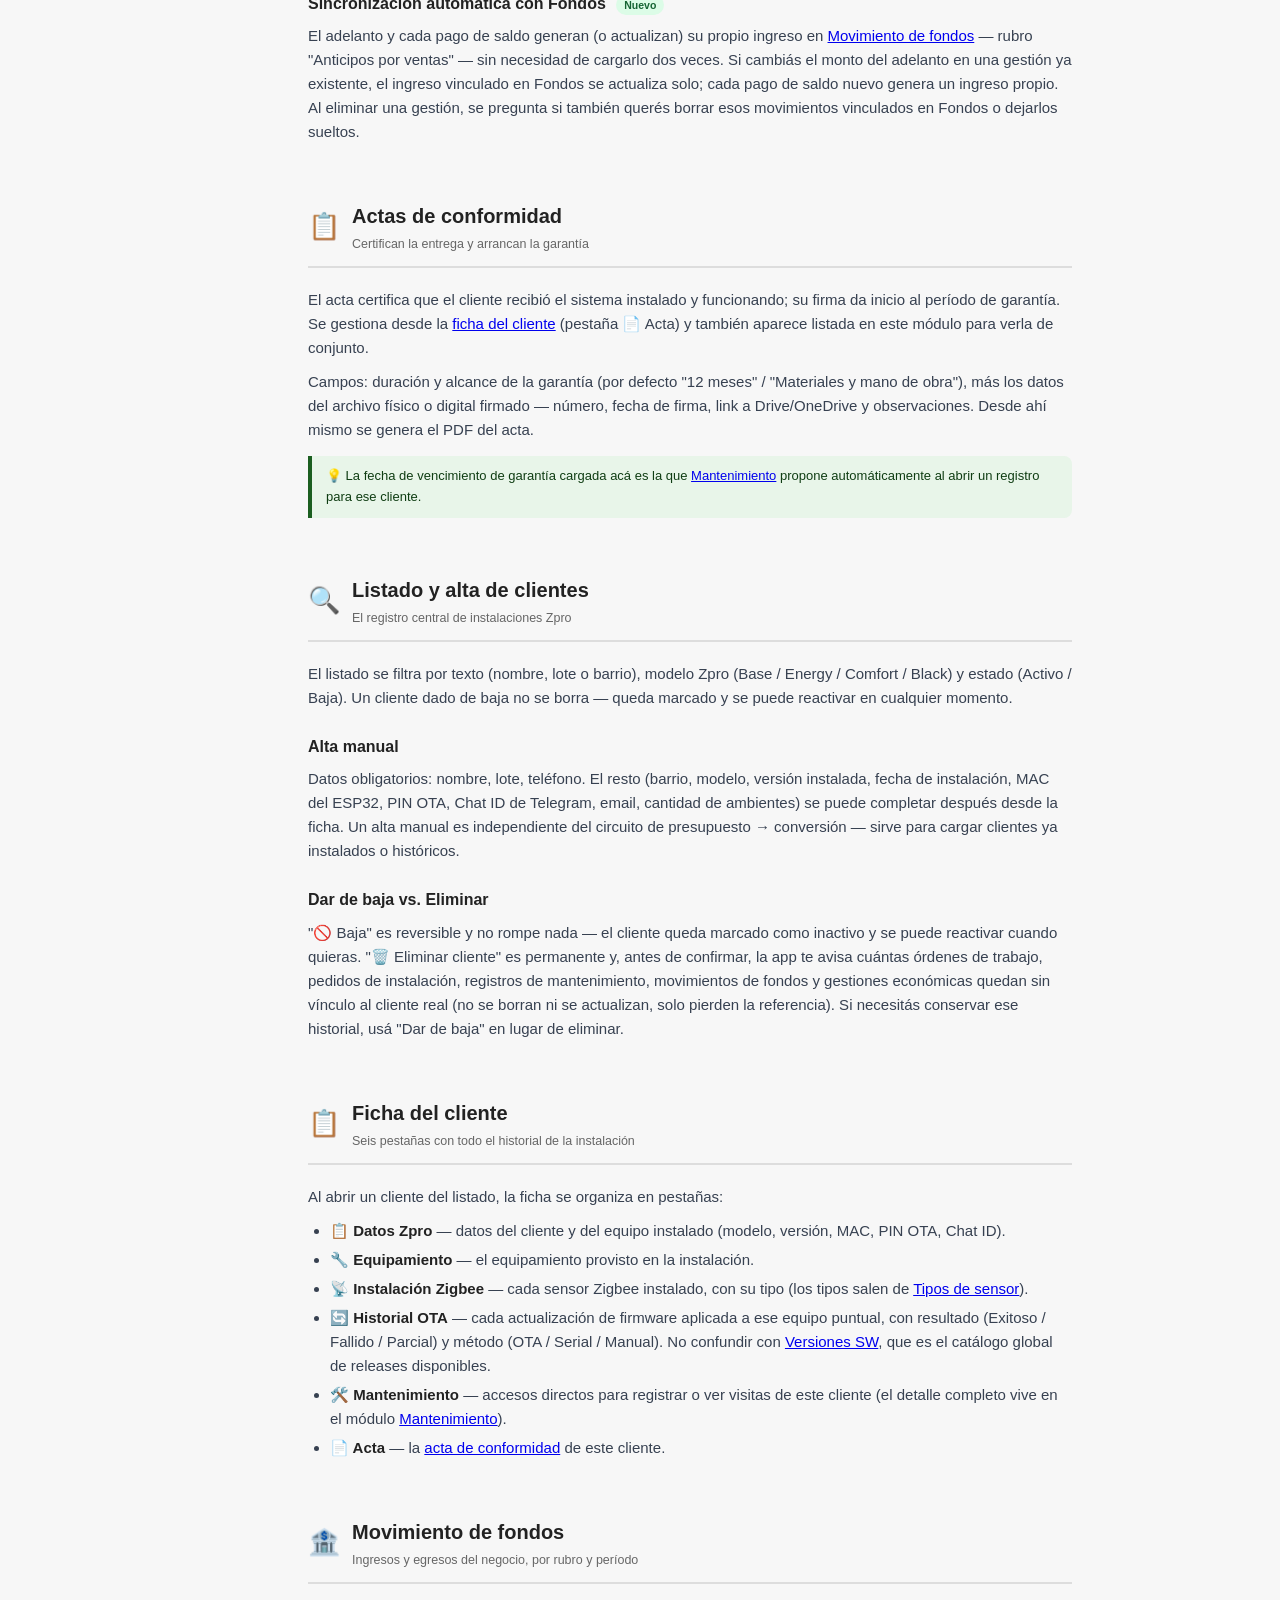
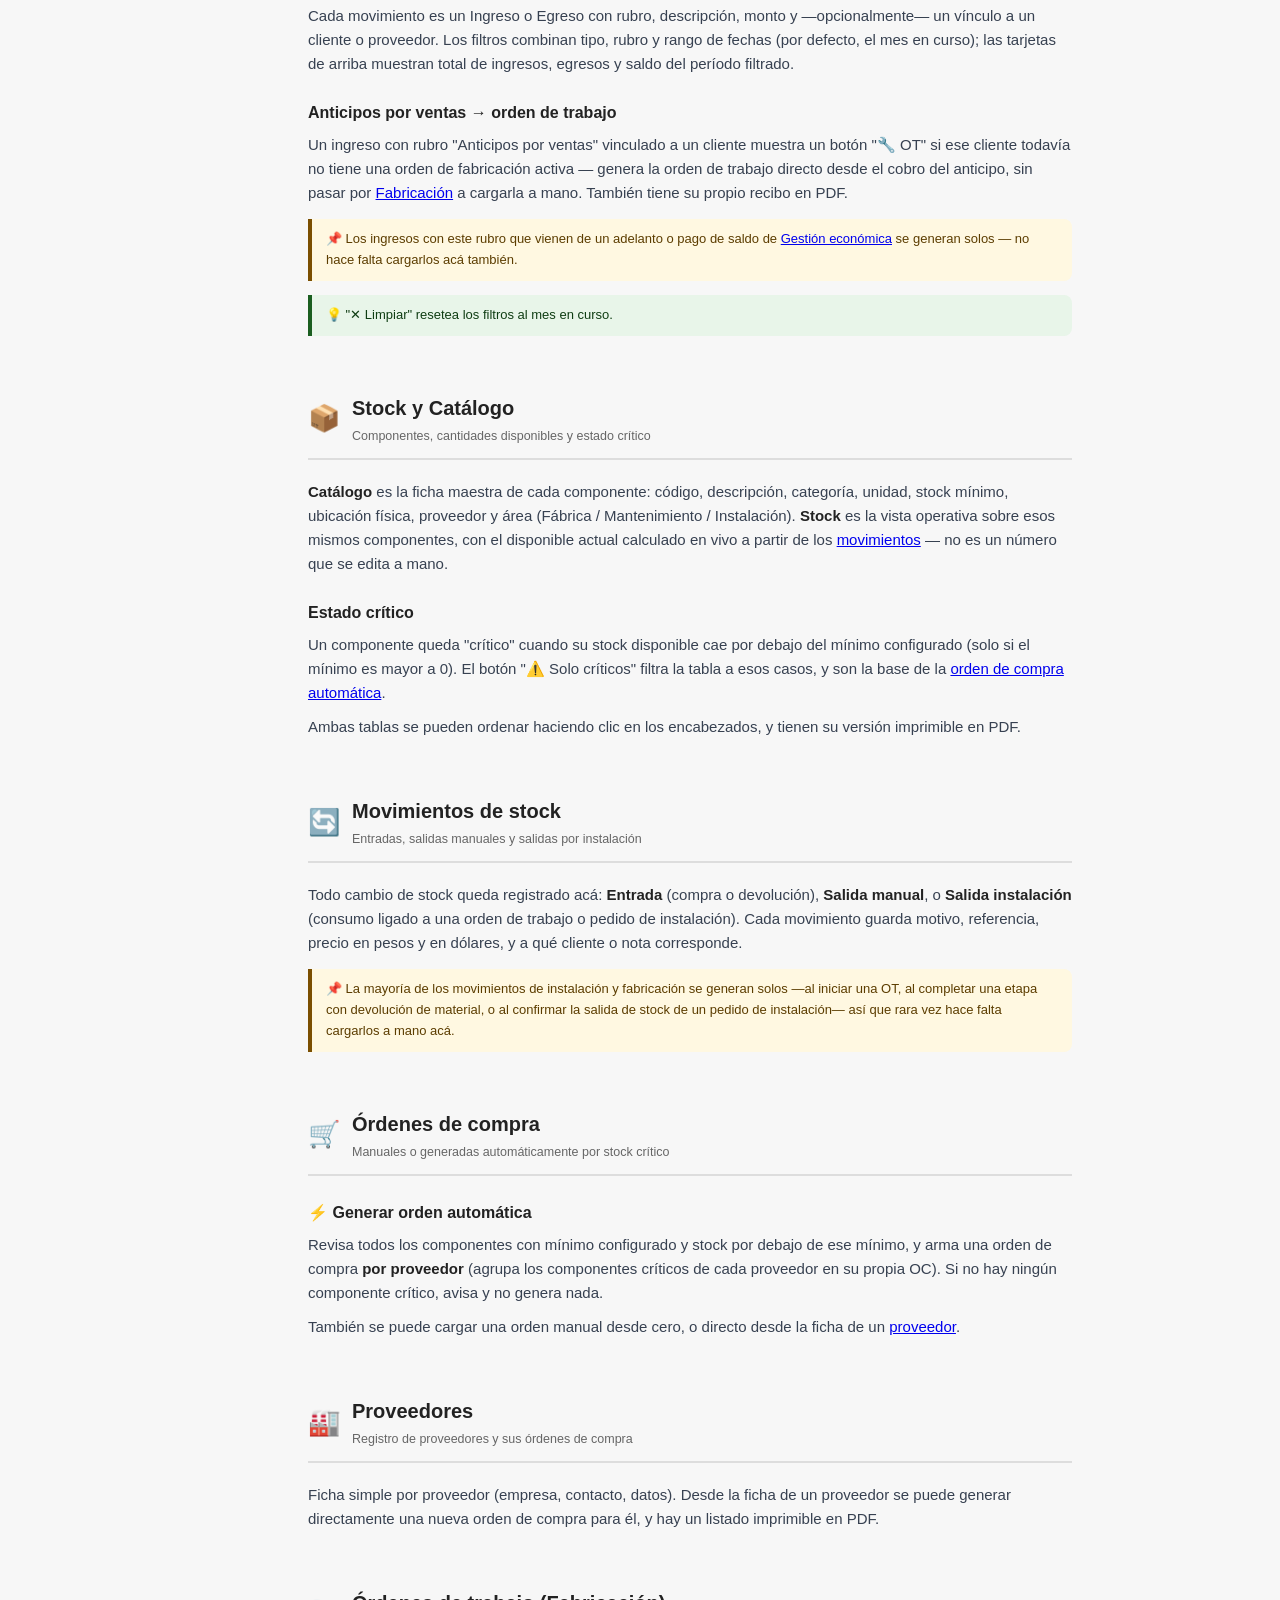
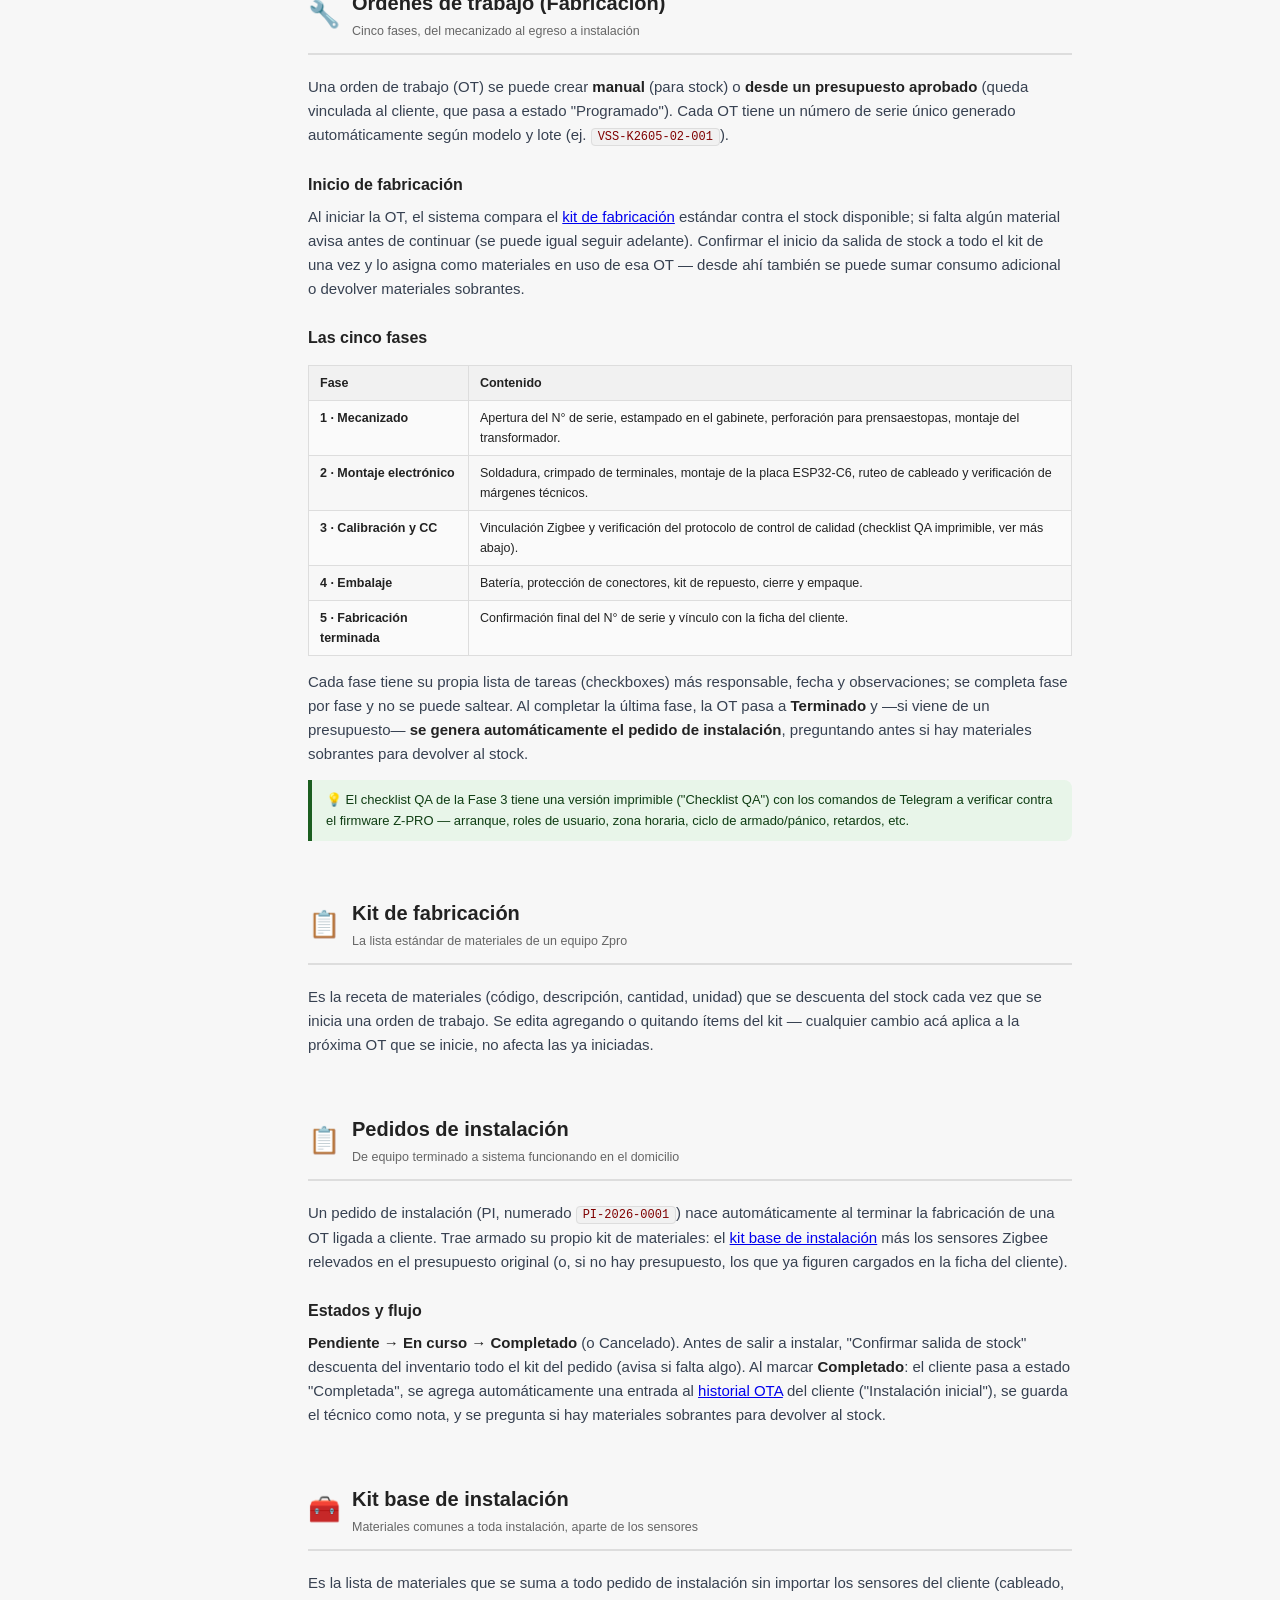
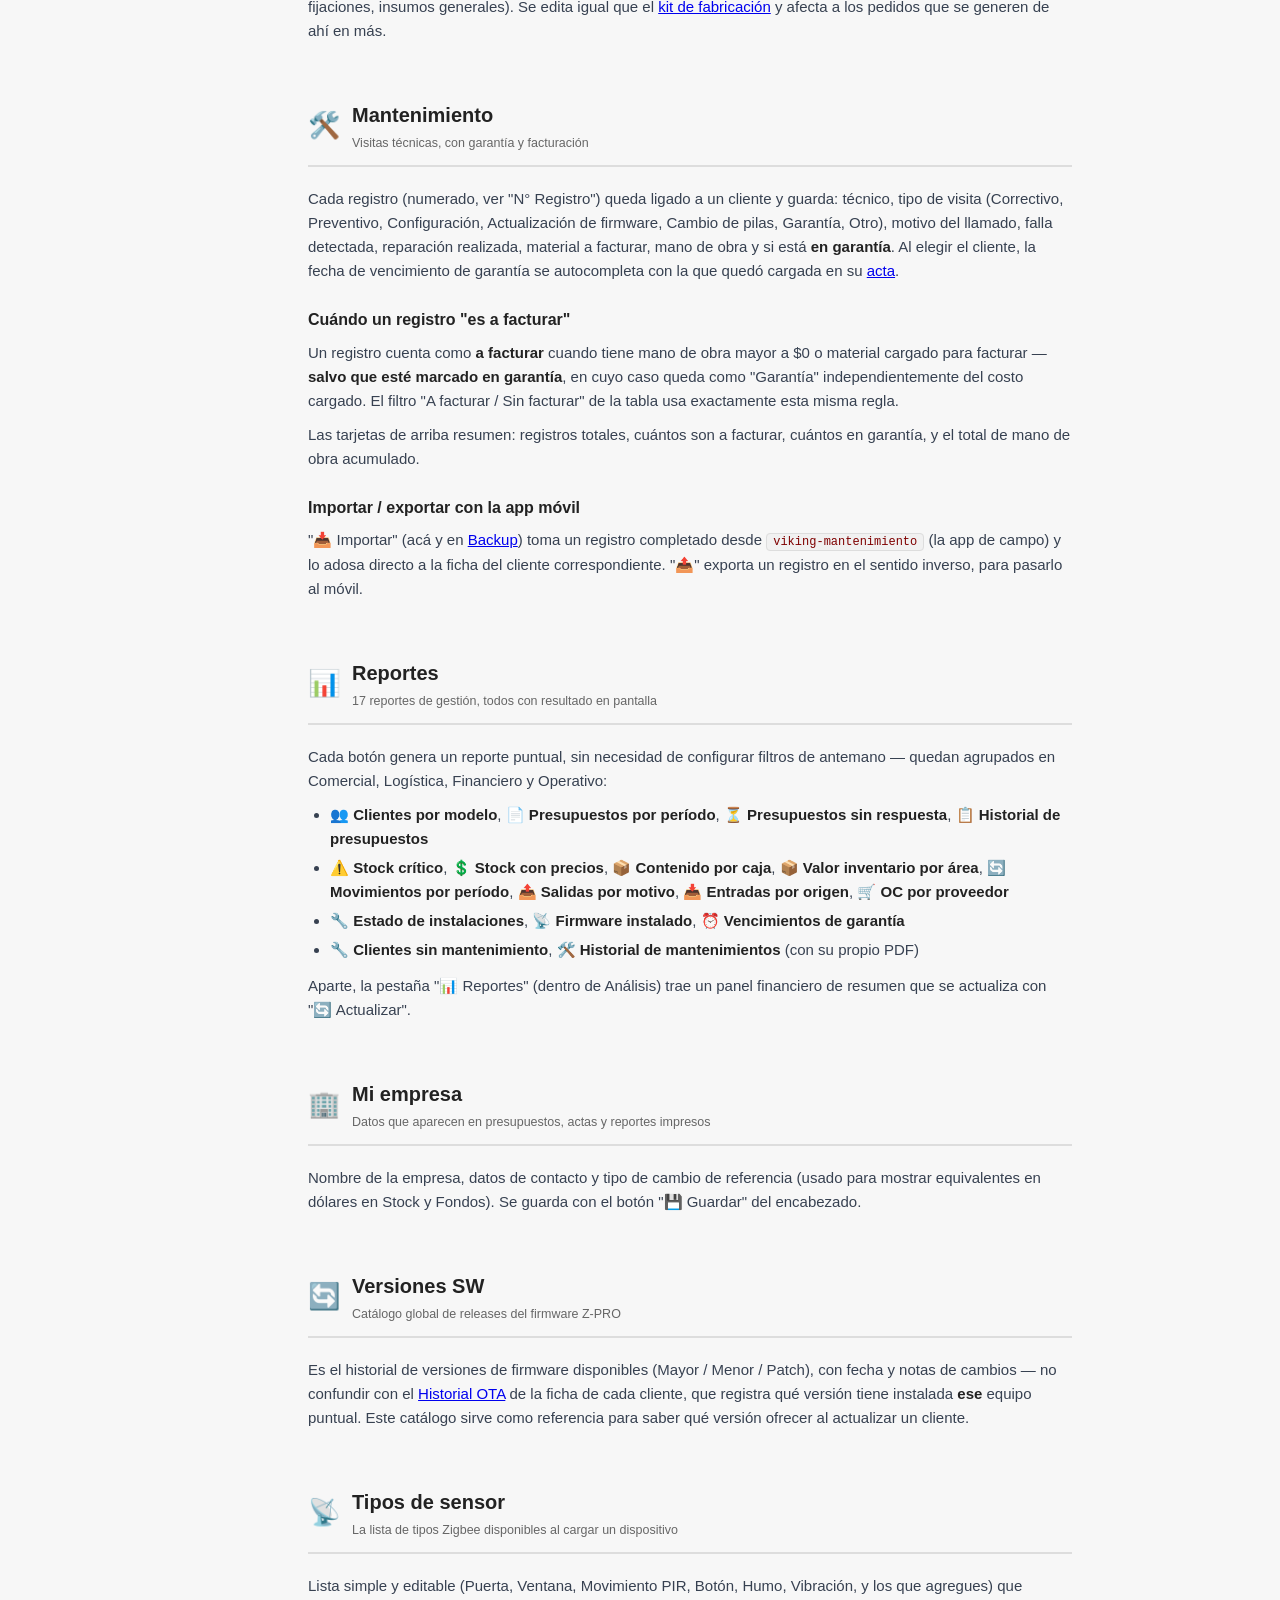
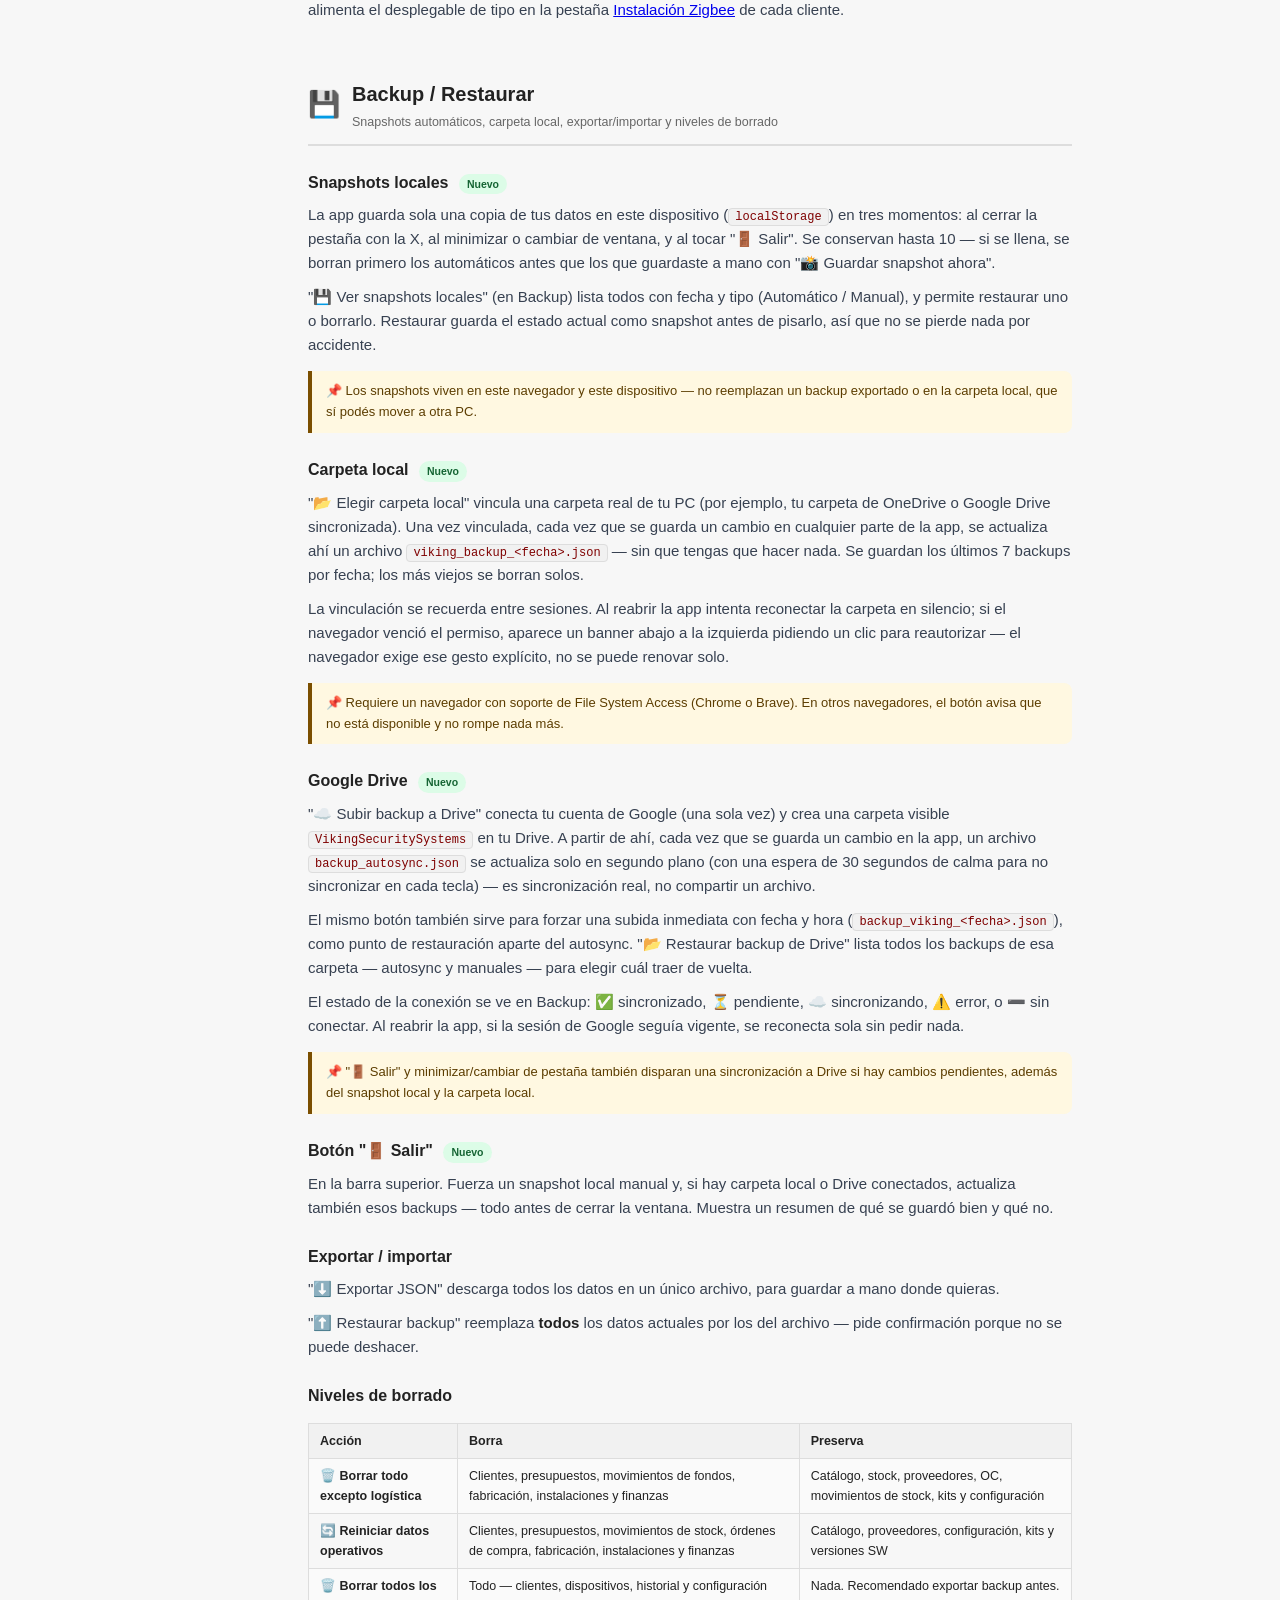
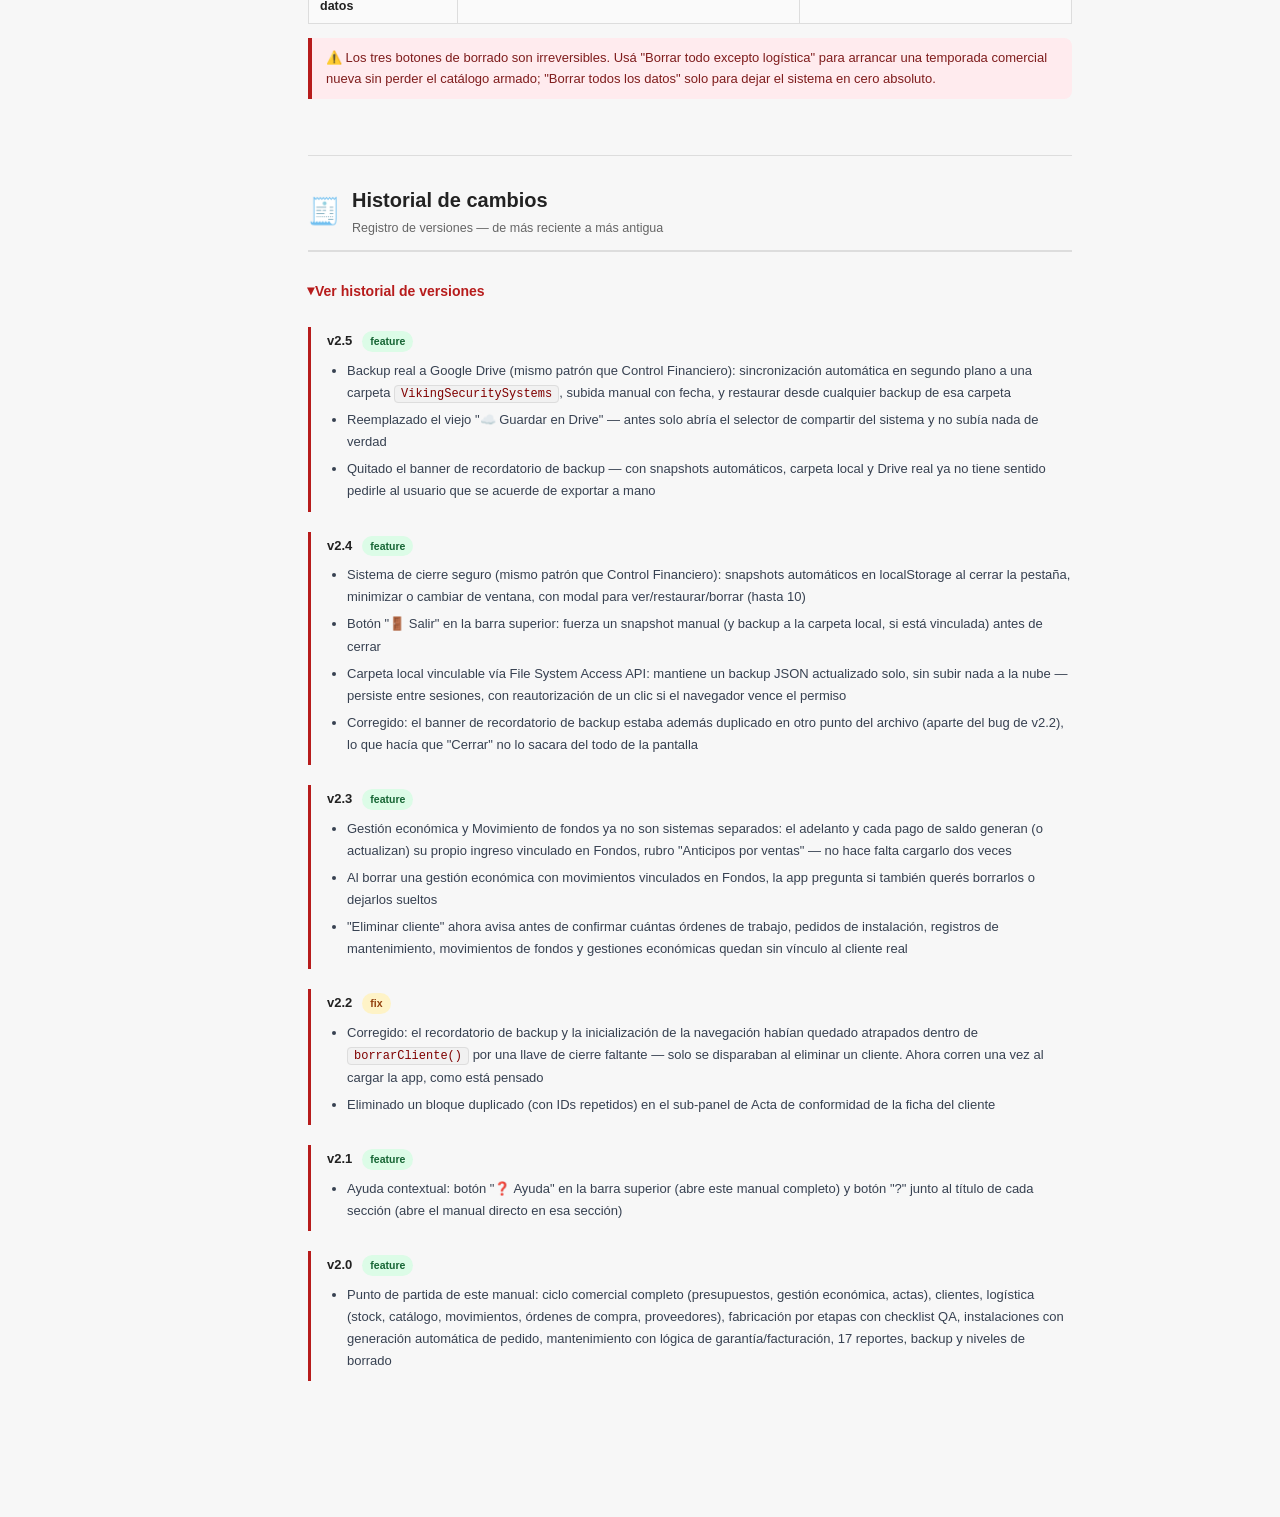
==== commit 22b72723: "v2.5: backup real a Google Drive (igual patron Finanzas), quitar banner de recordatorio obsoleto" ====
--- a/instructivo.html
+++ b/instructivo.html
@@ -129,7 +129,7 @@
 
 <div class="layout">
 <nav class="sidebar">
-  <div class="sidebar-logo"><span class="ico">🛡️</span><div><h1>Viking Security</h1><p>Manual · v2.4</p></div></div>
+  <div class="sidebar-logo"><span class="ico">🛡️</span><div><h1>Viking Security</h1><p>Manual · v2.5</p></div></div>
 
   <div class="section-label">Introducción</div>
   <a href="#intro">🏠 ¿Qué es esta app?</a>
@@ -181,7 +181,7 @@
     <h1>🛡️ Viking Security Systems</h1>
     <p>Manual del sistema administrativo — ciclo completo del negocio, de presupuesto a mantenimiento</p>
     <div class="hero-badges">
-      <span class="badge badge-red">✓ v2.4</span>
+      <span class="badge badge-red">✓ v2.5</span>
       <span class="badge badge-blue">✓ Sin servidor</span>
       <span class="badge badge-amber">✓ Datos locales</span>
     </div>
@@ -461,11 +461,17 @@
     <p>La vinculación se recuerda entre sesiones. Al reabrir la app intenta reconectar la carpeta en silencio; si el navegador venció el permiso, aparece un banner abajo a la izquierda pidiendo un clic para reautorizar — el navegador exige ese gesto explícito, no se puede renovar solo.</p>
     <div class="note">📌 Requiere un navegador con soporte de File System Access (Chrome o Brave). En otros navegadores, el botón avisa que no está disponible y no rompe nada más.</div>
 
+    <h2>Google Drive <span class="badge badge-green">Nuevo</span></h2>
+    <p>"☁️ Subir backup a Drive" conecta tu cuenta de Google (una sola vez) y crea una carpeta visible <code>VikingSecuritySystems</code> en tu Drive. A partir de ahí, cada vez que se guarda un cambio en la app, un archivo <code>backup_autosync.json</code> se actualiza solo en segundo plano (con una espera de 30 segundos de calma para no sincronizar en cada tecla) — es sincronización real, no compartir un archivo.</p>
+    <p>El mismo botón también sirve para forzar una subida inmediata con fecha y hora (<code>backup_viking_&lt;fecha&gt;.json</code>), como punto de restauración aparte del autosync. "📂 Restaurar backup de Drive" lista todos los backups de esa carpeta — autosync y manuales — para elegir cuál traer de vuelta.</p>
+    <p>El estado de la conexión se ve en Backup: ✅ sincronizado, ⏳ pendiente, ☁️ sincronizando, ⚠️ error, o ➖ sin conectar. Al reabrir la app, si la sesión de Google seguía vigente, se reconecta sola sin pedir nada.</p>
+    <div class="note">📌 "🚪 Salir" y minimizar/cambiar de pestaña también disparan una sincronización a Drive si hay cambios pendientes, además del snapshot local y la carpeta local.</div>
+
     <h2>Botón "🚪 Salir" <span class="badge badge-green">Nuevo</span></h2>
-    <p>En la barra superior. Fuerza un snapshot local manual y, si hay una carpeta vinculada, actualiza también el backup ahí — todo antes de cerrar la ventana. Muestra un resumen de qué se guardó bien y qué no.</p>
+    <p>En la barra superior. Fuerza un snapshot local manual y, si hay carpeta local o Drive conectados, actualiza también esos backups — todo antes de cerrar la ventana. Muestra un resumen de qué se guardó bien y qué no.</p>
 
     <h2>Exportar / importar</h2>
-    <p>"⬇️ Exportar JSON" descarga todos los datos en un único archivo. "☁️ Guardar en Drive" usa el selector de compartir del sistema (Web Share, en Android/mobile) para mandar ese mismo archivo directo a Google Drive; en PC simplemente descarga el archivo y pide subirlo a mano — <b>no es una sincronización automática</b> como la carpeta local o como otras apps del ecosistema Viking, es exportar y compartir.</p>
+    <p>"⬇️ Exportar JSON" descarga todos los datos en un único archivo, para guardar a mano donde quieras.</p>
     <p>"⬆️ Restaurar backup" reemplaza <b>todos</b> los datos actuales por los del archivo — pide confirmación porque no se puede deshacer.</p>
 
     <h2>Niveles de borrado</h2>
@@ -489,6 +495,15 @@
 
     <details class="changelog-details" open>
       <summary class="changelog-summary">Ver historial de versiones</summary>
+
+      <div class="changelog-entry">
+        <div class="changelog-version"><span class="v-num">v2.5</span><span class="changelog-tag tag-feature">feature</span></div>
+        <ul class="changelog-list">
+          <li>Backup real a Google Drive (mismo patrón que Control Financiero): sincronización automática en segundo plano a una carpeta <code>VikingSecuritySystems</code>, subida manual con fecha, y restaurar desde cualquier backup de esa carpeta</li>
+          <li>Reemplazado el viejo "☁️ Guardar en Drive" — antes solo abría el selector de compartir del sistema y no subía nada de verdad</li>
+          <li>Quitado el banner de recordatorio de backup — con snapshots automáticos, carpeta local y Drive real ya no tiene sentido pedirle al usuario que se acuerde de exportar a mano</li>
+        </ul>
+      </div>
 
       <div class="changelog-entry">
         <div class="changelog-version"><span class="v-num">v2.4</span><span class="changelog-tag tag-feature">feature</span></div>
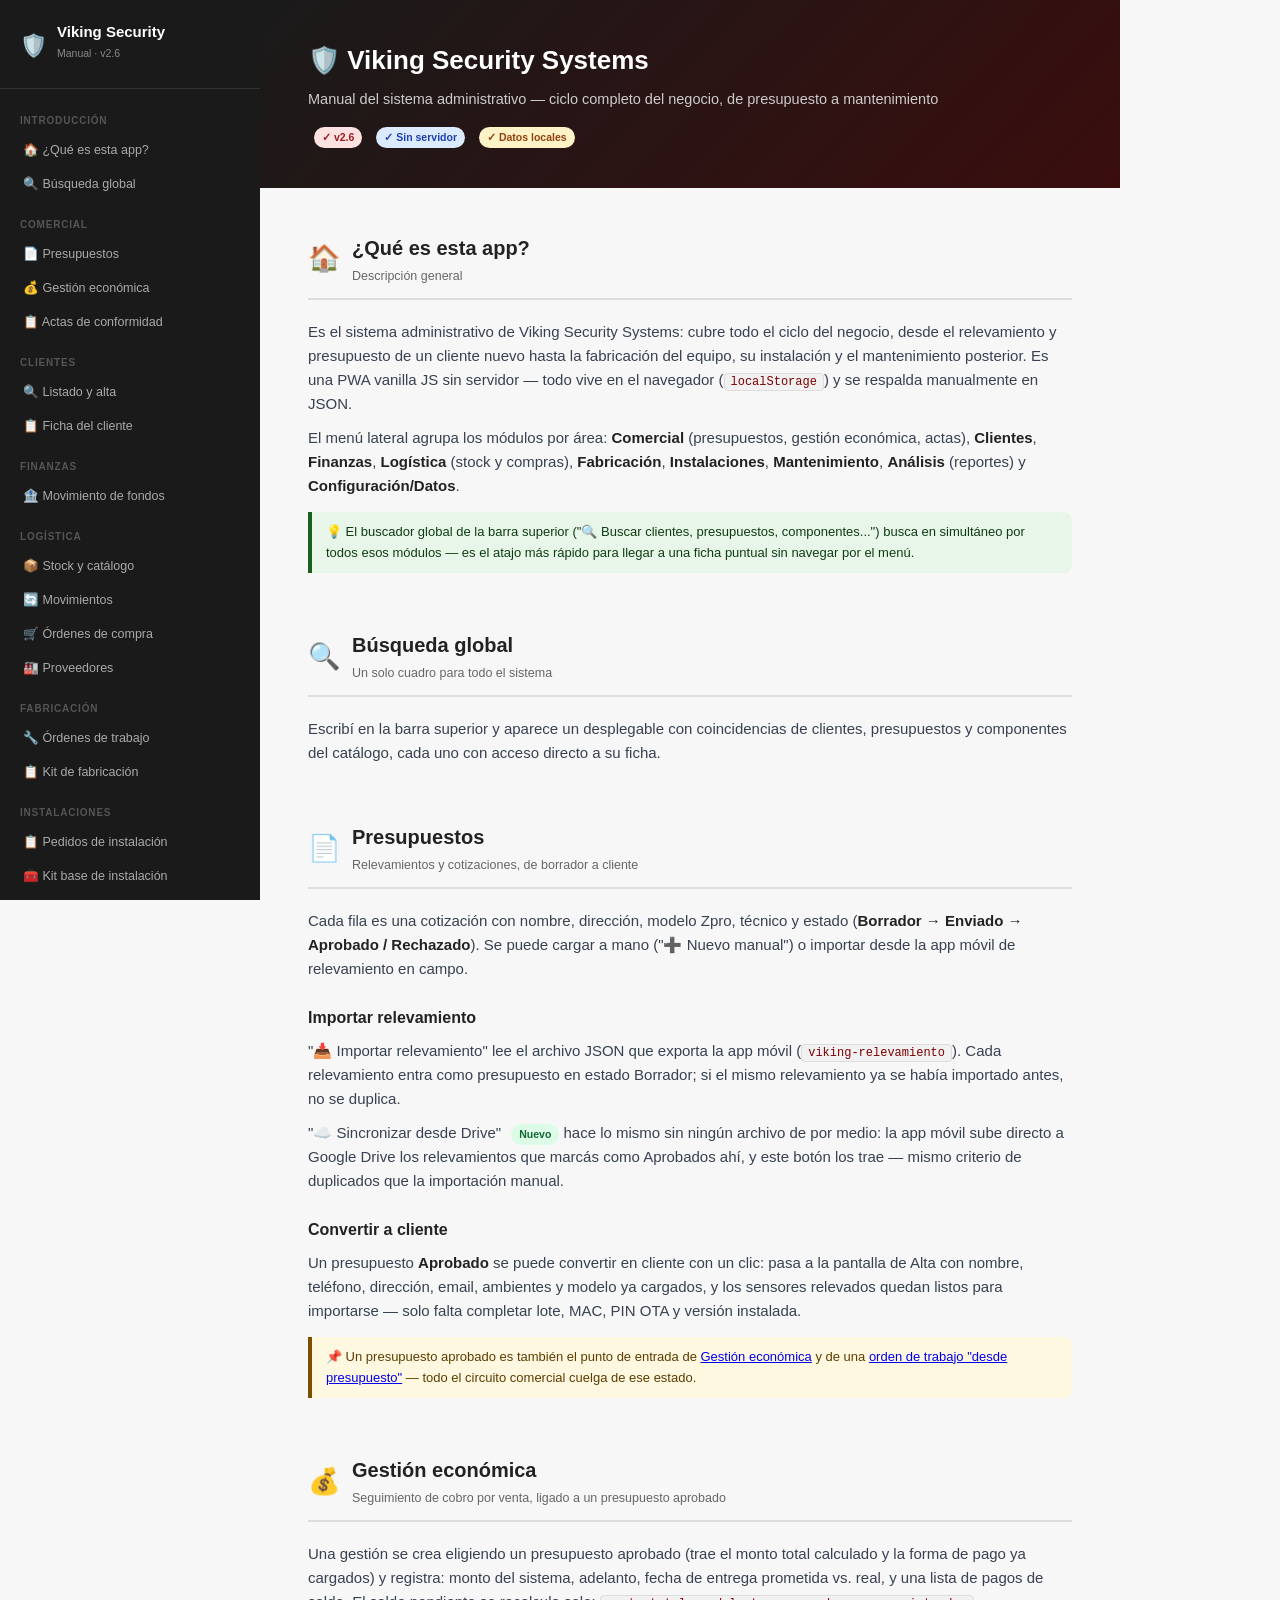
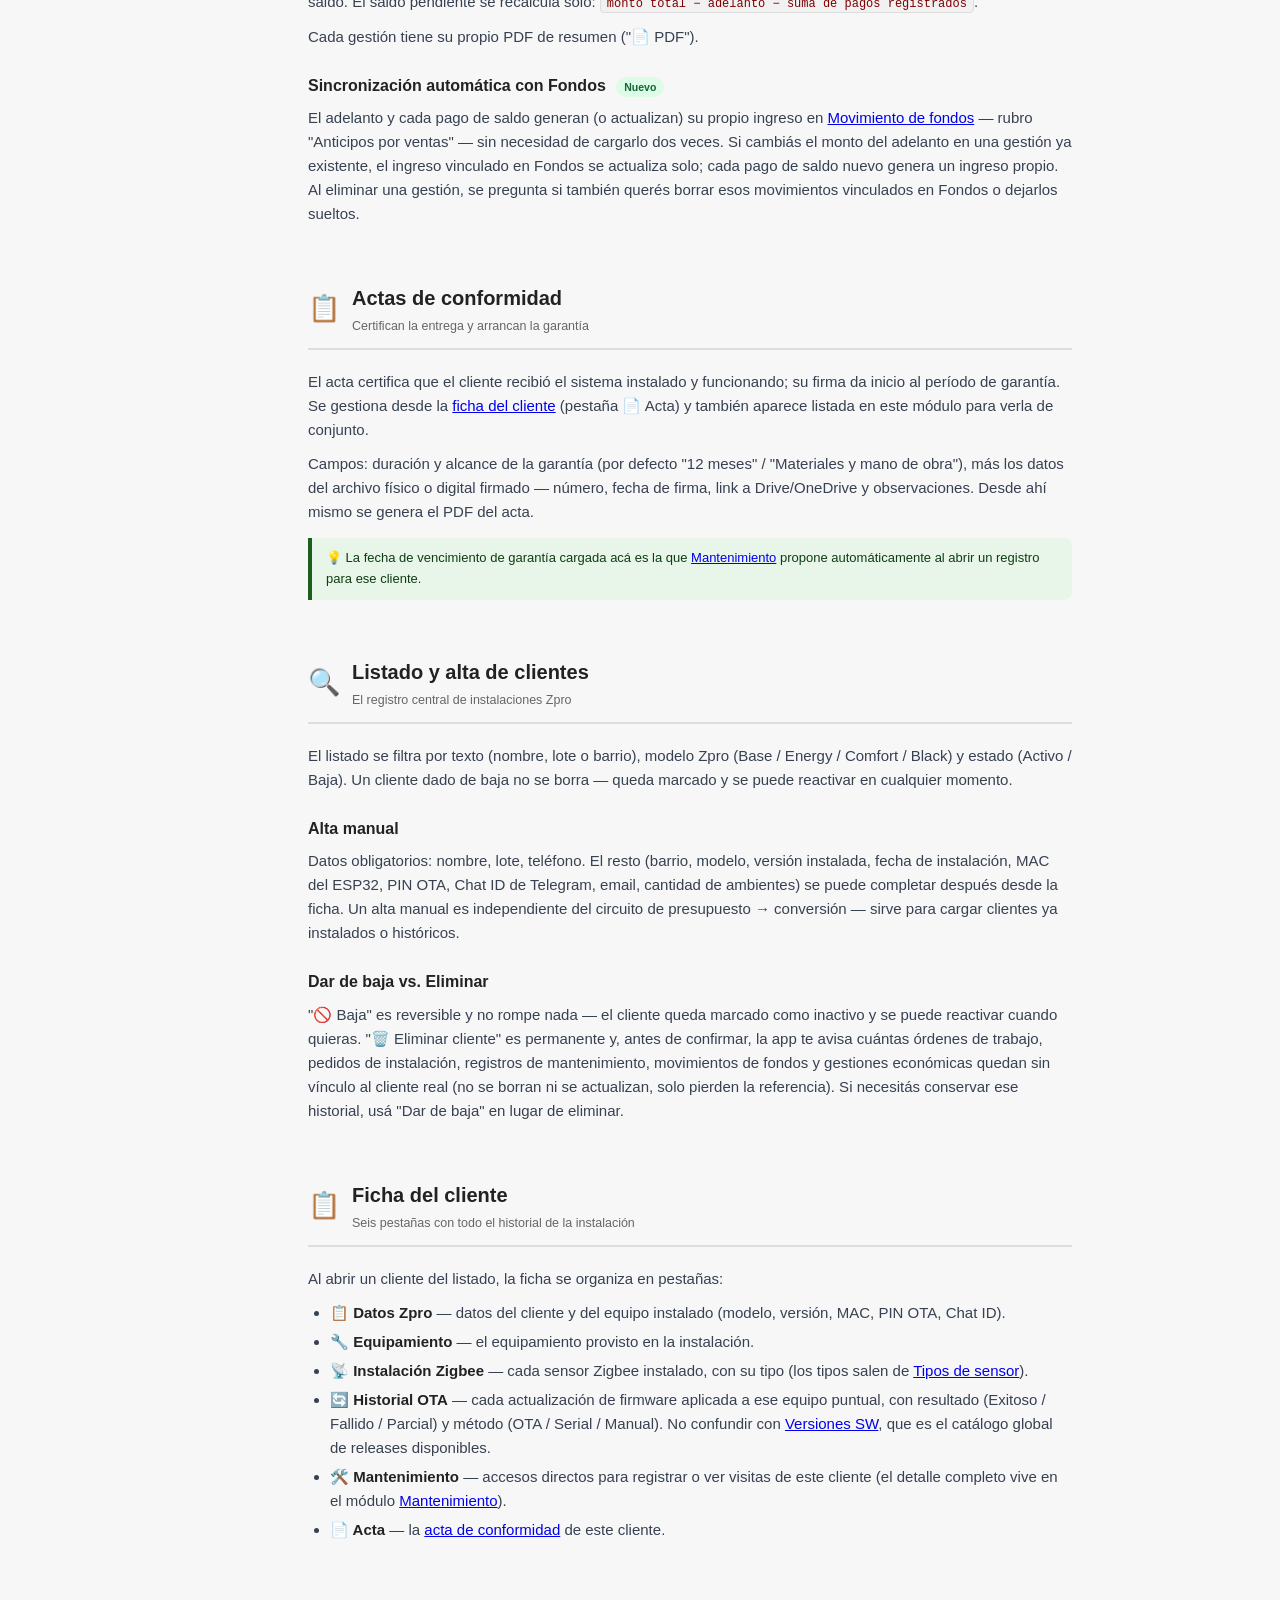
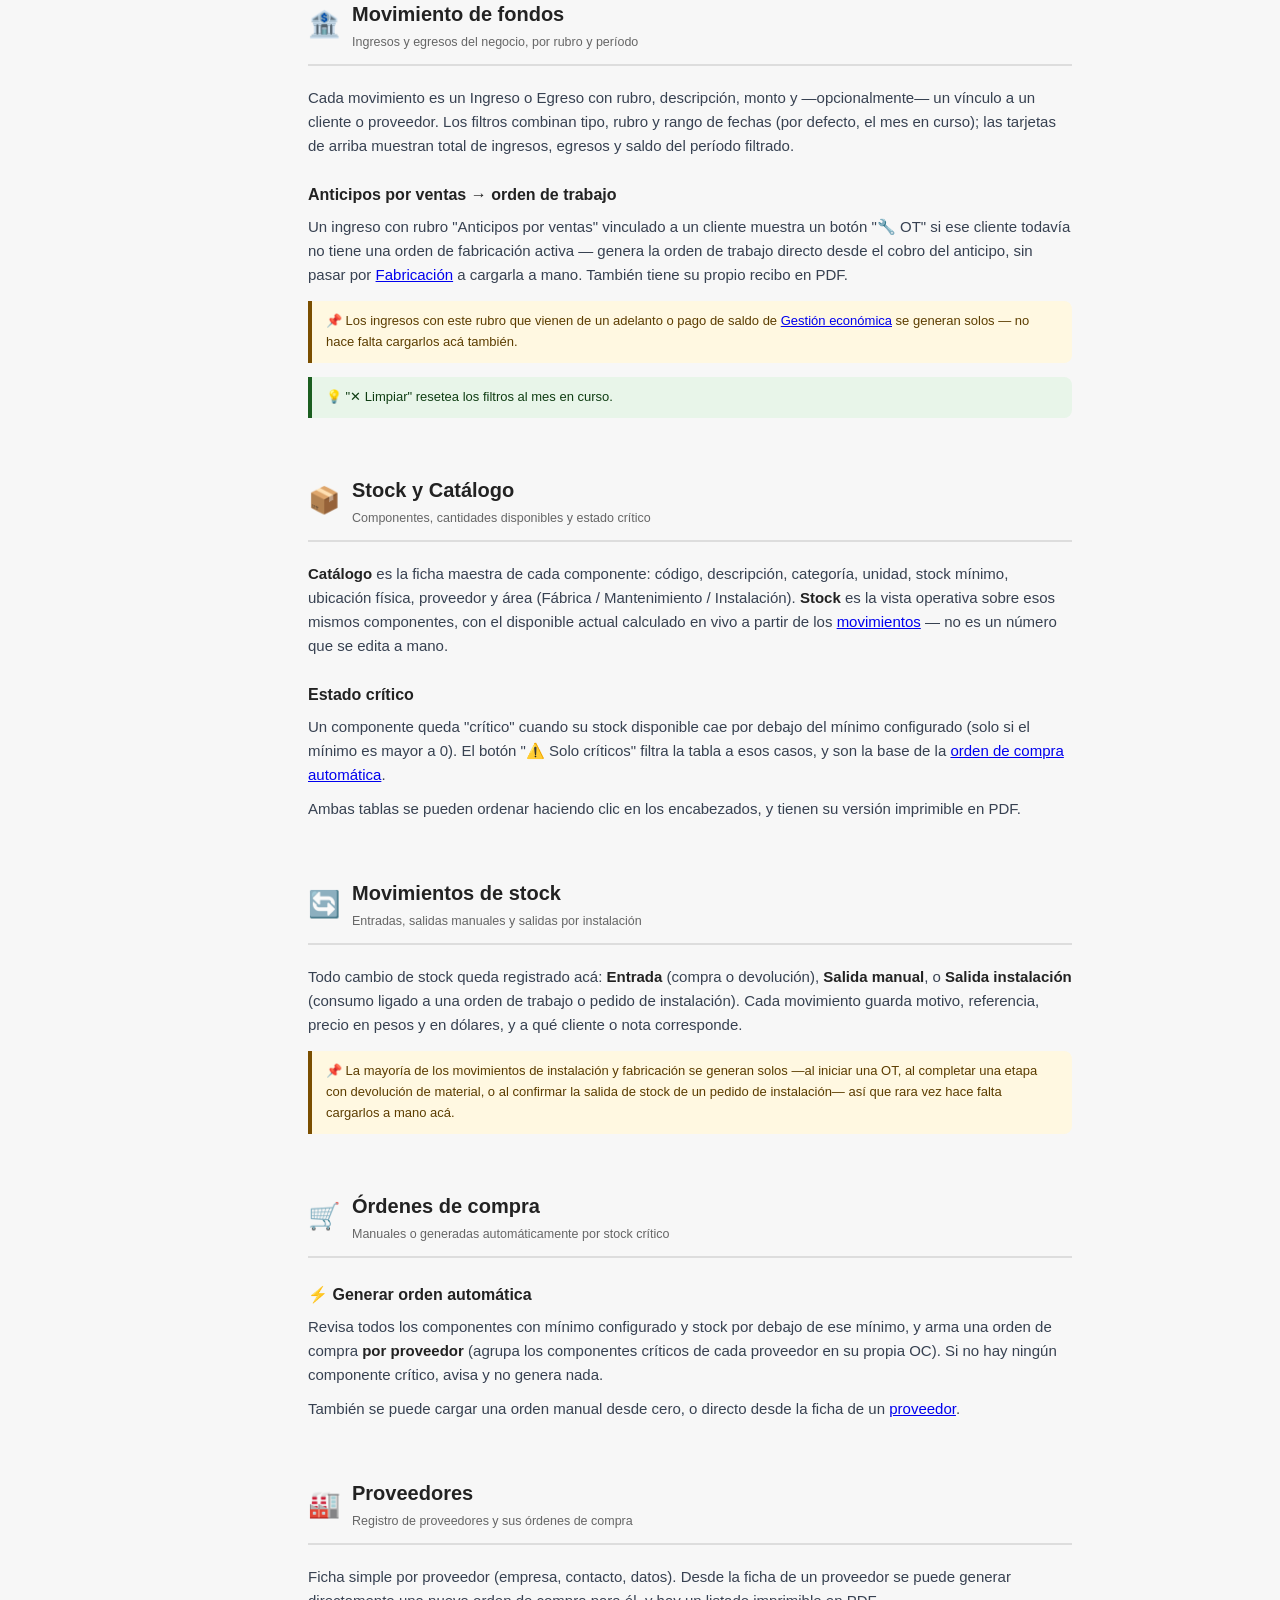
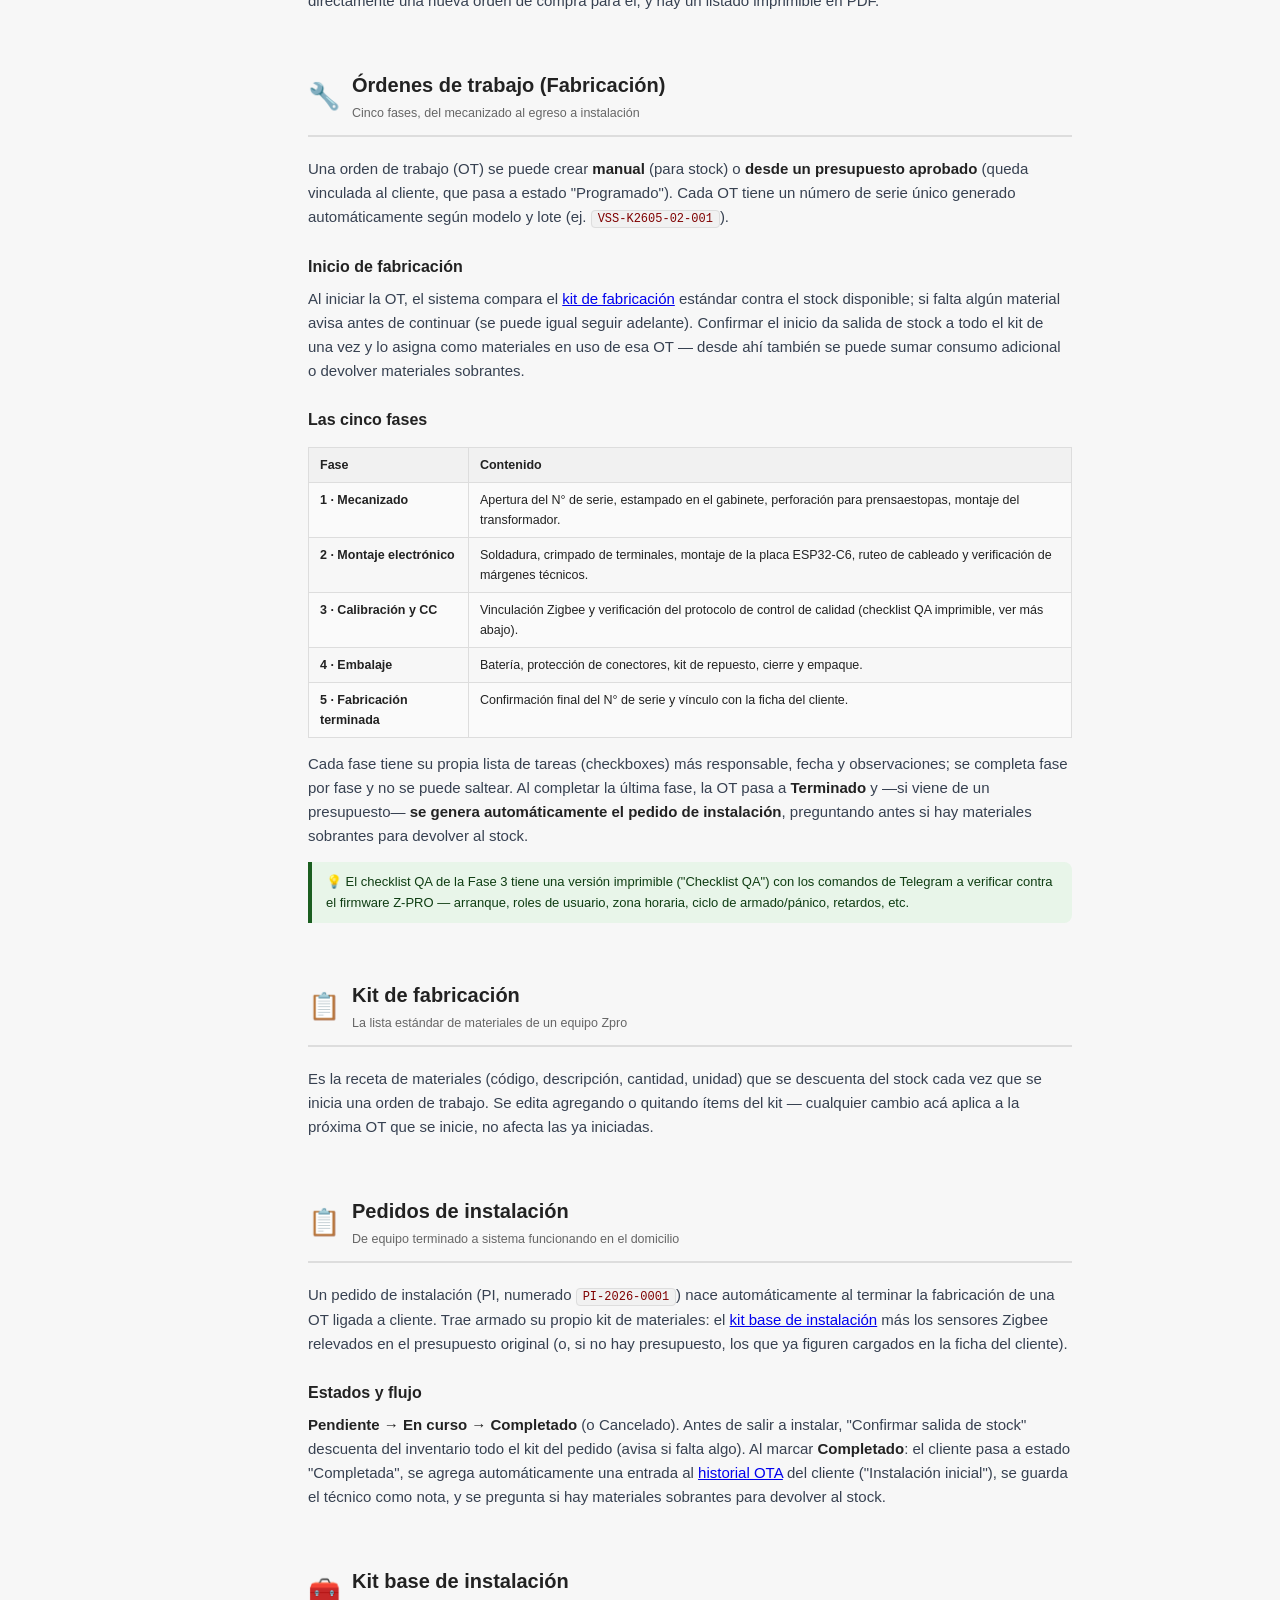
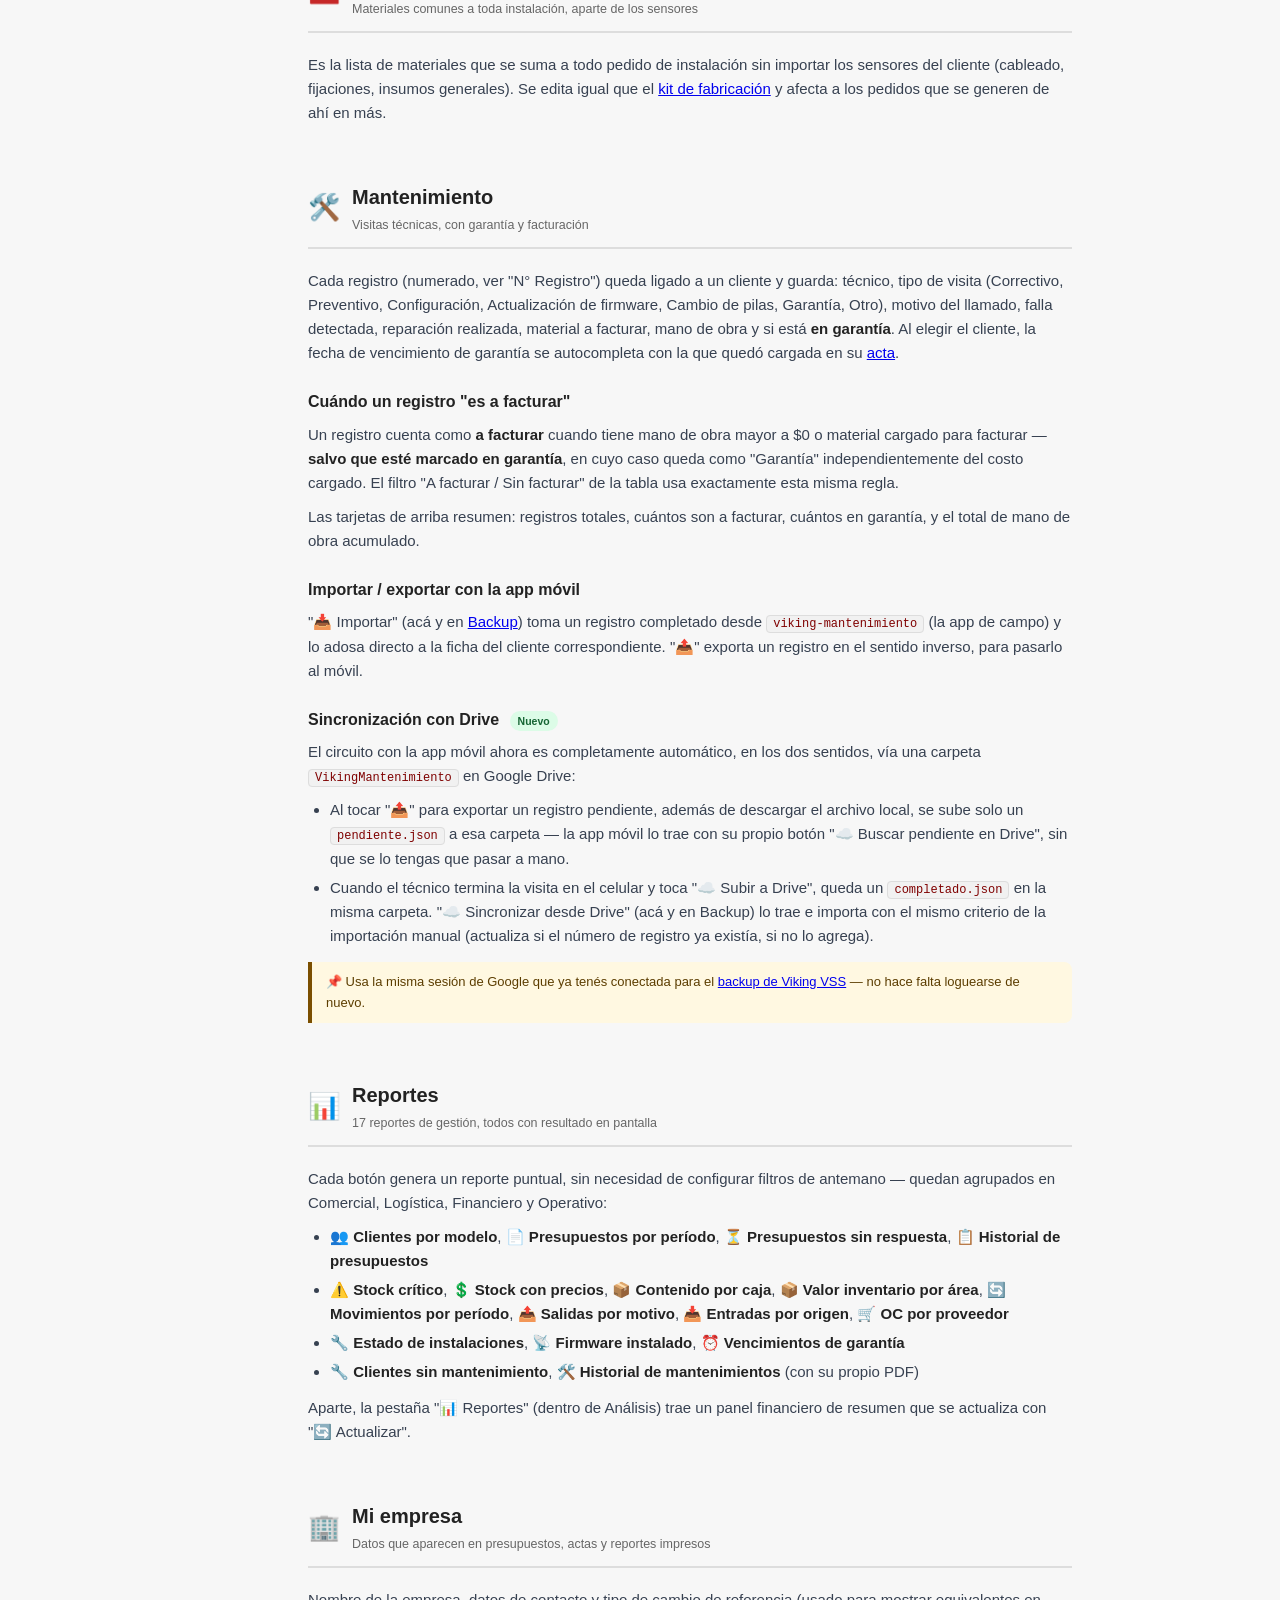
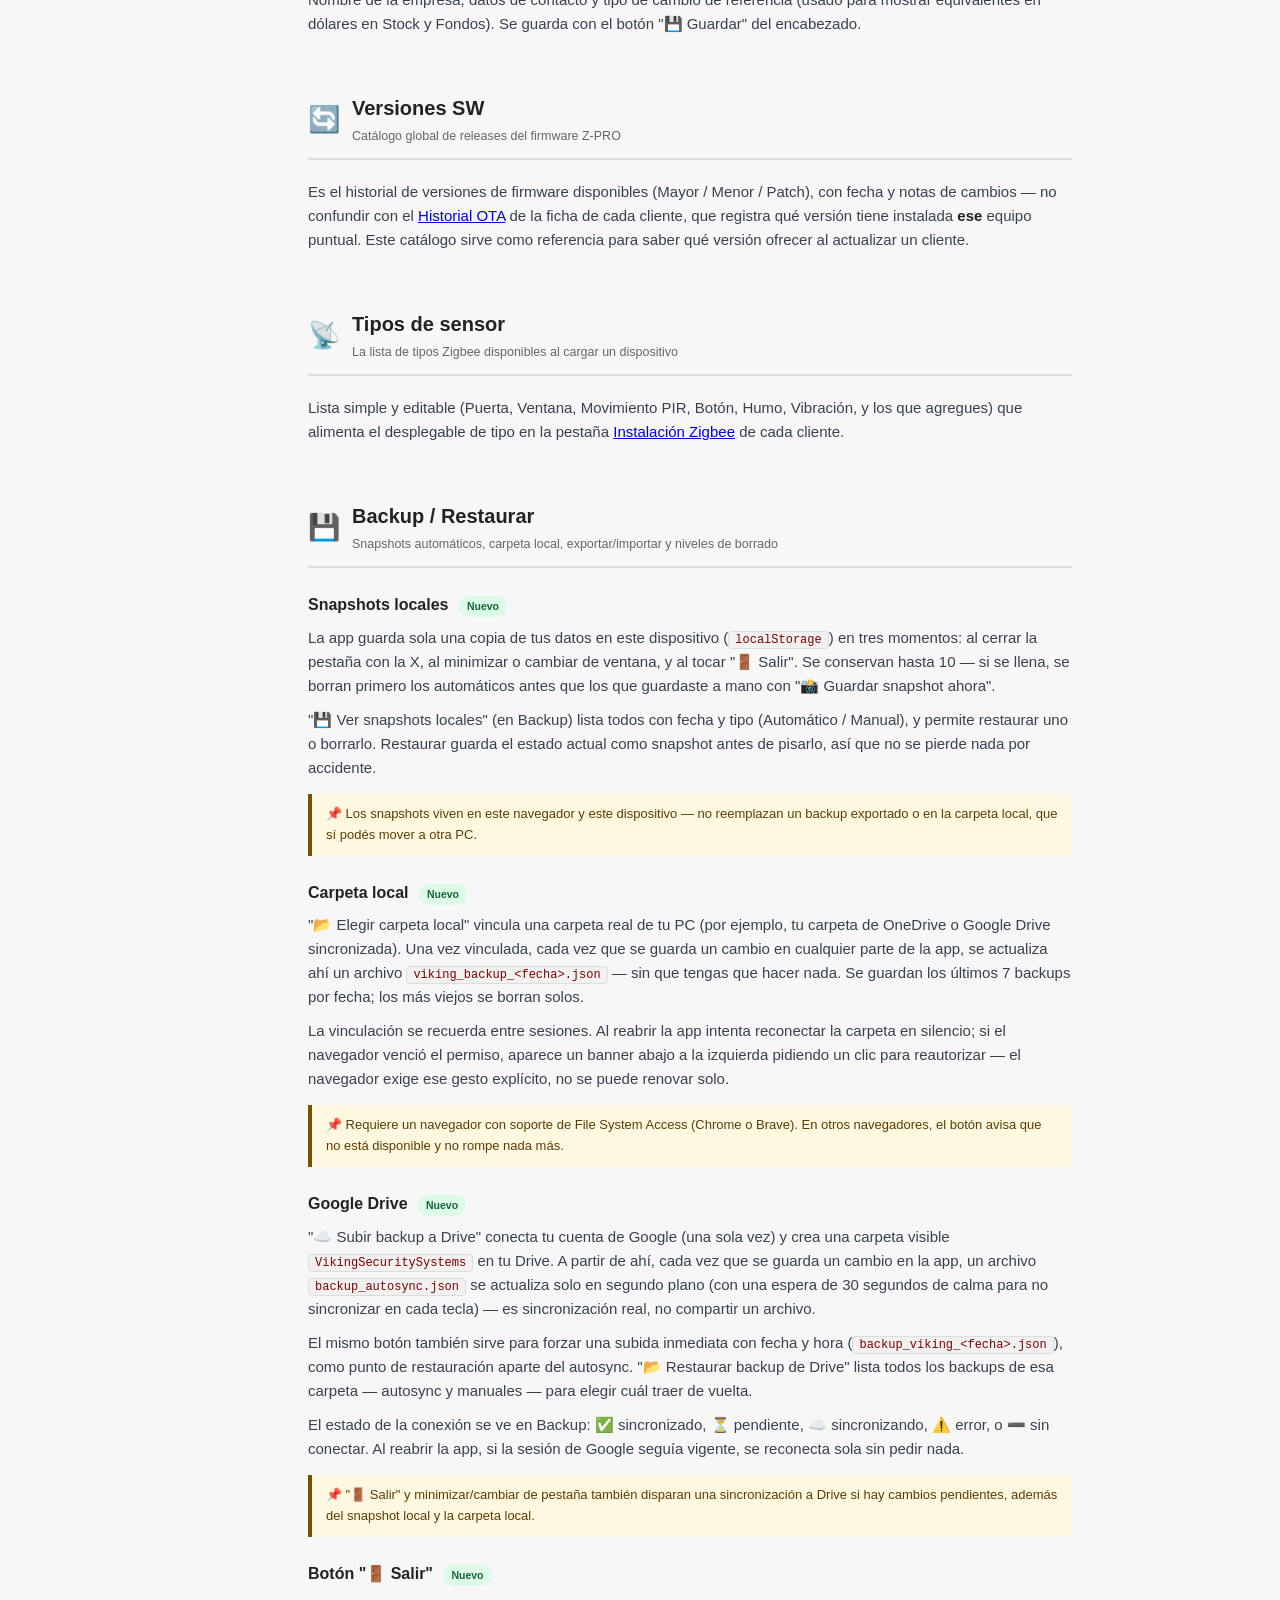
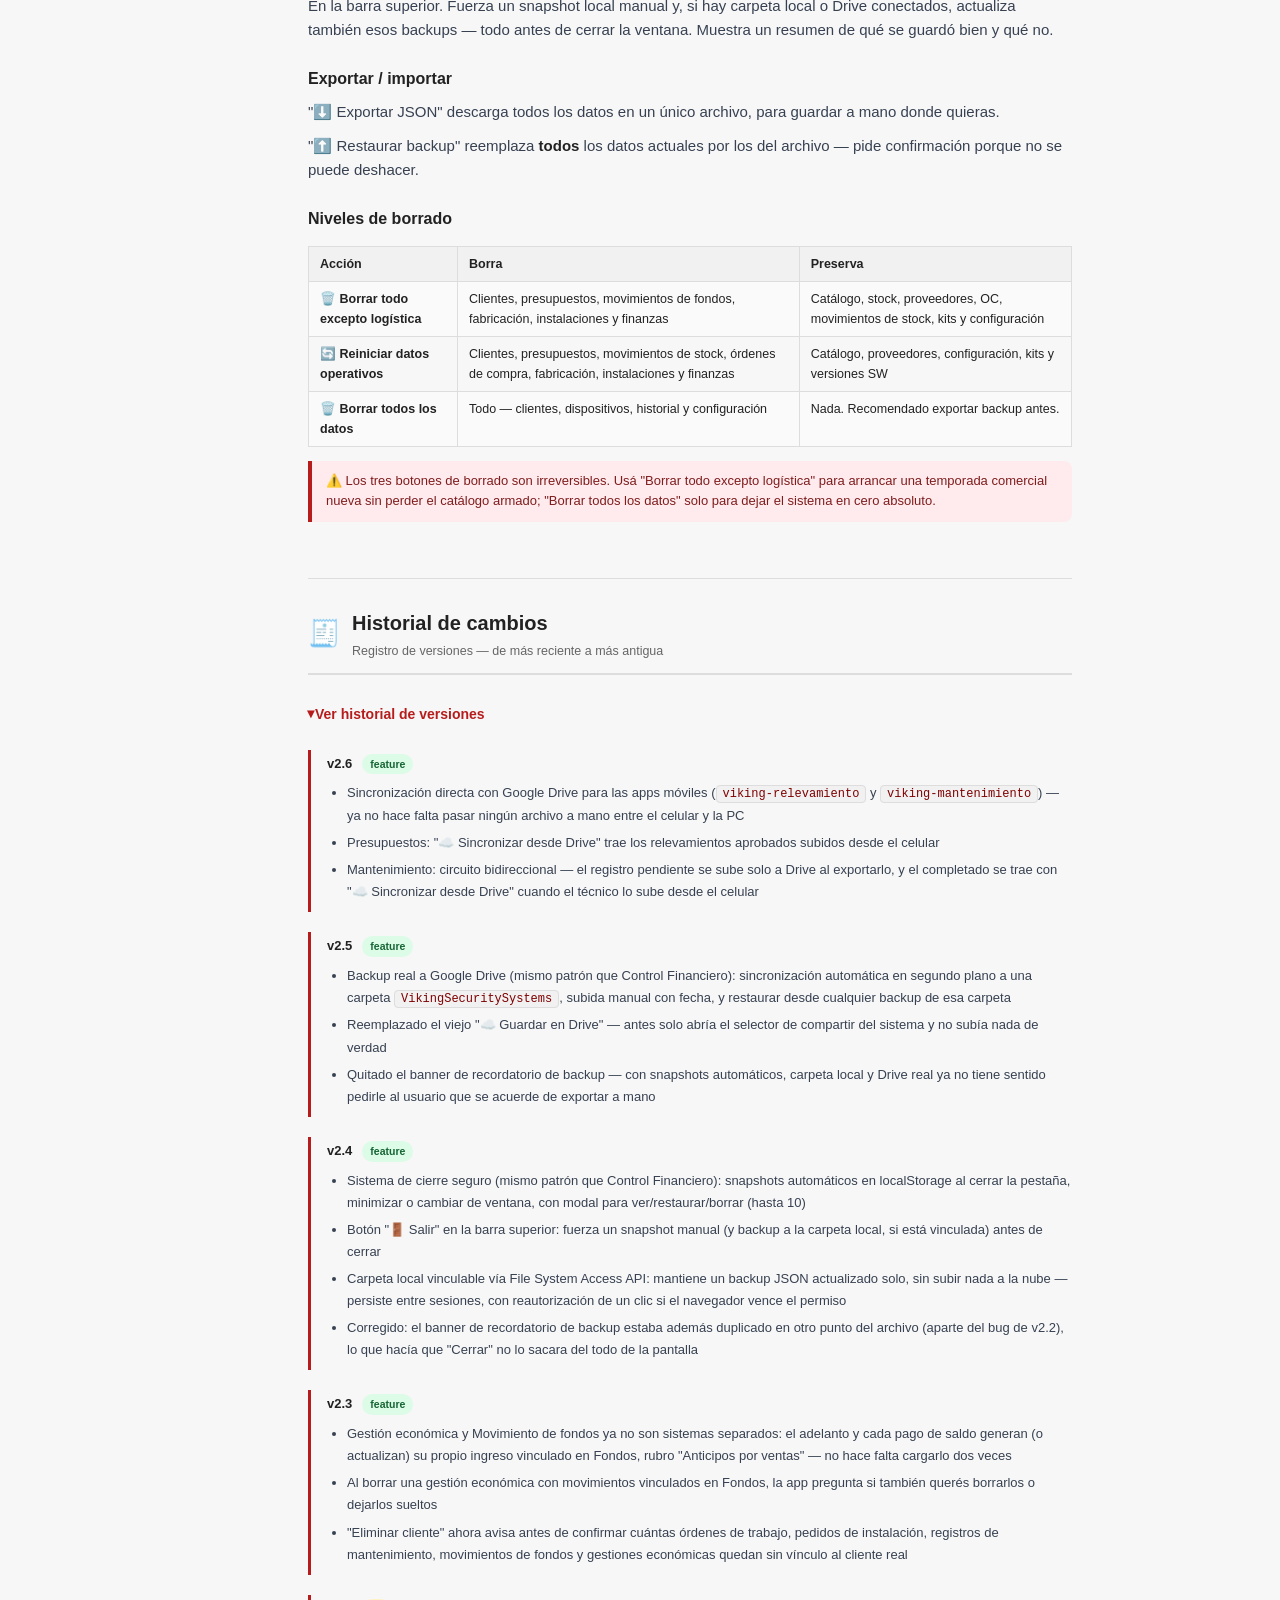
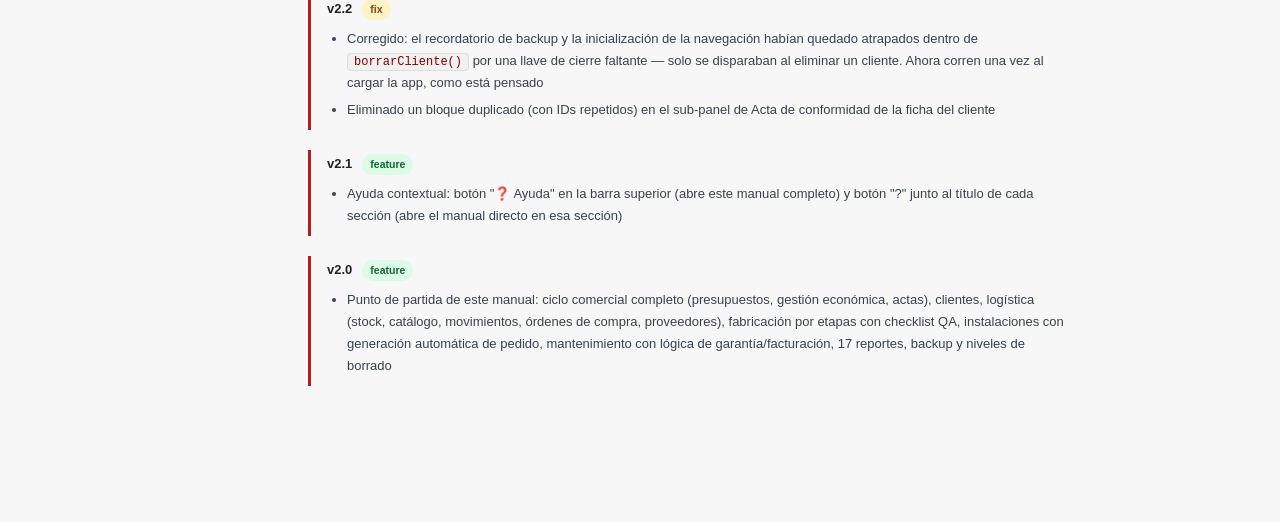
==== commit 7bb48505: "v2.6: sincronizacion directa con Drive para relevamiento y mantenimiento (sin transferencia manual d" ====
--- a/instructivo.html
+++ b/instructivo.html
@@ -129,7 +129,7 @@
 
 <div class="layout">
 <nav class="sidebar">
-  <div class="sidebar-logo"><span class="ico">🛡️</span><div><h1>Viking Security</h1><p>Manual · v2.5</p></div></div>
+  <div class="sidebar-logo"><span class="ico">🛡️</span><div><h1>Viking Security</h1><p>Manual · v2.6</p></div></div>
 
   <div class="section-label">Introducción</div>
   <a href="#intro">🏠 ¿Qué es esta app?</a>
@@ -181,7 +181,7 @@
     <h1>🛡️ Viking Security Systems</h1>
     <p>Manual del sistema administrativo — ciclo completo del negocio, de presupuesto a mantenimiento</p>
     <div class="hero-badges">
-      <span class="badge badge-red">✓ v2.5</span>
+      <span class="badge badge-red">✓ v2.6</span>
       <span class="badge badge-blue">✓ Sin servidor</span>
       <span class="badge badge-amber">✓ Datos locales</span>
     </div>
@@ -217,6 +217,7 @@
 
     <h2>Importar relevamiento</h2>
     <p>"📥 Importar relevamiento" lee el archivo JSON que exporta la app móvil (<code>viking-relevamiento</code>). Cada relevamiento entra como presupuesto en estado Borrador; si el mismo relevamiento ya se había importado antes, no se duplica.</p>
+    <p>"☁️ Sincronizar desde Drive" <span class="badge badge-green">Nuevo</span> hace lo mismo sin ningún archivo de por medio: la app móvil sube directo a Google Drive los relevamientos que marcás como Aprobados ahí, y este botón los trae — mismo criterio de duplicados que la importación manual.</p>
 
     <h2>Convertir a cliente</h2>
     <p>Un presupuesto <b>Aprobado</b> se puede convertir en cliente con un clic: pasa a la pantalla de Alta con nombre, teléfono, dirección, email, ambientes y modelo ya cargados, y los sensores relevados quedan listos para importarse — solo falta completar lote, MAC, PIN OTA y versión instalada.</p>
@@ -399,6 +400,13 @@
 
     <h2>Importar / exportar con la app móvil</h2>
     <p>"📥 Importar" (acá y en <a href="#backup">Backup</a>) toma un registro completado desde <code>viking-mantenimiento</code> (la app de campo) y lo adosa directo a la ficha del cliente correspondiente. "📤" exporta un registro en el sentido inverso, para pasarlo al móvil.</p>
+    <h2>Sincronización con Drive <span class="badge badge-green">Nuevo</span></h2>
+    <p>El circuito con la app móvil ahora es completamente automático, en los dos sentidos, vía una carpeta <code>VikingMantenimiento</code> en Google Drive:</p>
+    <ul>
+      <li>Al tocar "📤" para exportar un registro pendiente, además de descargar el archivo local, se sube solo un <code>pendiente.json</code> a esa carpeta — la app móvil lo trae con su propio botón "☁️ Buscar pendiente en Drive", sin que se lo tengas que pasar a mano.</li>
+      <li>Cuando el técnico termina la visita en el celular y toca "☁️ Subir a Drive", queda un <code>completado.json</code> en la misma carpeta. "☁️ Sincronizar desde Drive" (acá y en Backup) lo trae e importa con el mismo criterio de la importación manual (actualiza si el número de registro ya existía, si no lo agrega).</li>
+    </ul>
+    <div class="note">📌 Usa la misma sesión de Google que ya tenés conectada para el <a href="#backup">backup de Viking VSS</a> — no hace falta loguearse de nuevo.</div>
   </section>
 
   <!-- REPORTES -->
@@ -497,6 +505,15 @@
       <summary class="changelog-summary">Ver historial de versiones</summary>
 
       <div class="changelog-entry">
+        <div class="changelog-version"><span class="v-num">v2.6</span><span class="changelog-tag tag-feature">feature</span></div>
+        <ul class="changelog-list">
+          <li>Sincronización directa con Google Drive para las apps móviles (<code>viking-relevamiento</code> y <code>viking-mantenimiento</code>) — ya no hace falta pasar ningún archivo a mano entre el celular y la PC</li>
+          <li>Presupuestos: "☁️ Sincronizar desde Drive" trae los relevamientos aprobados subidos desde el celular</li>
+          <li>Mantenimiento: circuito bidireccional — el registro pendiente se sube solo a Drive al exportarlo, y el completado se trae con "☁️ Sincronizar desde Drive" cuando el técnico lo sube desde el celular</li>
+        </ul>
+      </div>
+
+      <div class="changelog-entry">
         <div class="changelog-version"><span class="v-num">v2.5</span><span class="changelog-tag tag-feature">feature</span></div>
         <ul class="changelog-list">
           <li>Backup real a Google Drive (mismo patrón que Control Financiero): sincronización automática en segundo plano a una carpeta <code>VikingSecuritySystems</code>, subida manual con fecha, y restaurar desde cualquier backup de esa carpeta</li>
